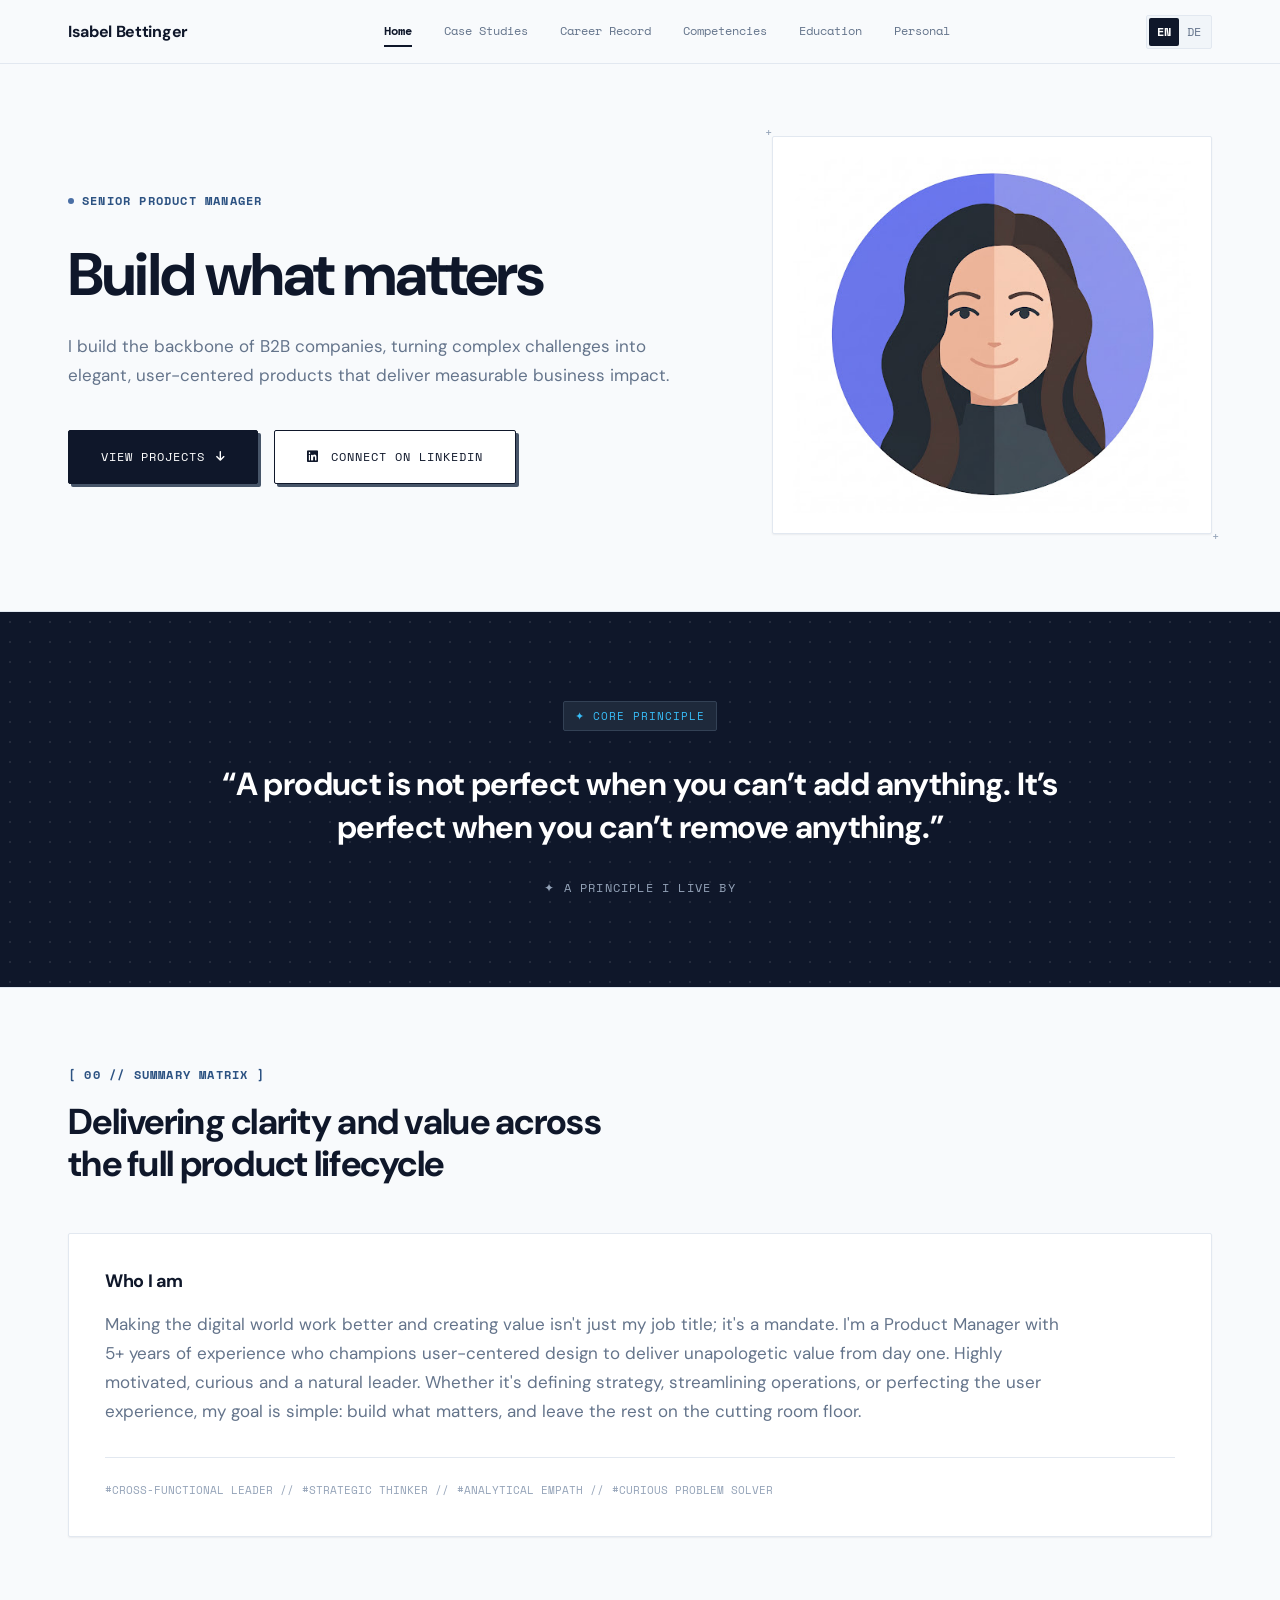
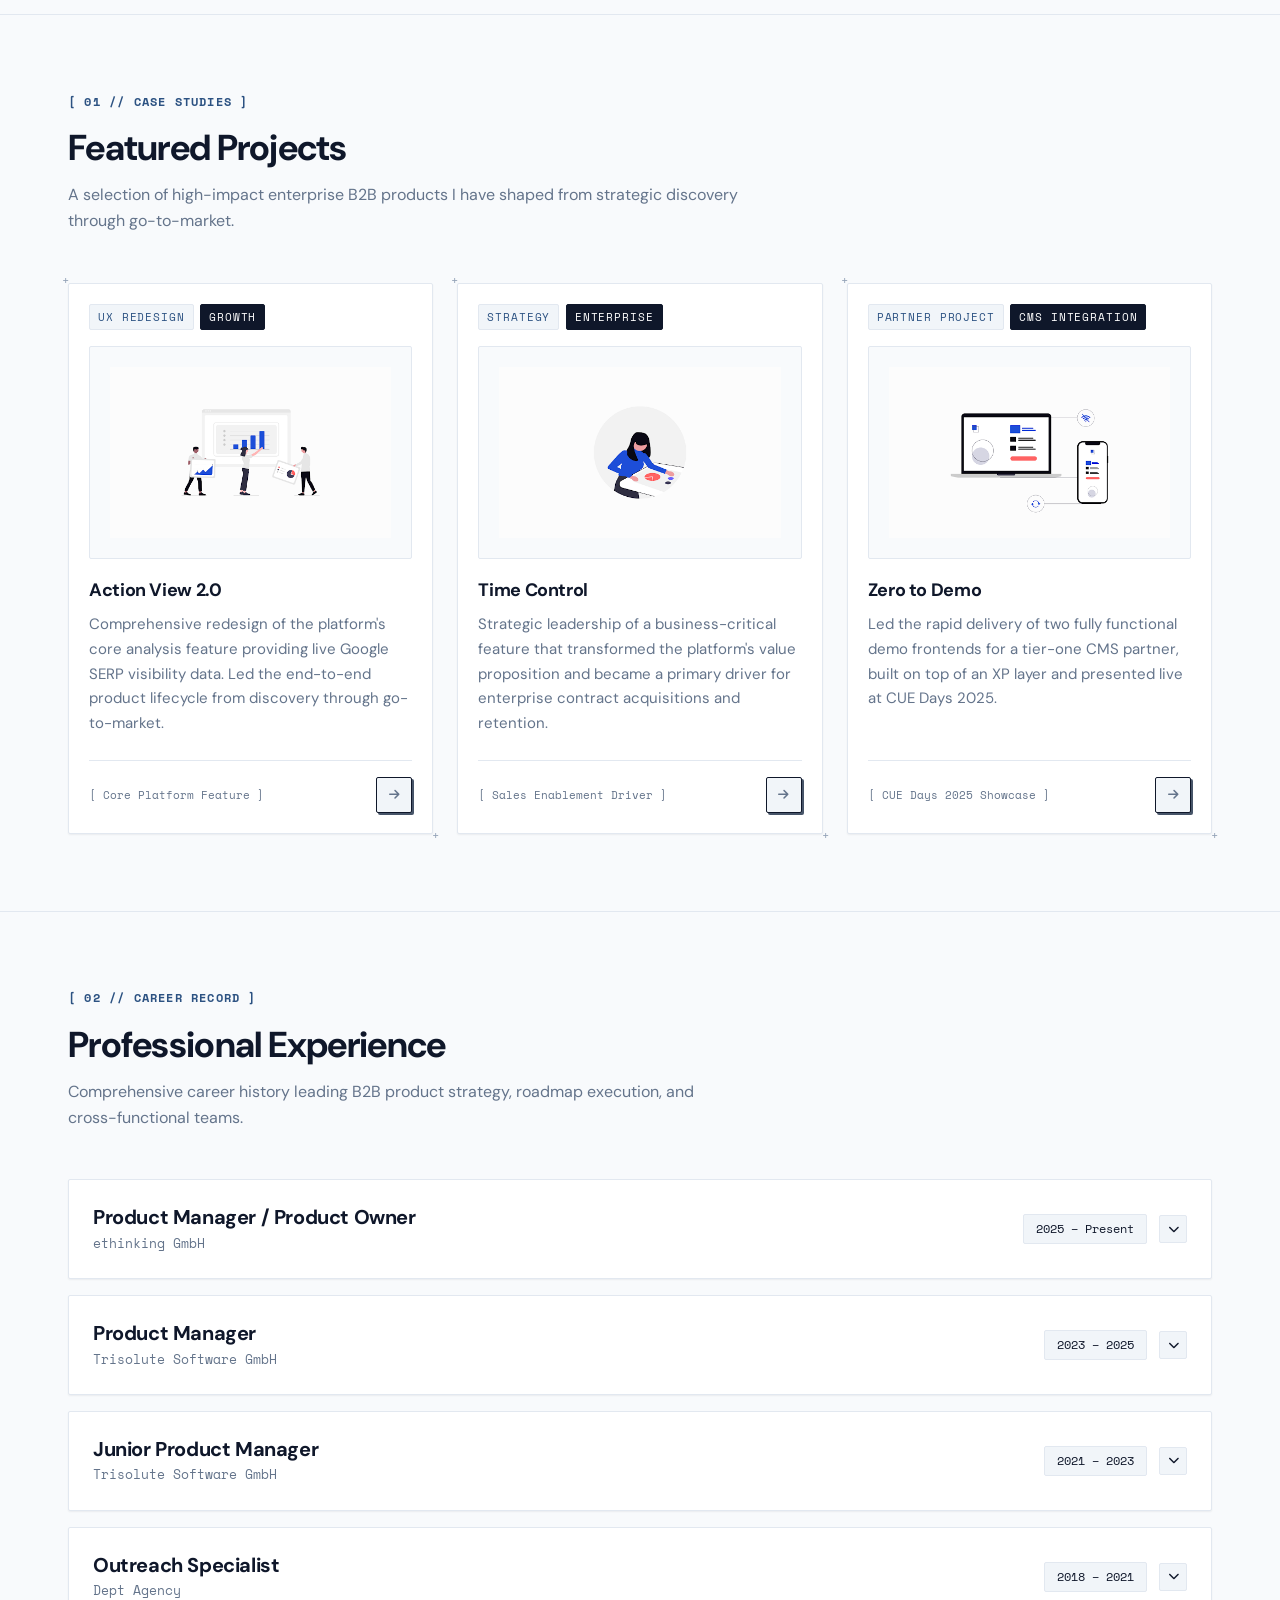
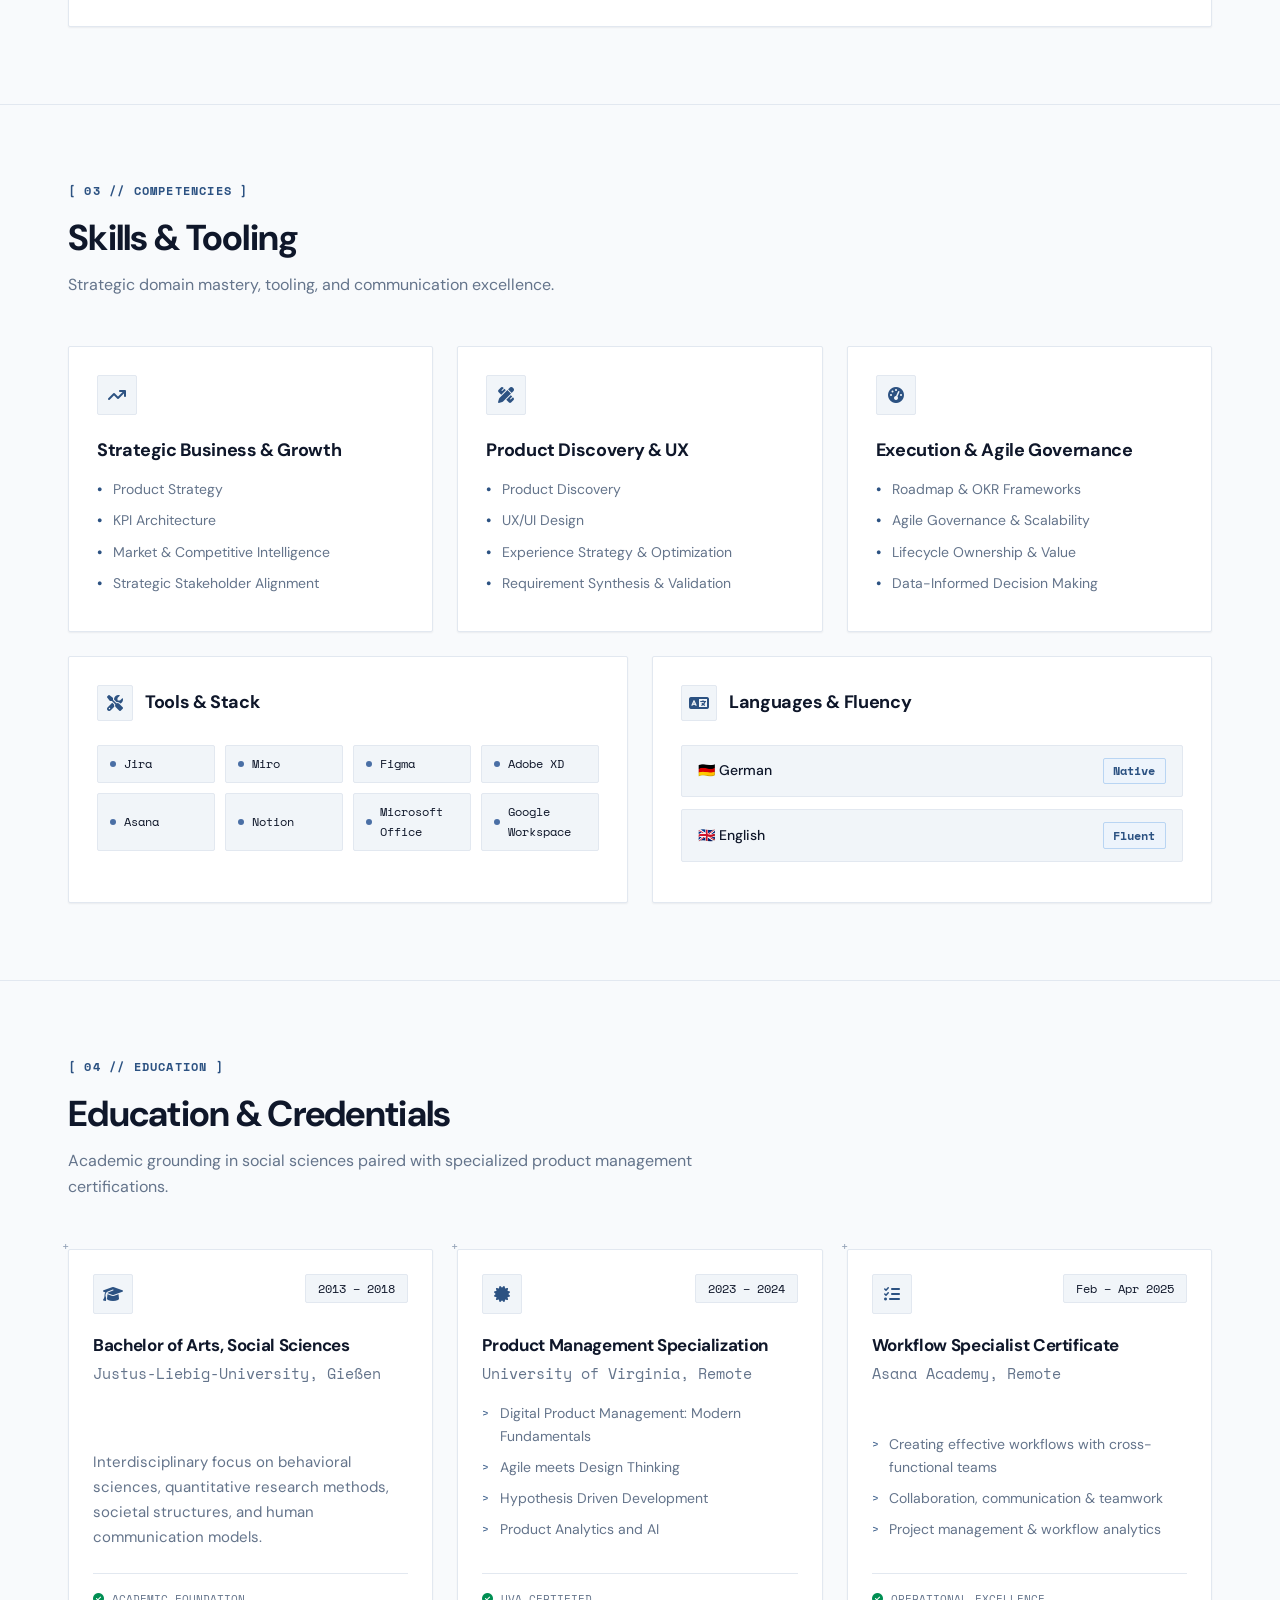
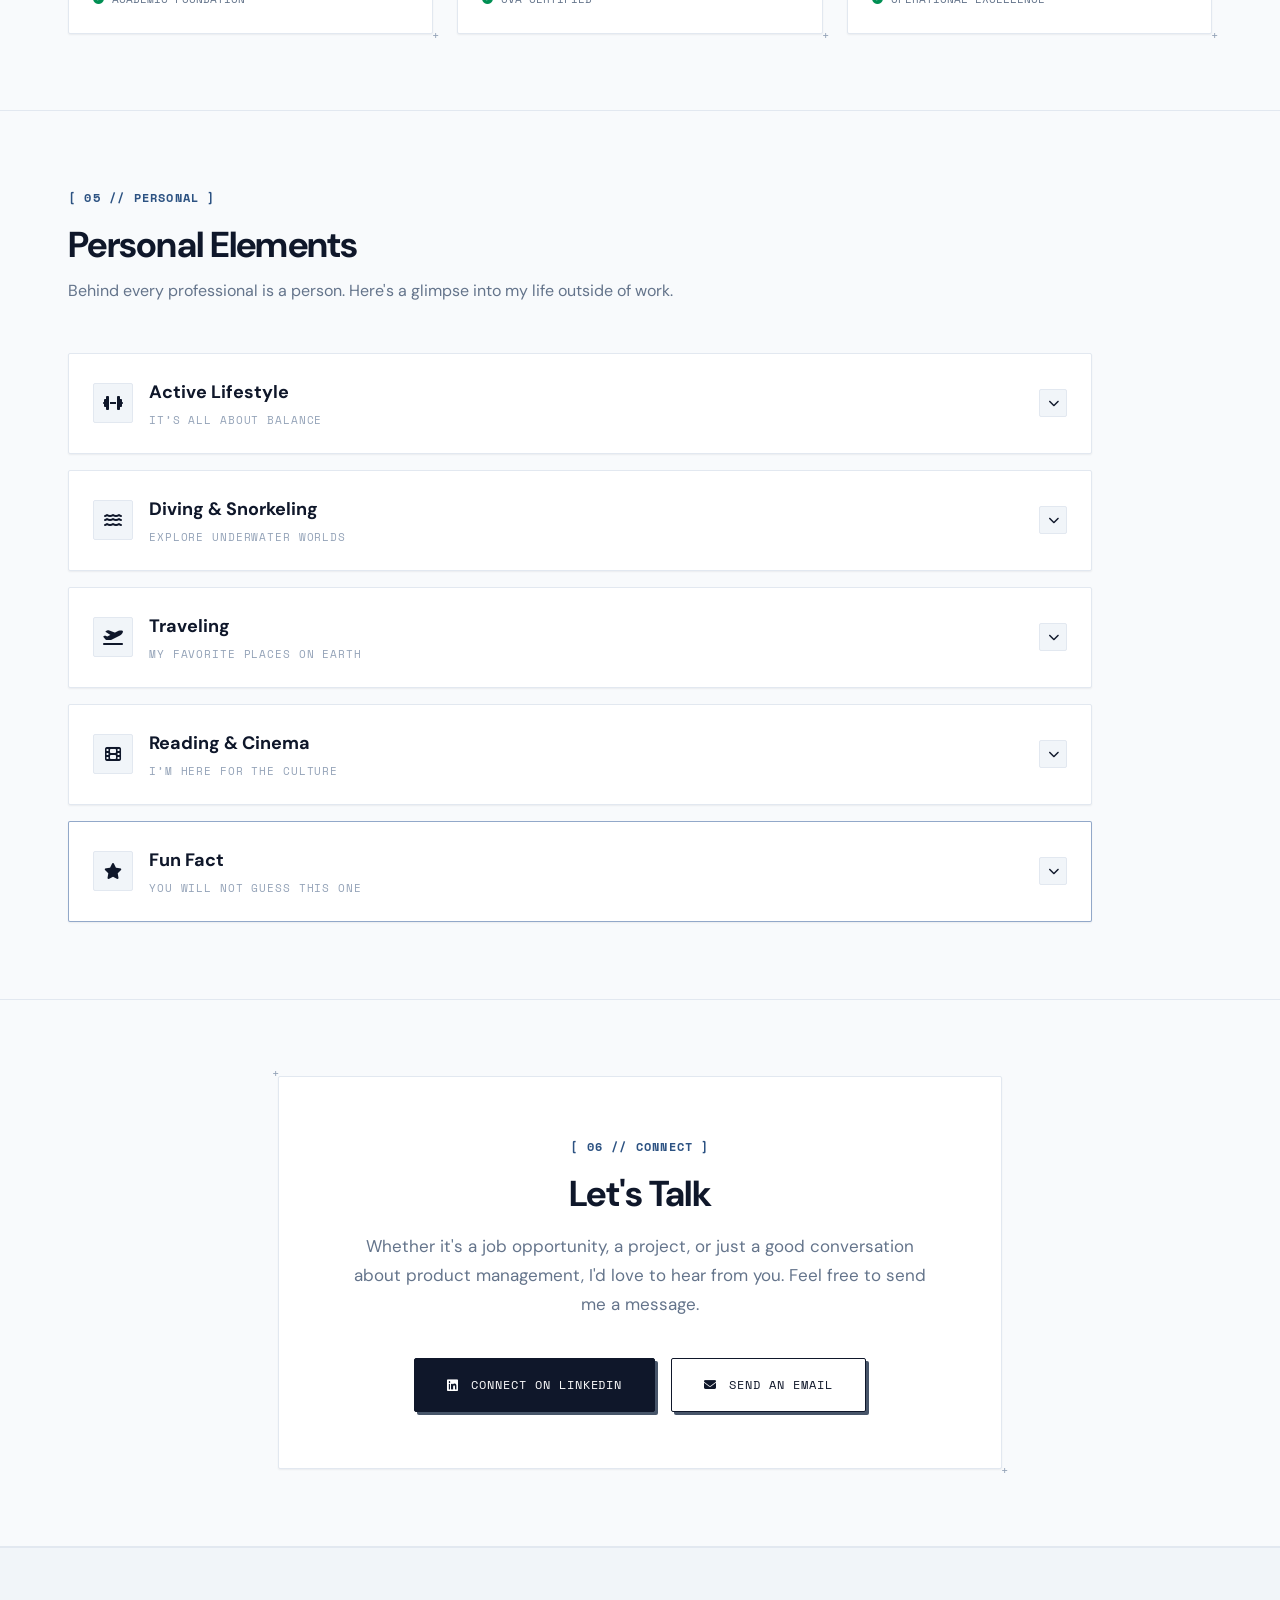
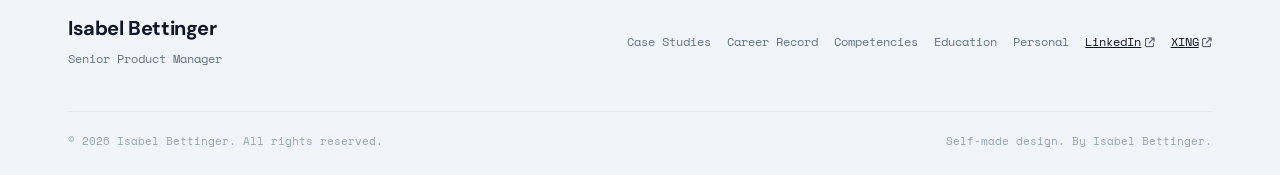
==== index.html @ 0a0897d2 "Remove em dashes from the page content" ====
<!DOCTYPE html>
<html lang="en">
<head>
<meta charset="UTF-8">
<meta name="viewport" content="width=device-width, initial-scale=1.0">
<title>Isabel Bettinger · Product Manager</title>
<meta name="description" content="Isabel Bettinger, Senior Product Manager. I build the backbone of B2B companies, turning complex challenges into elegant, user-centered products that deliver measurable business impact.">
<link rel="icon" href="favicon.svg" type="image/svg+xml">
<link rel="preconnect" href="https://fonts.googleapis.com">
<link rel="preconnect" href="https://fonts.gstatic.com" crossorigin>
<link href="https://fonts.googleapis.com/css2?family=DM+Sans:ital,opsz,wght@0,9..40,300..900;1,9..40,300..900&family=Space+Mono:wght@400;700&display=swap" rel="stylesheet">
<link rel="stylesheet" href="https://cdnjs.cloudflare.com/ajax/libs/font-awesome/6.5.1/css/all.min.css">
<script>document.documentElement.classList.add('js');</script>
<style>
/* ═══ TOKENS (Stitch-Entwurf "Modern Slate Tech", Stand im Duplikat-Projekt) ═══ */
:root{
  --surface:#f8fafc;
  --surface-paper:#f1f5f9;
  --surface-card:#ffffff;
  --surface-dark:#0f172a;
  --surface-dark-card:#1e293b;
  --border-tech:#e2e8f0;
  --border-dark:#334155;
  --charcoal:#0f172a;
  --text-dim:#64748b;
  --text-muted:#94a3b8;
  --accent:#2c5282;
  --accent-soft-bg:#edf4fc;
  --accent-soft-border:#b9d5f3;
  --accent-bright:#38bdf8;
  --portrait-blue:#4a6fa5;
  --mint-dark:#008f53;
  --shadow-tactile:3px 3px 0 #475569;
  --shadow-tactile-hover:4px 4px 0 #334155;
  --shadow-card:0 1px 2px rgba(15,23,42,.06);
  --radius:2px;
  --font-sans:'DM Sans',system-ui,-apple-system,'Segoe UI',sans-serif;
  --font-mono:'Space Mono','SF Mono',ui-monospace,monospace;
  --nav-h:64px;
  --ease:cubic-bezier(.4,0,.2,1);
  --maxw:1240px;
}
*,*::before,*::after{margin:0;padding:0;box-sizing:border-box;}
html{scroll-behavior:smooth;}
body{
  font-family:var(--font-sans);
  background-color:var(--surface);
  color:var(--charcoal);
  line-height:1.65;
  -webkit-font-smoothing:antialiased;
}
img{max-width:100%;height:auto;display:block;}
a{color:inherit;text-decoration:none;}
ul{list-style:none;}

.container{max-width:var(--maxw);margin:0 auto;padding:0 clamp(1.5rem,4vw,3rem);}
.corner-ticks{position:relative;}
.corner-ticks::before,.corner-ticks::after{
  font-family:var(--font-mono);font-size:12px;line-height:1;color:var(--text-muted);
  position:absolute;pointer-events:none;
}
.corner-ticks::before{content:'+';top:-9px;left:-7px;}
.corner-ticks::after{content:'+';bottom:-9px;right:-7px;}

/* Mono-Bausteine */
.kicker{display:inline-flex;align-items:center;gap:.5rem;font-family:var(--font-mono);font-size:.75rem;
  font-weight:700;letter-spacing:.1em;text-transform:uppercase;color:var(--accent);margin-bottom:.75rem;}
.kicker .dot{width:6px;height:6px;border-radius:50%;background:var(--portrait-blue);flex-shrink:0;}
.kicker-plain{font-family:var(--font-mono);font-size:.75rem;font-weight:700;letter-spacing:.1em;
  text-transform:uppercase;color:var(--accent);display:block;margin-bottom:1rem;}
.tag{
  display:inline-block;font-family:var(--font-mono);font-size:.6875rem;letter-spacing:.08em;
  text-transform:uppercase;background:var(--surface-paper);border:1px solid var(--border-tech);
  color:var(--accent);padding:.2rem .5rem;border-radius:var(--radius);
}
.tag-dark{background:var(--surface-dark);border-color:var(--surface-dark);color:#fff;}
.badge-code{
  font-family:var(--font-mono);font-size:10px;letter-spacing:.1em;text-transform:uppercase;
  background:var(--surface-paper);border:1px solid var(--border-tech);color:var(--text-dim);
  padding:.15rem .5rem;border-radius:var(--radius);white-space:nowrap;
}
.date-chip{
  font-family:var(--font-mono);font-size:.75rem;background:var(--surface-paper);
  border:1px solid var(--border-tech);color:var(--charcoal);padding:.25rem .75rem;
  border-radius:var(--radius);white-space:nowrap;
}

/* Typografie */
h1,h2,h3{font-weight:700;letter-spacing:-.02em;color:var(--charcoal);}
h1{font-size:clamp(2.25rem,6vw,3.75rem);line-height:1.08;letter-spacing:-.03em;}
h2{font-size:clamp(1.625rem,3.4vw,2.25rem);line-height:1.18;}
h3{font-size:1.25rem;line-height:1.3;}
.section-head{max-width:42rem;margin-bottom:3rem;}
.section-head.wide{max-width:34rem;}
.section-sub{color:var(--text-dim);margin-top:.75rem;font-size:1rem;}

/* Buttons */
.btn{
  display:inline-flex;align-items:center;justify-content:center;gap:.75rem;
  font-family:var(--font-mono);font-size:.75rem;letter-spacing:.08em;text-transform:uppercase;
  padding:1rem 2rem;border-radius:var(--radius);border:1px solid var(--charcoal);
  box-shadow:var(--shadow-tactile);cursor:pointer;
  transition:transform .15s var(--ease),box-shadow .15s var(--ease),background .15s var(--ease),border-color .15s var(--ease);
}
.btn-primary{background:var(--charcoal);color:#fff;}
.btn-primary:hover{background:#1a2234;border-color:var(--portrait-blue);transform:translate(-1px,-1px);box-shadow:var(--shadow-tactile-hover);}
.btn-secondary{background:var(--surface-card);color:var(--charcoal);}
.btn-secondary:hover{border-color:var(--portrait-blue);transform:translate(-1px,-1px);box-shadow:var(--shadow-tactile-hover);}
.btn:active{transform:translate(2px,2px);box-shadow:1px 1px 0 #475569;}
.btn:focus-visible{outline:2px solid var(--accent-bright);outline-offset:2px;}
.icon-btn{
  width:36px;height:36px;display:inline-flex;align-items:center;justify-content:center;
  background:var(--surface-paper);border:1px solid var(--charcoal);border-radius:var(--radius);
  box-shadow:2px 2px 0 #475569;color:var(--charcoal);flex-shrink:0;
  transition:transform .15s var(--ease),background .15s var(--ease);
}
.icon-btn:hover{background:var(--surface-card);transform:translate(-1px,-1px);}

/* ═══ HEADER ═══ */
.nav{
  position:fixed;top:0;left:0;right:0;height:var(--nav-h);z-index:400;
  background:rgba(248,250,252,.9);backdrop-filter:blur(10px);
  border-bottom:1px solid var(--border-tech);
}
.nav-inner{height:var(--nav-h);display:flex;align-items:center;justify-content:space-between;gap:1.5rem;}
.nav-logo{font-weight:700;font-size:1rem;letter-spacing:-.02em;}
.nav-links{display:flex;align-items:center;gap:2rem;}
.nav-links a{
  font-family:var(--font-mono);font-size:.75rem;color:var(--text-dim);
  padding:.25rem 0;border-bottom:2px solid transparent;
  transition:color .15s var(--ease),border-color .15s var(--ease);
}
.nav-links a:hover{color:var(--charcoal);}
.nav-links a.active{color:var(--charcoal);font-weight:700;border-bottom-color:var(--charcoal);}
.nav-right{display:flex;align-items:center;gap:.75rem;}
.lang-switch{
  display:inline-flex;align-items:center;padding:2px;background:var(--surface-paper);
  border:1px solid var(--border-tech);border-radius:var(--radius);
  font-family:var(--font-mono);font-size:.75rem;
}
.lang-switch button{
  font:inherit;border:none;background:none;cursor:pointer;padding:.25rem .5rem;
  border-radius:var(--radius);color:var(--text-dim);transition:all .15s var(--ease);
}
.lang-switch button:hover{color:var(--charcoal);background:var(--surface-card);}
.lang-switch button[aria-pressed="true"]{background:var(--charcoal);color:#fff;font-weight:700;}
.hamburger{display:none;background:none;border:none;cursor:pointer;padding:.5rem;flex-direction:column;gap:5px;}
.hamburger span{display:block;width:22px;height:2px;background:var(--charcoal);transition:all .25s var(--ease);}
.hamburger.open span:nth-child(1){transform:translateY(7px) rotate(45deg);}
.hamburger.open span:nth-child(2){opacity:0;}
.hamburger.open span:nth-child(3){transform:translateY(-7px) rotate(-45deg);}
.mobile-nav{
  display:none;position:fixed;top:var(--nav-h);left:0;right:0;z-index:390;
  background:var(--surface-card);border-bottom:1px solid var(--border-tech);
  padding:1rem 1.5rem 1.5rem;flex-direction:column;gap:.25rem;
}
.mobile-nav.open{display:flex;}
.mobile-nav a{font-size:1rem;font-weight:500;color:var(--text-dim);padding:.7rem 0;border-bottom:1px solid var(--border-tech);}
.mobile-nav a:last-child{border-bottom:none;}

/* ═══ SEKTIONEN ═══ */
main{padding-top:var(--nav-h);}
section{padding:clamp(3rem,6vw,5rem) 0;border-bottom:1px solid var(--border-tech);}
.card{
  background:var(--surface-card);border:1px solid var(--border-tech);border-radius:var(--radius);
  box-shadow:var(--shadow-card);padding:clamp(1.75rem,3vw,2.25rem);
}
.card h3{display:flex;align-items:center;gap:.6rem;flex-wrap:wrap;margin-bottom:1rem;font-size:1.125rem;}
.card p{color:var(--text-dim);max-width:80ch;font-size:1.0625rem;line-height:1.7;}
.card .card-foot{
  display:flex;align-items:center;gap:.5rem;flex-wrap:wrap;
  max-width:none;
  font-family:var(--font-mono);font-size:.6875rem;line-height:1.6;color:var(--text-muted);
  border-top:1px solid var(--border-tech);margin-top:2rem;padding-top:1.5rem;
}
.card .card-foot span{white-space:nowrap;}
.card-foot .m{color:var(--accent);font-weight:700;}

/* ═══ HERO ═══ */
.hero{padding:clamp(3rem,6vw,4.5rem) 0 clamp(3rem,6vw,5rem);}
.hero-grid{display:grid;grid-template-columns:1.4fr 1fr;gap:clamp(2rem,4vw,2.5rem);align-items:center;}
.hero h1{margin:1.25rem 0 1.5rem;}
.hero-tagline{color:var(--text-dim);font-size:1.0625rem;max-width:56ch;line-height:1.7;margin-bottom:2.5rem;}
.hero-actions{display:flex;gap:1rem;flex-wrap:wrap;}
.hero-portrait{position:relative;justify-self:end;width:100%;max-width:440px;}
.hero-portrait .frame{
  background:var(--surface-card);border:1px solid var(--border-tech);border-radius:var(--radius);
  box-shadow:var(--shadow-card);padding:1.25rem;
}
.hero-portrait img{width:100%;height:auto;border-radius:var(--radius);}

/* ═══ ZITAT-BAND ═══ */
.quote-band{
  background-color:var(--surface-dark);
  background-image:radial-gradient(rgba(255,255,255,.09) 1px,transparent 1px);
  background-size:20px 20px;
  color:#fff;text-align:center;padding:clamp(3.5rem,7vw,6rem) 0;
}
.quote-band .chip{
  display:inline-block;font-family:var(--font-mono);font-size:.6875rem;letter-spacing:.09em;
  text-transform:uppercase;color:var(--accent-bright);
  border:1px solid var(--border-dark);background:var(--surface-dark-card);
  padding:.3rem .7rem;border-radius:var(--radius);margin-bottom:2rem;
}
.quote-band blockquote{
  font-size:clamp(1.25rem,2.6vw,2rem);font-weight:700;letter-spacing:-.02em;line-height:1.35;
  max-width:900px;margin:0 auto 1.75rem;
}
.quote-band .caption{font-family:var(--font-mono);font-size:.75rem;letter-spacing:.1em;
  text-transform:uppercase;color:var(--text-muted);}

/* ═══ PROJEKTE ═══ */
.proj-grid{display:grid;grid-template-columns:repeat(3,1fr);gap:1.5rem;}
.proj-card{
  display:flex;flex-direction:column;background:var(--surface-card);
  border:1px solid var(--border-tech);border-radius:var(--radius);box-shadow:var(--shadow-card);
  padding:1.25rem;
  transition:border-color .2s var(--ease),box-shadow .2s var(--ease);
}
.proj-card:hover{border-color:var(--portrait-blue);box-shadow:0 4px 14px rgba(15,23,42,.10);}
.proj-card:focus-visible{border-color:var(--portrait-blue);box-shadow:0 0 0 2px var(--accent-bright);outline:none;}
.proj-card .badges{display:flex;gap:.4rem;flex-wrap:wrap;margin-bottom:1rem;}
.proj-image{
  border:1px solid var(--border-tech);border-radius:var(--radius);background:var(--surface);
  padding:1.25rem;margin-bottom:1.25rem;
}
.proj-image img{width:100%;height:auto;}
.proj-card h3{margin-bottom:.6rem;font-size:1.125rem;}
.proj-card p{color:var(--text-dim);font-size:.9375rem;flex:1;}
.proj-foot{
  display:flex;align-items:center;justify-content:space-between;gap:1rem;
  border-top:1px solid var(--border-tech);margin-top:1.5rem;padding-top:1rem;
}
.proj-foot span{font-family:var(--font-mono);font-size:.6875rem;color:var(--text-dim);}

/* ═══ ACCORDIONS (native <details>) ═══ */
.ac-group{display:flex;flex-direction:column;gap:1rem;}
.ac-item{
  background:var(--surface-card);border:1px solid var(--border-tech);border-radius:var(--radius);
  box-shadow:var(--shadow-card);transition:border-color .2s var(--ease);overflow:hidden;
}
.ac-item[open]{border-color:var(--charcoal);}
/* Hover auf dem Rahmen nur, wenn er über dem klickbaren Kopf steht */
.ac-item:has(summary.ac-head:hover){border-color:var(--charcoal);}
.ac-item.special{border:1.5px solid rgba(74,111,165,.6);}
.ac-item.special[open],
.ac-item.special:has(summary.ac-head:hover){border-color:var(--portrait-blue);}
summary.ac-head{
  display:flex;align-items:center;gap:1rem;padding:1.5rem;cursor:pointer;
  list-style:none;transition:background .15s var(--ease);
}
summary.ac-head::-webkit-details-marker{display:none;}
summary.ac-head:hover{background:var(--surface);}
.summary-copy{flex:1;min-width:0;}
.summary-copy h3{font-size:1.25rem;font-weight:700;letter-spacing:-.02em;}
.summary-copy .sub{display:block;font-family:var(--font-mono);font-size:.8125rem;font-weight:400;
  color:var(--text-dim);margin-top:.15rem;}
.ac-meta{display:flex;align-items:center;gap:.75rem;flex-shrink:0;}
.chev{
  width:28px;height:28px;display:flex;align-items:center;justify-content:center;flex-shrink:0;
  background:var(--surface-paper);border:1px solid var(--border-tech);border-radius:var(--radius);
  color:var(--charcoal);font-size:.7rem;transition:transform .2s var(--ease);
}
.ac-item[open] .chev{transform:rotate(180deg);}
.ac-body{padding:1rem 1.5rem 1.5rem;border-top:1px solid var(--border-tech);background:var(--surface-paper);}
.ac-body ul{display:flex;flex-direction:column;gap:.75rem;}
.ac-body li{display:flex;align-items:flex-start;gap:.75rem;color:var(--text-dim);font-size:.875rem;}
.ac-body li::before{
  content:'>';font-family:var(--font-mono);font-size:.75rem;font-weight:700;
  color:var(--accent);flex-shrink:0;margin-top:1px;
}
.ac-body p{color:var(--text-dim);font-size:.9375rem;}

/* Personal */
.personal-list{max-width:64rem;}
.personal-icon{
  width:40px;height:40px;display:flex;align-items:center;justify-content:center;flex-shrink:0;
  background:var(--surface-paper);border:1px solid var(--border-tech);border-radius:var(--radius);
  color:var(--charcoal);
}
.personal-copy{flex:1;min-width:0;}
.personal-copy strong{display:flex;align-items:center;gap:.5rem;font-size:1.125rem;font-weight:700;}
.personal-copy .sub{display:block;font-family:var(--font-mono);font-size:.6875rem;letter-spacing:.08em;
  text-transform:uppercase;color:var(--text-muted);margin-top:.2rem;}

/* ═══ SKILLS & TOOLING ═══ */
.skills-grid{display:grid;grid-template-columns:repeat(12,1fr);gap:1.5rem;}
.skill-card{
  display:flex;flex-direction:column;justify-content:space-between;
  background:var(--surface-card);border:1px solid var(--border-tech);border-radius:var(--radius);
  box-shadow:var(--shadow-card);padding:1.75rem;
}
.span-4{grid-column:span 4;}
.span-6{grid-column:span 6;}
.skill-top{display:flex;align-items:center;justify-content:space-between;gap:1rem;margin-bottom:1.5rem;}
.comp-icon{
  width:40px;height:40px;display:flex;align-items:center;justify-content:center;flex-shrink:0;
  background:var(--surface-paper);border:1px solid var(--border-tech);border-radius:var(--radius);
  color:var(--accent);
}
.comp-icon.sm{width:36px;height:36px;}
.inline-icon{display:flex;align-items:center;gap:.75rem;}
.skill-card h3{margin-bottom:1rem;font-size:1.125rem;}
.skill-card li{position:relative;padding-left:1rem;color:var(--text-dim);font-size:.875rem;margin-bottom:.5rem;}
.skill-card li::before{content:'•';position:absolute;left:0;color:var(--accent);font-weight:700;}
.skill-foot{
  display:flex;align-items:center;justify-content:space-between;gap:1rem;
  border-top:1px solid var(--border-tech);margin-top:2rem;padding-top:1rem;
  font-family:var(--font-mono);font-size:.6875rem;color:var(--text-muted);
}
.skill-foot .star{color:var(--accent);}
.skill-foot .m{color:var(--accent);font-weight:700;}
.tool-grid{display:grid;grid-template-columns:repeat(4,1fr);gap:.65rem;}
.tool{
  display:flex;align-items:center;gap:.5rem;background:var(--surface-paper);
  border:1px solid var(--border-tech);border-radius:var(--radius);padding:.5rem .75rem;
  font-family:var(--font-mono);font-size:.75rem;color:var(--charcoal);
}
.tool .p{width:6px;height:6px;border-radius:50%;background:var(--portrait-blue);flex-shrink:0;}
.lang-row{
  display:flex;align-items:center;justify-content:space-between;gap:1rem;
  background:var(--surface-paper);border:1px solid var(--border-tech);border-radius:var(--radius);
  padding:.75rem 1rem;margin-bottom:.75rem;
}
.lang-row .who{display:flex;align-items:center;gap:.75rem;font-weight:500;font-size:.875rem;}
.lang-row .level{
  font-family:var(--font-mono);font-size:.75rem;font-weight:700;color:var(--accent);
  background:var(--accent-soft-bg);border:1px solid var(--accent-soft-border);
  border-radius:var(--radius);padding:.15rem .6rem;
}

/* ═══ EDUCATION ═══ */
.edu-grid{display:grid;grid-template-columns:repeat(3,1fr);gap:1.5rem;}
.edu-card{display:flex;flex-direction:column;background:var(--surface-card);
  border:1px solid var(--border-tech);border-radius:var(--radius);box-shadow:var(--shadow-card);
  padding:1.5rem;}
.edu-top{display:flex;align-items:flex-start;justify-content:space-between;gap:1rem;margin-bottom:1.25rem;}
.edu-card h3{margin-bottom:.35rem;font-size:1.0625rem;}
.edu-org{font-family:var(--font-mono);color:var(--text-dim);font-size:.8125rem;margin-bottom:1rem;}
.edu-card li{position:relative;padding-left:1.1rem;color:var(--text-dim);font-size:.875rem;margin-bottom:.5rem;}
.edu-card li::before{content:'>';position:absolute;left:0;font-family:var(--font-mono);font-size:.7rem;
  color:var(--accent);top:.1rem;}
.edu-card p{color:var(--text-dim);font-size:.9375rem;flex:1;}
.edu-foot{
  display:flex;align-items:center;gap:.5rem;border-top:1px solid var(--border-tech);
  margin-top:1.5rem;padding-top:1rem;font-family:var(--font-mono);font-size:.6875rem;
  text-transform:uppercase;color:var(--text-dim);
}
.edu-foot i{color:var(--mint-dark);}

/* ═══ KONTAKT ═══ */
.contact-wrap{max-width:820px;margin:0 auto;text-align:center;}
.contact-card{background:var(--surface-card);border:1px solid var(--border-tech);
  border-radius:var(--radius);box-shadow:var(--shadow-card);padding:clamp(2rem,5vw,3.5rem);}
.contact-card .kicker-plain{display:inline-block;}
.contact-card p{color:var(--text-dim);max-width:36rem;margin:1rem auto 2.5rem;font-size:1.0625rem;line-height:1.7;}
.contact-actions{display:flex;gap:1rem;justify-content:center;flex-wrap:wrap;}

/* ═══ FOOTER ═══ */
footer{background:var(--surface-paper);border-top:1px solid var(--border-tech);
  padding:clamp(2.5rem,5vw,4rem) 0 1.5rem;}
.footer-inner{display:flex;align-items:center;justify-content:space-between;gap:1.5rem;flex-wrap:wrap;margin-bottom:2.5rem;}
.footer-brand strong{display:block;font-weight:700;font-size:1.25rem;letter-spacing:-.02em;}
.footer-brand span{font-family:var(--font-mono);font-size:.75rem;color:var(--text-dim);}
.footer-links{display:flex;gap:1rem;flex-wrap:wrap;}
.footer-links a{font-family:var(--font-mono);font-size:.75rem;color:var(--text-dim);}
.footer-links a:hover{color:var(--charcoal);}
.footer-links a.hl{color:var(--charcoal);text-decoration:underline;}
.footer-links a .ext-arrow{font-size:.6rem;margin-left:.35em;opacity:.65;
  transition:opacity .15s var(--ease),transform .15s var(--ease);}
.footer-links a:hover .ext-arrow{opacity:1;transform:translate(1px,-1px);}
.footer-bottom{
  display:flex;justify-content:space-between;gap:1rem;flex-wrap:wrap;
  border-top:1px solid var(--border-tech);padding-top:1.25rem;
  font-family:var(--font-mono);font-size:.6875rem;color:var(--text-muted);
}

.js .reveal{opacity:0;transform:translateY(18px);transition:opacity .5s var(--ease),transform .5s var(--ease);}
.js .reveal.visible{opacity:1;transform:none;}
@media (prefers-reduced-motion:reduce){
  .js .reveal{opacity:1;transform:none;transition:none;}
  html{scroll-behavior:auto;}
}

/* ═══ RESPONSIVE ═══ */
@media (max-width:1024px){
  .proj-grid,.edu-grid{grid-template-columns:repeat(2,1fr);}
  .skills-grid{grid-template-columns:repeat(2,1fr);}
  .span-4,.span-6{grid-column:span 1;}
  .tool-grid{grid-template-columns:repeat(2,1fr);}
  .nav-links{display:none;}
  .hamburger{display:flex;}
}
@media (max-width:768px){
  .hero-grid{grid-template-columns:1fr;gap:2.5rem;}
  .hero-portrait{justify-self:center;max-width:380px;}
  .proj-grid,.edu-grid,.skills-grid{grid-template-columns:1fr;}
  .tool-grid{grid-template-columns:repeat(2,1fr);}
  summary.ac-head{flex-wrap:wrap;row-gap:.75rem;padding:1.25rem;}
  .summary-copy{flex-basis:100%;order:2;}
  .ac-meta{margin-left:auto;}
  .ac-body{padding:1rem 1.25rem 1.25rem;}
  .footer-inner{align-items:flex-start;flex-direction:column;}
  .footer-bottom{flex-direction:column;}
}
@media (max-width:480px){
  .hero-actions,.contact-actions{flex-direction:column;align-items:stretch;}
  .btn{justify-content:center;}
  .date-chip{font-size:.6875rem;padding:.2rem .5rem;}
}
</style>
</head>
<body>

<!-- ═══ HEADER ═══ -->
<header class="nav">
  <div class="container nav-inner">
    <a href="#home" class="nav-logo">Isabel Bettinger</a>
    <nav class="nav-links" id="nav-links">
      <a href="#home" class="active">Home</a>
      <a href="#projects">Case Studies</a>
      <a href="#experience">Career Record</a>
      <a href="#competencies">Competencies</a>
      <a href="#education">Education</a>
      <a href="#personal">Personal</a>
    </nav>
    <div class="nav-right">
      <div class="lang-switch" role="group" aria-label="Language Selector">
        <button type="button" aria-pressed="true" onclick="setLang(this,'en')">EN</button>
        <button type="button" aria-pressed="false" onclick="setLang(this,'de')">DE</button>
      </div>
      <button class="hamburger" id="hamburger" onclick="toggleMenu()" aria-label="Menu" aria-expanded="false">
        <span></span><span></span><span></span>
      </button>
    </div>
  </div>
</header>
<div class="mobile-nav" id="mobile-nav">
  <a href="#home" onclick="closeMenu()">Home</a>
  <a href="#projects" onclick="closeMenu()">Case Studies</a>
  <a href="#experience" onclick="closeMenu()">Career Record</a>
  <a href="#competencies" onclick="closeMenu()">Competencies</a>
  <a href="#education" onclick="closeMenu()">Education</a>
  <a href="#personal" onclick="closeMenu()">Personal</a>
</div>

<main>

<!-- ═══ HERO ═══ -->
<section id="home" class="hero">
  <div class="container">
    <div class="hero-grid">
      <div class="hero-content">
        <span class="kicker"><span class="dot"></span>Senior Product Manager</span>
        <h1>Build what matters</h1>
        <p class="hero-tagline">I build the backbone of B2B companies, turning complex challenges into elegant, user-centered products that deliver measurable business impact.</p>
        <div class="hero-actions">
          <a href="#projects" class="btn btn-primary">View Projects <i class="fas fa-arrow-down" style="font-size:.7rem"></i></a>
          <a href="https://www.linkedin.com/in/isabel-bettinger/" target="_blank" rel="noopener" class="btn btn-secondary"><i class="fab fa-linkedin" style="font-size:.8rem"></i> Connect on LinkedIn</a>
        </div>
      </div>
      <div class="hero-portrait corner-ticks">
        <div class="frame">
          <img src="portrait-illustration.png" alt="Illustriertes Porträt von Isabel Bettinger" width="512" height="458">
        </div>
      </div>
    </div>
  </div>
</section>

<!-- ═══ ZITAT ═══ -->
<section class="quote-band">
  <div class="container">
    <span class="chip">&#10022; Core Principle</span>
    <blockquote>&ldquo;A product is not perfect when you can&rsquo;t add anything. It&rsquo;s perfect when you can&rsquo;t remove anything.&rdquo;</blockquote>
    <p class="caption">&#10022; A principle I live by</p>
  </div>
</section>

<!-- ═══ WHO I AM ═══ -->
<section id="summary">
  <div class="container reveal">
    <div class="section-head wide">
      <span class="kicker-plain">[ 00 // Summary Matrix ]</span>
      <h2>Delivering clarity and value across the full&nbsp;product lifecycle</h2>
    </div>
    <div class="card">
      <h3>Who I am</h3>
      <p>Making the digital world work better and creating value isn't just my job title; it's a mandate. I'm a Product Manager with 5+ years of experience who champions user-centered design to deliver unapologetic value from day one. Highly motivated, curious and a natural leader. Whether it's defining strategy, streamlining operations, or perfecting the user experience, my goal is simple: build what matters, and leave the rest on the cutting room floor.</p>
      <p class="card-foot"><span>#CROSS-FUNCTIONAL LEADER //</span> <span>#STRATEGIC THINKER //</span> <span>#ANALYTICAL EMPATH //</span> <span>#CURIOUS PROBLEM SOLVER</span></p>
    </div>
  </div>
</section>

<!-- ═══ PROJEKTE ═══ -->
<section id="projects">
  <div class="container reveal">
    <div class="section-head">
      <span class="kicker-plain">[ 01 // Case Studies ]</span>
      <h2>Featured Projects</h2>
      <p class="section-sub">A selection of high-impact enterprise B2B products I have shaped from strategic discovery through go-to-market.</p>
    </div>

    <div class="proj-grid">
      <a class="proj-card corner-ticks" href="projekt-action-view.html" aria-label="Case Study: Action View 2.0">
        <div class="badges"><span class="tag">UX Redesign</span><span class="tag tag-dark">Growth</span></div>
        <div class="proj-image">
          <img src="project-action-view-illustration.png" alt="Illustration: Diagramme und Charts" width="512" height="311">
        </div>
        <h3>Action View 2.0</h3>
        <p>Comprehensive redesign of the platform's core analysis feature providing live Google SERP visibility data. Led the end-to-end product lifecycle from discovery through go-to-market.</p>
        <div class="proj-foot">
          <span>[ Core Platform Feature ]</span>
          <span class="icon-btn" aria-hidden="true"><i class="fas fa-arrow-right" style="font-size:.75rem"></i></span>
        </div>
      </a>

      <a class="proj-card corner-ticks" href="projekt-time-control.html" aria-label="Case Study: Time Control">
        <div class="badges"><span class="tag">Strategy</span><span class="tag tag-dark">Enterprise</span></div>
        <div class="proj-image">
          <img src="project-time-control-illustration.png" alt="Illustration: Person am Tisch mit Pie-Chart" width="512" height="311">
        </div>
        <h3>Time Control</h3>
        <p>Strategic leadership of a business-critical feature that transformed the platform's value proposition and became a primary driver for enterprise contract acquisitions and retention.</p>
        <div class="proj-foot">
          <span>[ Sales Enablement Driver ]</span>
          <span class="icon-btn" aria-hidden="true"><i class="fas fa-arrow-right" style="font-size:.75rem"></i></span>
        </div>
      </a>

      <a class="proj-card corner-ticks" href="projekt-zero-to-demo.html" aria-label="Case Study: Zero to Demo">
        <div class="badges"><span class="tag">Partner Project</span><span class="tag tag-dark">CMS Integration</span></div>
        <div class="proj-image">
          <img src="project-zero-to-demo-illustration.png" alt="Illustration: Laptop und Smartphone" width="512" height="311">
        </div>
        <h3>Zero to Demo</h3>
        <p>Led the rapid delivery of two fully functional demo frontends for a tier-one CMS partner, built on top of an XP layer and presented live at CUE Days 2025.</p>
        <div class="proj-foot">
          <span>[ CUE Days 2025 Showcase ]</span>
          <span class="icon-btn" aria-hidden="true"><i class="fas fa-arrow-right" style="font-size:.75rem"></i></span>
        </div>
      </a>
    </div>
  </div>
</section>

<!-- ═══ EXPERIENCE ═══ -->
<section id="experience">
  <div class="container reveal">
    <div class="section-head">
      <span class="kicker-plain">[ 02 // Career Record ]</span>
      <h2>Professional Experience</h2>
      <p class="section-sub">Comprehensive career history leading B2B product strategy, roadmap execution, and cross-functional teams.</p>
    </div>

    <div class="ac-group">
      <details class="ac-item">
        <summary class="ac-head">
          <span class="summary-copy">
            <h3>Product Manager / Product Owner</h3>
            <span class="sub">ethinking GmbH</span>
          </span>
          <span class="ac-meta">
            <span class="date-chip">2025 – Present</span>
            <span class="chev"><i class="fas fa-chevron-down"></i></span>
          </span>
        </summary>
        <div class="ac-body">
          <ul>
            <li>Aligned go-to-market strategy with engineering roadmaps, prioritizing technical capacity against business objectives</li>
            <li>Developed and validated product-market fit through a 4-month launch strategy across two major iterations</li>
            <li>Engineered a delivery framework that decoupled strategic planning from daily execution</li>
            <li>Cultivated an &ldquo;Outcome over Output&rdquo; philosophy across multidisciplinary teams</li>
          </ul>
        </div>
      </details>

      <details class="ac-item">
        <summary class="ac-head">
          <span class="summary-copy">
            <h3>Product Manager</h3>
            <span class="sub">Trisolute Software GmbH</span>
          </span>
          <span class="ac-meta">
            <span class="date-chip">2023 – 2025</span>
            <span class="chev"><i class="fas fa-chevron-down"></i></span>
          </span>
        </summary>
        <div class="ac-body">
          <ul>
            <li>Identified user needs through quantitative and qualitative research to uncover key pain points</li>
            <li>Translated insights into clear goals, concepts, and mockups that shaped the product vision</li>
            <li>Coordinated cross-functional teams using agile methods (sprint planning, testing, fast feedback loops)</li>
            <li>Developed and executed go-to-market and promotion strategies for strong product adoption</li>
            <li>Tracked success through customer satisfaction surveys and continuous user feedback</li>
          </ul>
        </div>
      </details>

      <details class="ac-item">
        <summary class="ac-head">
          <span class="summary-copy">
            <h3>Junior Product Manager</h3>
            <span class="sub">Trisolute Software GmbH</span>
          </span>
          <span class="ac-meta">
            <span class="date-chip">2021 – 2023</span>
            <span class="chev"><i class="fas fa-chevron-down"></i></span>
          </span>
        </summary>
        <div class="ac-body">
          <ul>
            <li>Expanded customer relationships through regular visits and personal engagement</li>
            <li>Conducted competition and market analysis to identify trends, threats, and opportunities</li>
            <li>Analyzed usage data and implemented churn prevention strategies to retain customers</li>
            <li>Designed UX/UI and interfaces to enhance user experience and satisfaction</li>
          </ul>
        </div>
      </details>

      <details class="ac-item">
        <summary class="ac-head">
          <span class="summary-copy">
            <h3>Outreach Specialist</h3>
            <span class="sub">Dept Agency</span>
          </span>
          <span class="ac-meta">
            <span class="date-chip">2018 – 2021</span>
            <span class="chev"><i class="fas fa-chevron-down"></i></span>
          </span>
        </summary>
        <div class="ac-body">
          <ul>
            <li>Developed data-driven strategies through competitor backlink analysis and domain authority research</li>
            <li>Executed link audits to identify toxic profiles, lost equity, and reclamation opportunities</li>
            <li>Aligned on-page and off-page SEO to strengthen topical authority across client portfolios</li>
            <li>Managed client-facing outreach, organic visibility, and referral traffic</li>
          </ul>
        </div>
      </details>
    </div>
  </div>
</section>

<!-- ═══ SKILLS & TOOLING ═══ -->
<section id="competencies">
  <div class="container reveal">
    <div class="section-head">
      <span class="kicker-plain">[ 03 // Competencies ]</span>
      <h2>Skills &amp; Tooling</h2>
      <p class="section-sub">Strategic domain mastery, tooling, and communication excellence.</p>
    </div>

    <div class="skills-grid">
      <div class="skill-card span-4">
        <div>
          <div class="skill-top">
            <div class="comp-icon"><i class="fas fa-arrow-trend-up"></i></div>
          </div>
          <h3>Strategic Business &amp; Growth</h3>
          <ul>
            <li>Product Strategy</li>
            <li>KPI Architecture</li>
            <li>Market &amp; Competitive Intelligence</li>
            <li>Strategic Stakeholder Alignment</li>
          </ul>
        </div>
      </div>

      <div class="skill-card span-4">
        <div>
          <div class="skill-top">
            <div class="comp-icon"><i class="fas fa-pen-ruler"></i></div>
          </div>
          <h3>Product Discovery &amp; UX</h3>
          <ul>
            <li>Product Discovery</li>
            <li>UX/UI Design</li>
            <li>Experience Strategy &amp; Optimization</li>
            <li>Requirement Synthesis &amp; Validation</li>
          </ul>
        </div>
      </div>

      <div class="skill-card span-4">
        <div>
          <div class="skill-top">
            <div class="comp-icon"><i class="fas fa-gauge-high"></i></div>
          </div>
          <h3>Execution &amp; Agile Governance</h3>
          <ul>
            <li>Roadmap &amp; OKR Frameworks</li>
            <li>Agile Governance &amp; Scalability</li>
            <li>Lifecycle Ownership &amp; Value</li>
            <li>Data-Informed Decision Making</li>
          </ul>
        </div>
      </div>

      <div class="skill-card span-6">
        <div>
          <div class="skill-top">
            <div class="inline-icon">
              <div class="comp-icon sm"><i class="fas fa-screwdriver-wrench"></i></div>
              <h3 style="margin:0">Tools &amp; Stack</h3>
            </div>
          </div>
          <div class="tool-grid">
            <span class="tool"><span class="p"></span>Jira</span>
            <span class="tool"><span class="p"></span>Miro</span>
            <span class="tool"><span class="p"></span>Figma</span>
            <span class="tool"><span class="p"></span>Adobe XD</span>
            <span class="tool"><span class="p"></span>Asana</span>
            <span class="tool"><span class="p"></span>Notion</span>
            <span class="tool"><span class="p"></span>Microsoft Office</span>
            <span class="tool"><span class="p"></span>Google Workspace</span>
          </div>
        </div>
      </div>

      <div class="skill-card span-6">
        <div>
          <div class="skill-top">
            <div class="inline-icon">
              <div class="comp-icon sm"><i class="fas fa-language"></i></div>
              <h3 style="margin:0">Languages &amp; Fluency</h3>
            </div>
          </div>
          <div class="lang-row">
            <span class="who">&#127465;&#127466; German</span>
            <span class="level">Native</span>
          </div>
          <div class="lang-row">
            <span class="who">&#127468;&#127463; English</span>
            <span class="level">Fluent</span>
          </div>
        </div>
      </div>
    </div>
  </div>
</section>

<!-- ═══ EDUCATION ═══ -->
<section id="education">
  <div class="container reveal">
    <div class="section-head">
      <span class="kicker-plain">[ 04 // Education ]</span>
      <h2>Education &amp; Credentials</h2>
      <p class="section-sub">Academic grounding in social sciences paired with specialized product management certifications.</p>
    </div>

    <div class="edu-grid">
      <article class="edu-card corner-ticks">
        <div class="edu-top">
          <div class="comp-icon" style="margin-bottom:0"><i class="fas fa-graduation-cap"></i></div>
          <span class="date-chip">2013 – 2018</span>
        </div>
        <h3>Bachelor of Arts, Social Sciences</h3>
        <p class="edu-org">Justus-Liebig-University, Gießen</p>
        <p>Interdisciplinary focus on behavioral sciences, quantitative research methods, societal structures, and human communication models.</p>
        <div class="edu-foot"><i class="fas fa-circle-check"></i> Academic Foundation</div>
      </article>

      <article class="edu-card corner-ticks">
        <div class="edu-top">
          <div class="comp-icon" style="margin-bottom:0"><i class="fas fa-certificate"></i></div>
          <span class="date-chip">2023 – 2024</span>
        </div>
        <h3>Product Management Specialization</h3>
        <p class="edu-org">University of Virginia, Remote</p>
        <ul>
          <li>Digital Product Management: Modern Fundamentals</li>
          <li>Agile meets Design Thinking</li>
          <li>Hypothesis Driven Development</li>
          <li>Product Analytics and AI</li>
        </ul>
        <div class="edu-foot"><i class="fas fa-circle-check"></i> UVA Certified</div>
      </article>

      <article class="edu-card corner-ticks">
        <div class="edu-top">
          <div class="comp-icon" style="margin-bottom:0"><i class="fas fa-list-check"></i></div>
          <span class="date-chip">Feb – Apr 2025</span>
        </div>
        <h3>Workflow Specialist Certificate</h3>
        <p class="edu-org">Asana Academy, Remote</p>
        <ul>
          <li>Creating effective workflows with cross-functional teams</li>
          <li>Collaboration, communication &amp; teamwork</li>
          <li>Project management &amp; workflow analytics</li>
        </ul>
        <div class="edu-foot"><i class="fas fa-circle-check"></i> Operational Excellence</div>
      </article>
    </div>
  </div>
</section>

<!-- ═══ PERSONAL ═══ -->
<section id="personal">
  <div class="container reveal">
    <div class="section-head">
      <span class="kicker-plain">[ 05 // Personal ]</span>
      <h2>Personal Elements</h2>
      <p class="section-sub">Behind every professional is a person. Here's a glimpse into my life outside of work.</p>
    </div>

    <div class="ac-group personal-list">
      <details class="ac-item">
        <summary class="ac-head">
          <span class="personal-icon"><i class="fas fa-dumbbell"></i></span>
          <span class="personal-copy"><strong>Active Lifestyle</strong><span class="sub">It&rsquo;s all about balance</span></span>
          <span class="ac-meta"><span class="chev"><i class="fas fa-chevron-down"></i></span></span>
        </summary>
        <div class="ac-body"><p>I'm someone who genuinely enjoys being on the move. Most days you'll find me at the gym doing heavy lifting and pushing my limits, with a relaxing sauna session to follow. I enjoy the contrast of a high-energy day with the quiet of a completely unproductive afternoon. It's all about balance.</p></div>
      </details>

      <details class="ac-item">
        <summary class="ac-head">
          <span class="personal-icon"><i class="fas fa-water"></i></span>
          <span class="personal-copy"><strong>Diving &amp; Snorkeling</strong><span class="sub">Explore underwater worlds</span></span>
          <span class="ac-meta"><span class="chev"><i class="fas fa-chevron-down"></i></span></span>
        </summary>
        <div class="ac-body"><p>I love the underwater world. Diving and snorkeling aren't just about the quiet. They're about discovering a completely different environment. There's something incredibly interesting about exploring an ecosystem that most people never see. It's the best way I've found to fully switch off and stay present.</p></div>
      </details>

      <details class="ac-item">
        <summary class="ac-head">
          <span class="personal-icon"><i class="fas fa-plane-departure"></i></span>
          <span class="personal-copy"><strong>Traveling</strong><span class="sub">My favorite places on earth</span></span>
          <span class="ac-meta"><span class="chev"><i class="fas fa-chevron-down"></i></span></span>
        </summary>
        <div class="ac-body"><p>I travel as often as I can, with Southeast Asia being my favorite region to revisit. I'm a big fan of the food, the atmosphere, and the constant warmth. It's the one part of the world I never really get tired of. There's always something new to discover.</p></div>
      </details>

      <details class="ac-item">
        <summary class="ac-head">
          <span class="personal-icon"><i class="fas fa-film"></i></span>
          <span class="personal-copy"><strong>Reading &amp; Cinema</strong><span class="sub">I&rsquo;m here for the culture</span></span>
          <span class="ac-meta"><span class="chev"><i class="fas fa-chevron-down"></i></span></span>
        </summary>
        <div class="ac-body"><p>My downtime is usually split between books and film. I tend to gravitate toward arthouse cinema and well-written fiction, but specialist literature has its place on my shelf too. I enjoy anything that's actually worth the time it takes to get through it.</p></div>
      </details>

      <details class="ac-item special">
        <summary class="ac-head">
          <span class="personal-icon"><i class="fas fa-star"></i></span>
          <span class="personal-copy"><strong>Fun Fact</strong><span class="sub">You will not guess this one</span></span>
          <span class="ac-meta"><span class="chev"><i class="fas fa-chevron-down"></i></span></span>
        </summary>
        <div class="ac-body"><p>I'm very good at hula hooping. I don't do it often, but I taught myself via YouTube videos years ago and the skill has stuck with me ever since.</p></div>
      </details>
    </div>
  </div>
</section>

<!-- ═══ KONTAKT ═══ -->
<section id="contact">
  <div class="container contact-wrap reveal">
    <div class="contact-card corner-ticks">
      <span class="kicker-plain">[ 06 // Connect ]</span>
      <h2>Let's Talk</h2>
      <p>Whether it's a job opportunity, a project, or just a good conversation about product management, I'd love to hear from you. Feel free to send me a message.</p>
      <div class="contact-actions">
        <a href="https://www.linkedin.com/in/isabel-bettinger/" target="_blank" rel="noopener" class="btn btn-primary"><i class="fab fa-linkedin" style="font-size:.8rem"></i> Connect on LinkedIn</a>
        <a href="mailto:isabel.bettinger@outlook.de" class="btn btn-secondary"><i class="fas fa-envelope" style="font-size:.75rem"></i> Send an Email</a>
      </div>
    </div>
  </div>
</section>

</main>

<!-- ═══ FOOTER ═══ -->
<footer>
  <div class="container">
    <div class="footer-inner">
      <div class="footer-brand">
        <strong>Isabel Bettinger</strong>
        <span>Senior Product Manager</span>
      </div>
      <nav class="footer-links">
        <a href="#projects">Case Studies</a>
        <a href="#experience">Career Record</a>
        <a href="#competencies">Competencies</a>
        <a href="#education">Education</a>
        <a href="#personal">Personal</a>
        <a href="https://www.linkedin.com/in/isabel-bettinger/" target="_blank" rel="noopener" class="hl" title="LinkedIn (opens in a new tab)">LinkedIn<i class="fas fa-arrow-up-right-from-square ext-arrow" aria-hidden="true"></i></a>
        <a href="https://www.xing.com/profile/Isabel_Bettinger2" target="_blank" rel="noopener" class="hl" title="XING (opens in a new tab)">XING<i class="fas fa-arrow-up-right-from-square ext-arrow" aria-hidden="true"></i></a>
      </nav>
    </div>
    <div class="footer-bottom">
      <span>&copy; 2026 Isabel Bettinger. All rights reserved.</span>
      <span>Self-made design. By Isabel Bettinger.</span>
    </div>
  </div>
</footer>

<script>
function toggleMenu(){
  const hb = document.getElementById('hamburger');
  const mn = document.getElementById('mobile-nav');
  hb.classList.toggle('open');
  mn.classList.toggle('open');
  hb.setAttribute('aria-expanded', mn.classList.contains('open') ? 'true' : 'false');
}
function closeMenu(){
  document.getElementById('hamburger').classList.remove('open');
  document.getElementById('mobile-nav').classList.remove('open');
  document.getElementById('hamburger').setAttribute('aria-expanded','false');
}

/* Sprachumschalter: setzt nur den Zustand: eine deutsche Fassung gibt es noch nicht */
function setLang(btn, lang){
  btn.parentElement.querySelectorAll('button').forEach(b => b.setAttribute('aria-pressed', String(b === btn)));
  document.documentElement.lang = lang;
}

/* Accordions sind native <details>; kein JS nötig. */
document.querySelectorAll('.ac-group').forEach(group => {
  group.querySelectorAll('details.ac-item').forEach(item => {
    item.addEventListener('toggle', () => {
      if (!item.open || !group.classList.contains('exclusive')) return;
      group.querySelectorAll('details[open]').forEach(o => { if (o !== item) o.open = false; });
    });
  });
});

const observer = new IntersectionObserver((entries) => {
  entries.forEach(e => { if (e.isIntersecting) e.target.classList.add('visible'); });
}, { threshold: 0.08, rootMargin: '0px 0px -40px 0px' });
document.querySelectorAll('.reveal').forEach(el => observer.observe(el));

const navLinks = [...document.querySelectorAll('#nav-links a')];
const sections = navLinks.map(a => document.querySelector(a.getAttribute('href'))).filter(Boolean);
const spy = new IntersectionObserver((entries) => {
  entries.forEach(e => {
    if (!e.isIntersecting) return;
    navLinks.forEach(a => a.classList.toggle('active', a.getAttribute('href') === '#' + e.target.id));
  });
}, { rootMargin: '-45% 0px -50% 0px' });
sections.forEach(s => spy.observe(s));
</script>
</body>
</html>
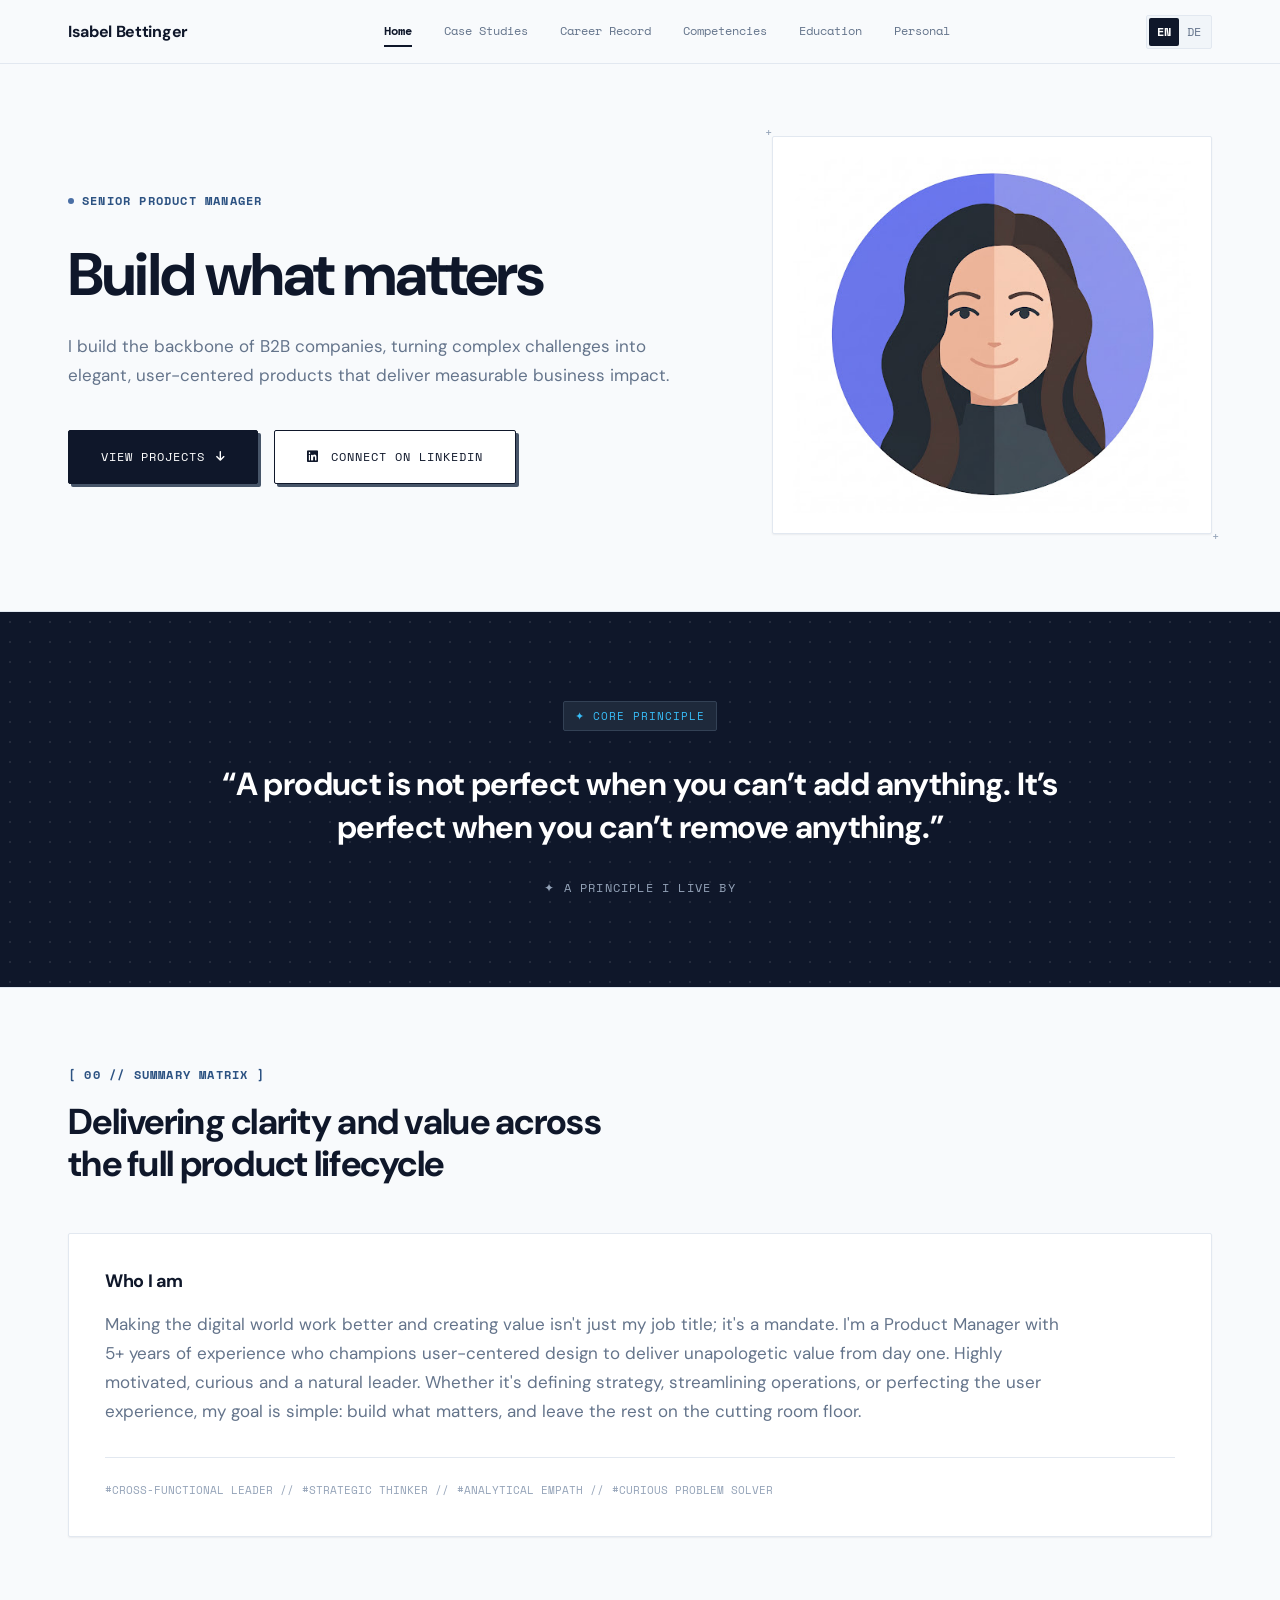
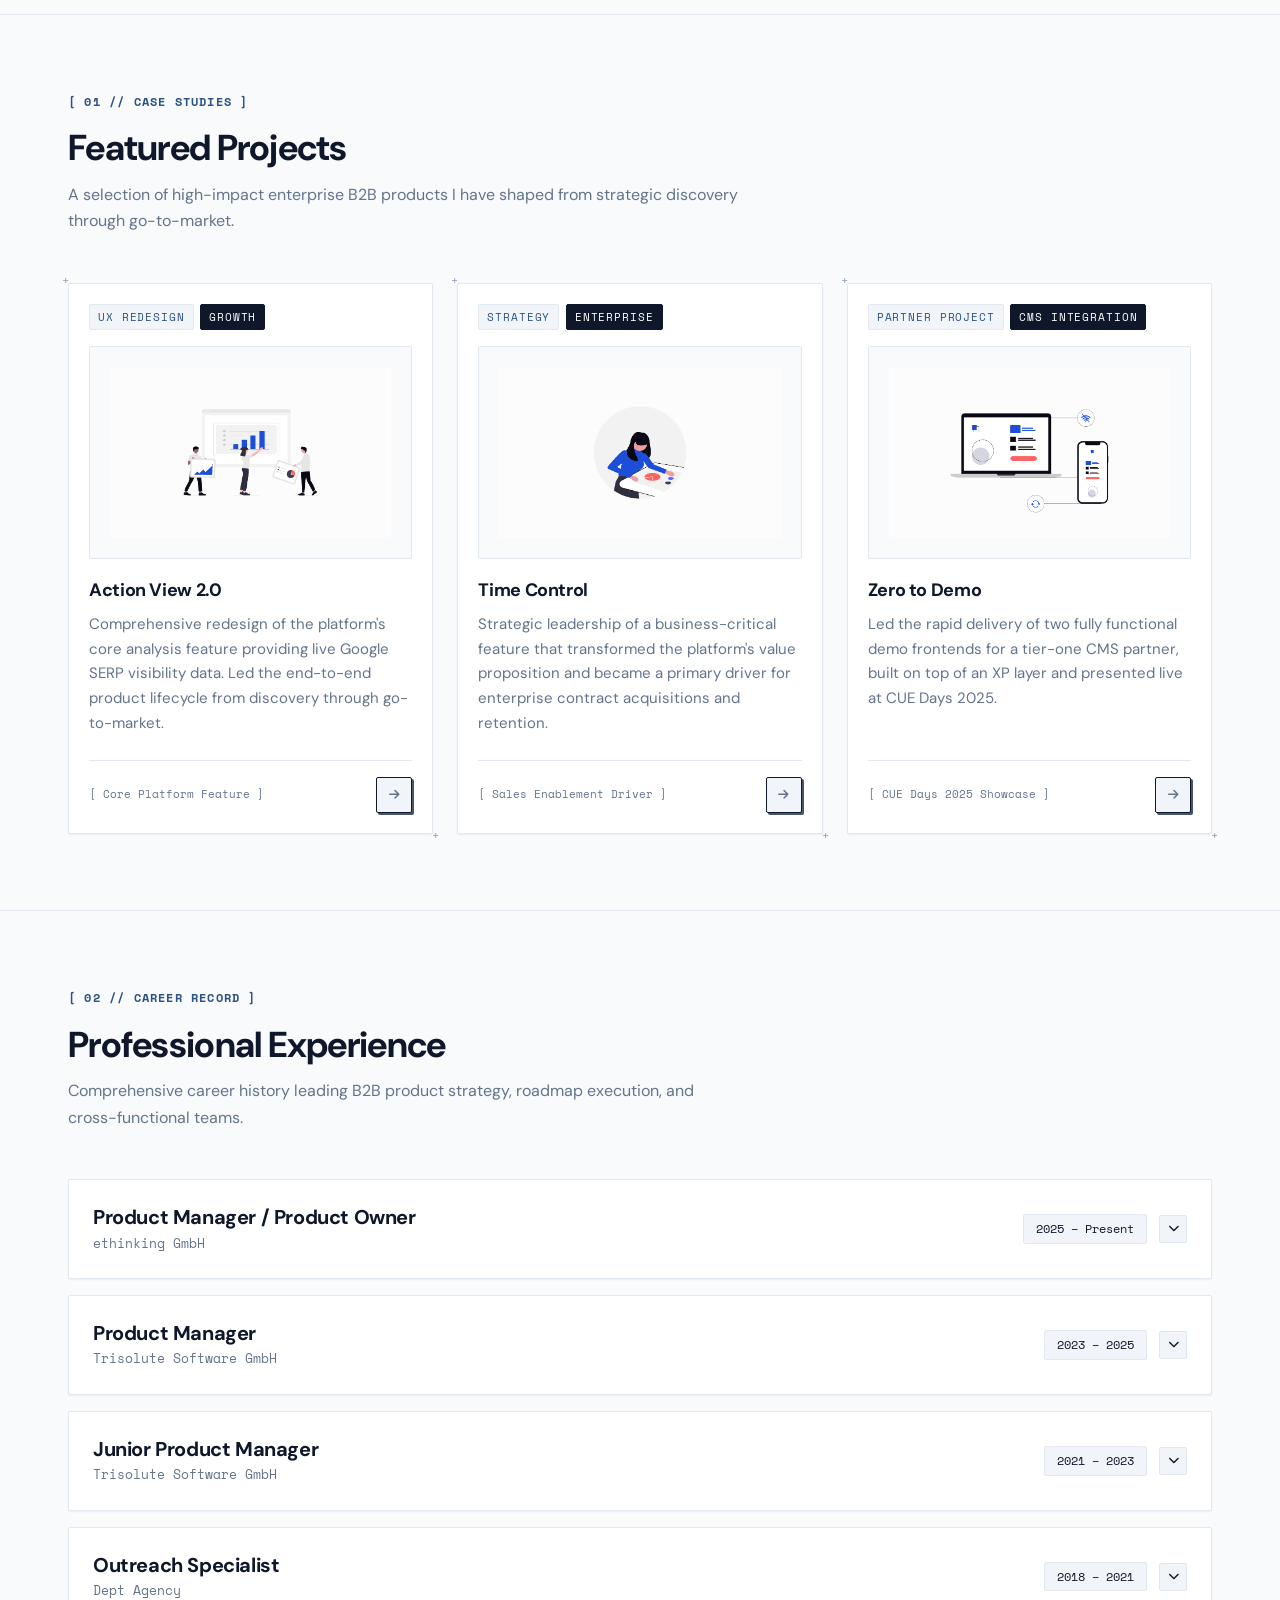
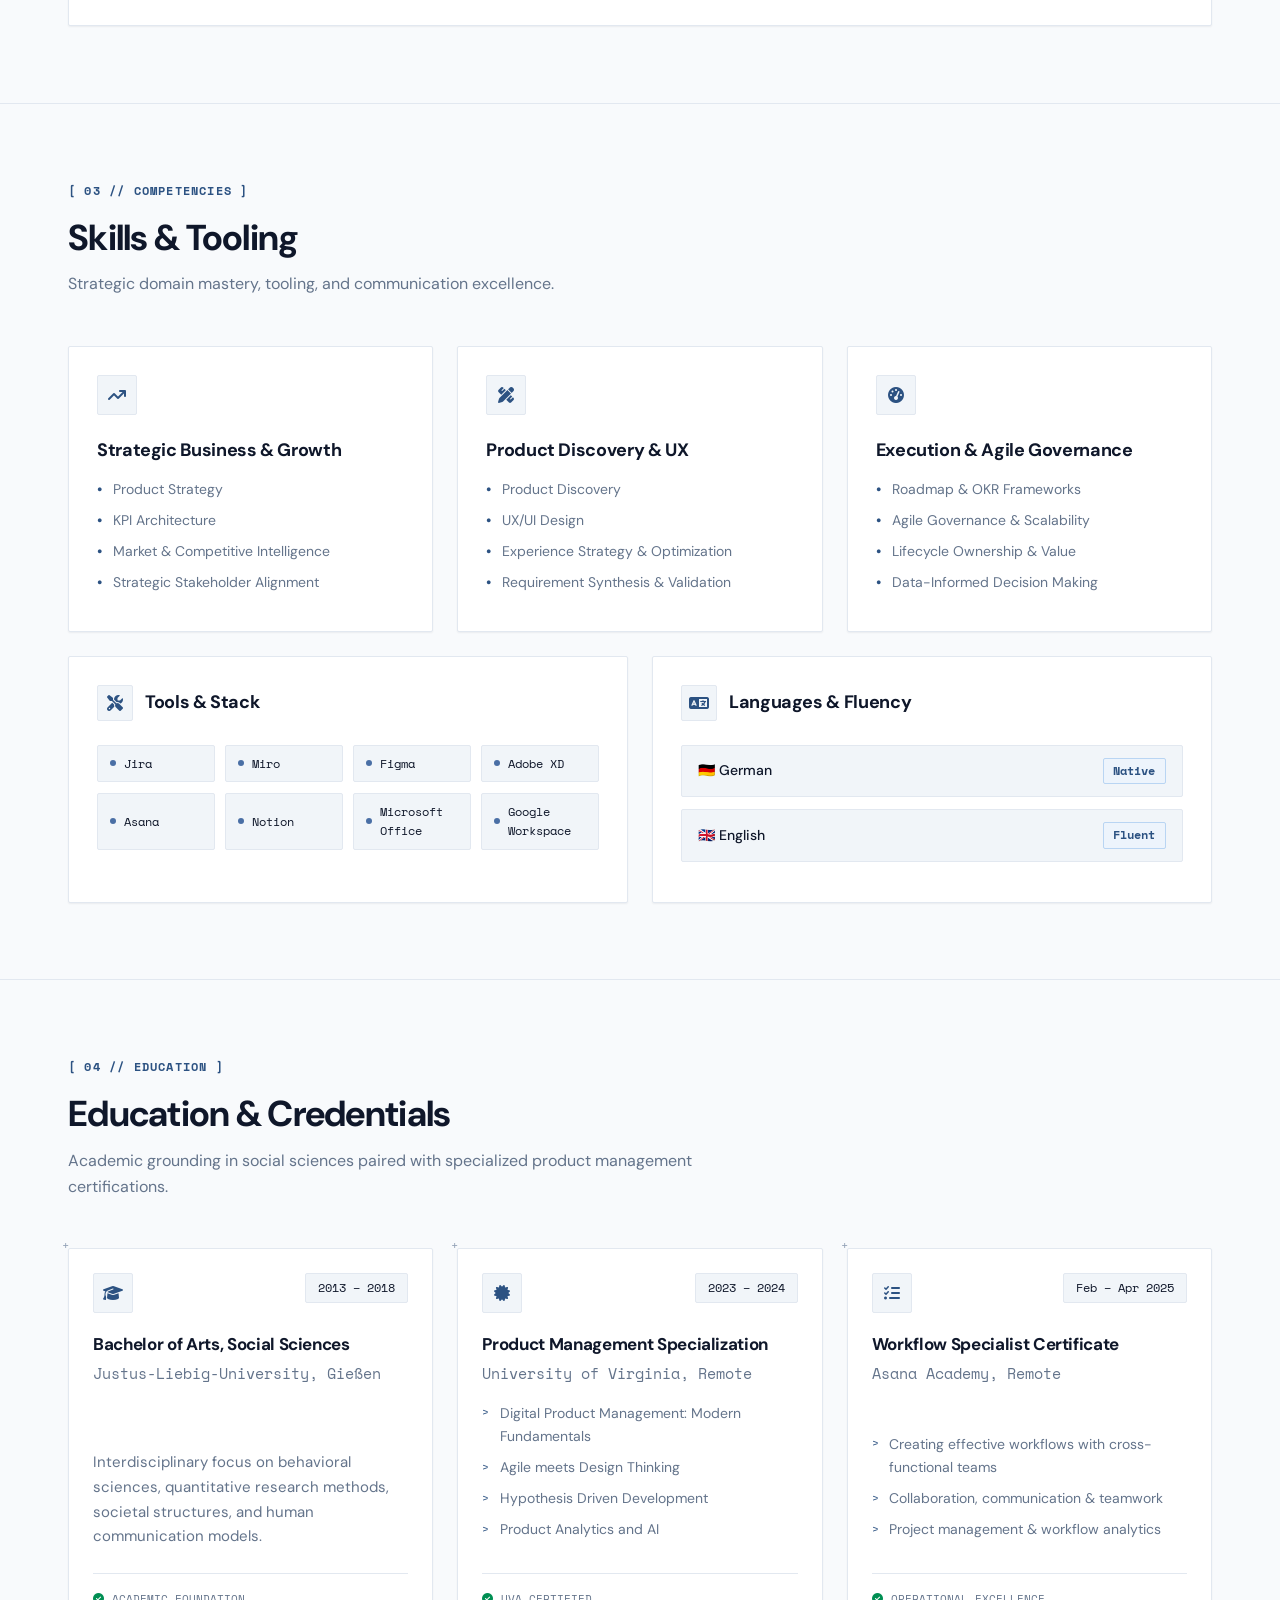
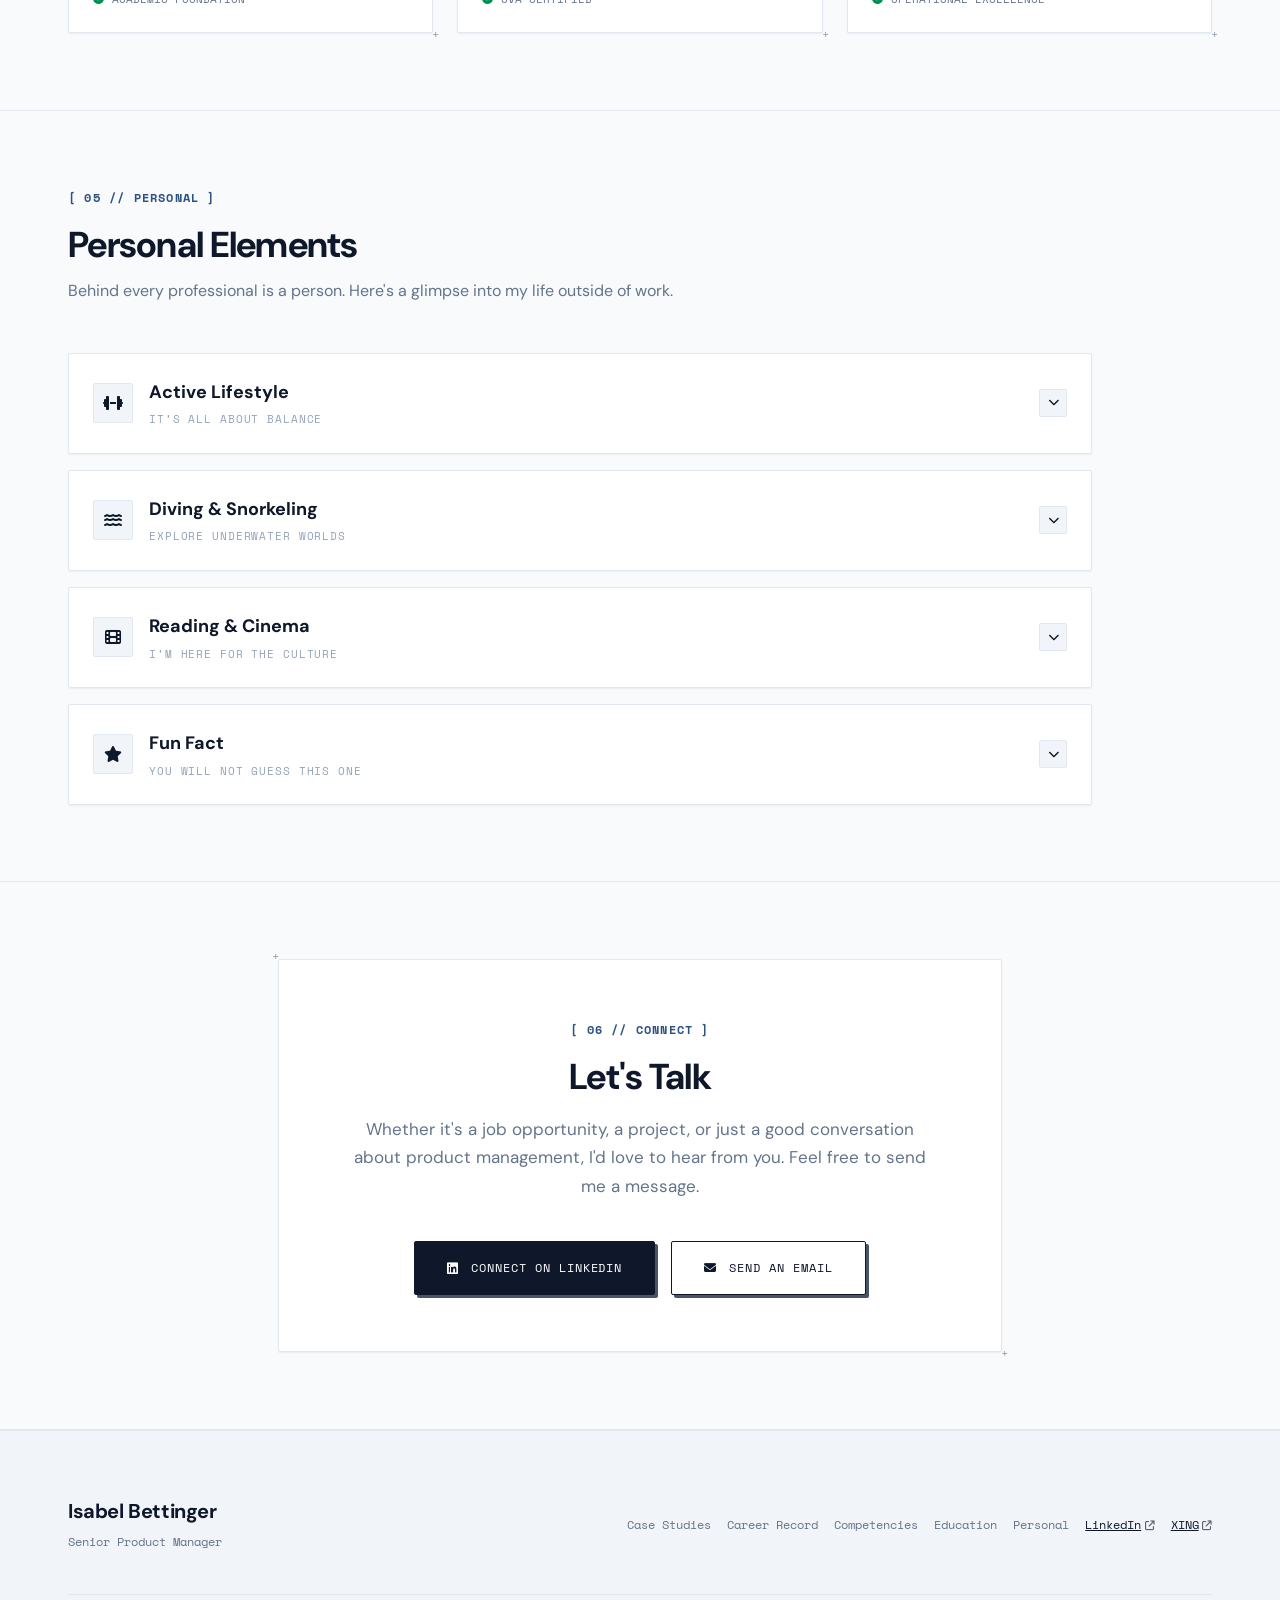
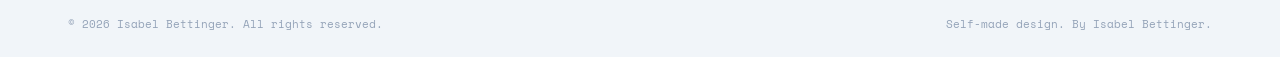
==== commit ccd4bb63: "Landing page polish: hi-res card images, drop Fun Fact border and Traveling card" ====
--- a/index.html
+++ b/index.html
@@ -242,9 +242,6 @@
 .ac-item[open]{border-color:var(--charcoal);}
 /* Hover auf dem Rahmen nur, wenn er über dem klickbaren Kopf steht */
 .ac-item:has(summary.ac-head:hover){border-color:var(--charcoal);}
-.ac-item.special{border:1.5px solid rgba(74,111,165,.6);}
-.ac-item.special[open],
-.ac-item.special:has(summary.ac-head:hover){border-color:var(--portrait-blue);}
 summary.ac-head{
   display:flex;align-items:center;gap:1rem;padding:1.5rem;cursor:pointer;
   list-style:none;transition:background .15s var(--ease);
@@ -505,7 +502,7 @@
       <a class="proj-card corner-ticks" href="projekt-action-view.html" aria-label="Case Study: Action View 2.0">
         <div class="badges"><span class="tag">UX Redesign</span><span class="tag tag-dark">Growth</span></div>
         <div class="proj-image">
-          <img src="project-action-view-illustration.png" alt="Illustration: Diagramme und Charts" width="512" height="311">
+          <img src="project-action-view.png" alt="Illustration: Diagramme und Charts" width="1955" height="1186">
         </div>
         <h3>Action View 2.0</h3>
         <p>Comprehensive redesign of the platform's core analysis feature providing live Google SERP visibility data. Led the end-to-end product lifecycle from discovery through go-to-market.</p>
@@ -518,7 +515,7 @@
       <a class="proj-card corner-ticks" href="projekt-time-control.html" aria-label="Case Study: Time Control">
         <div class="badges"><span class="tag">Strategy</span><span class="tag tag-dark">Enterprise</span></div>
         <div class="proj-image">
-          <img src="project-time-control-illustration.png" alt="Illustration: Person am Tisch mit Pie-Chart" width="512" height="311">
+          <img src="project-time-control.png" alt="Illustration: Person am Tisch mit Pie-Chart" width="1955" height="1186">
         </div>
         <h3>Time Control</h3>
         <p>Strategic leadership of a business-critical feature that transformed the platform's value proposition and became a primary driver for enterprise contract acquisitions and retention.</p>
@@ -531,7 +528,7 @@
       <a class="proj-card corner-ticks" href="projekt-zero-to-demo.html" aria-label="Case Study: Zero to Demo">
         <div class="badges"><span class="tag">Partner Project</span><span class="tag tag-dark">CMS Integration</span></div>
         <div class="proj-image">
-          <img src="project-zero-to-demo-illustration.png" alt="Illustration: Laptop und Smartphone" width="512" height="311">
+          <img src="project-zero-to-demo.png" alt="Illustration: Laptop und Smartphone" width="1955" height="1186">
         </div>
         <h3>Zero to Demo</h3>
         <p>Led the rapid delivery of two fully functional demo frontends for a tier-one CMS partner, built on top of an XP layer and presented live at CUE Days 2025.</p>
@@ -825,15 +822,6 @@
 
       <details class="ac-item">
         <summary class="ac-head">
-          <span class="personal-icon"><i class="fas fa-plane-departure"></i></span>
-          <span class="personal-copy"><strong>Traveling</strong><span class="sub">My favorite places on earth</span></span>
-          <span class="ac-meta"><span class="chev"><i class="fas fa-chevron-down"></i></span></span>
-        </summary>
-        <div class="ac-body"><p>I travel as often as I can, with Southeast Asia being my favorite region to revisit. I'm a big fan of the food, the atmosphere, and the constant warmth. It's the one part of the world I never really get tired of. There's always something new to discover.</p></div>
-      </details>
-
-      <details class="ac-item">
-        <summary class="ac-head">
           <span class="personal-icon"><i class="fas fa-film"></i></span>
           <span class="personal-copy"><strong>Reading &amp; Cinema</strong><span class="sub">I&rsquo;m here for the culture</span></span>
           <span class="ac-meta"><span class="chev"><i class="fas fa-chevron-down"></i></span></span>
@@ -841,7 +829,7 @@
         <div class="ac-body"><p>My downtime is usually split between books and film. I tend to gravitate toward arthouse cinema and well-written fiction, but specialist literature has its place on my shelf too. I enjoy anything that's actually worth the time it takes to get through it.</p></div>
       </details>
 
-      <details class="ac-item special">
+      <details class="ac-item">
         <summary class="ac-head">
           <span class="personal-icon"><i class="fas fa-star"></i></span>
           <span class="personal-copy"><strong>Fun Fact</strong><span class="sub">You will not guess this one</span></span>
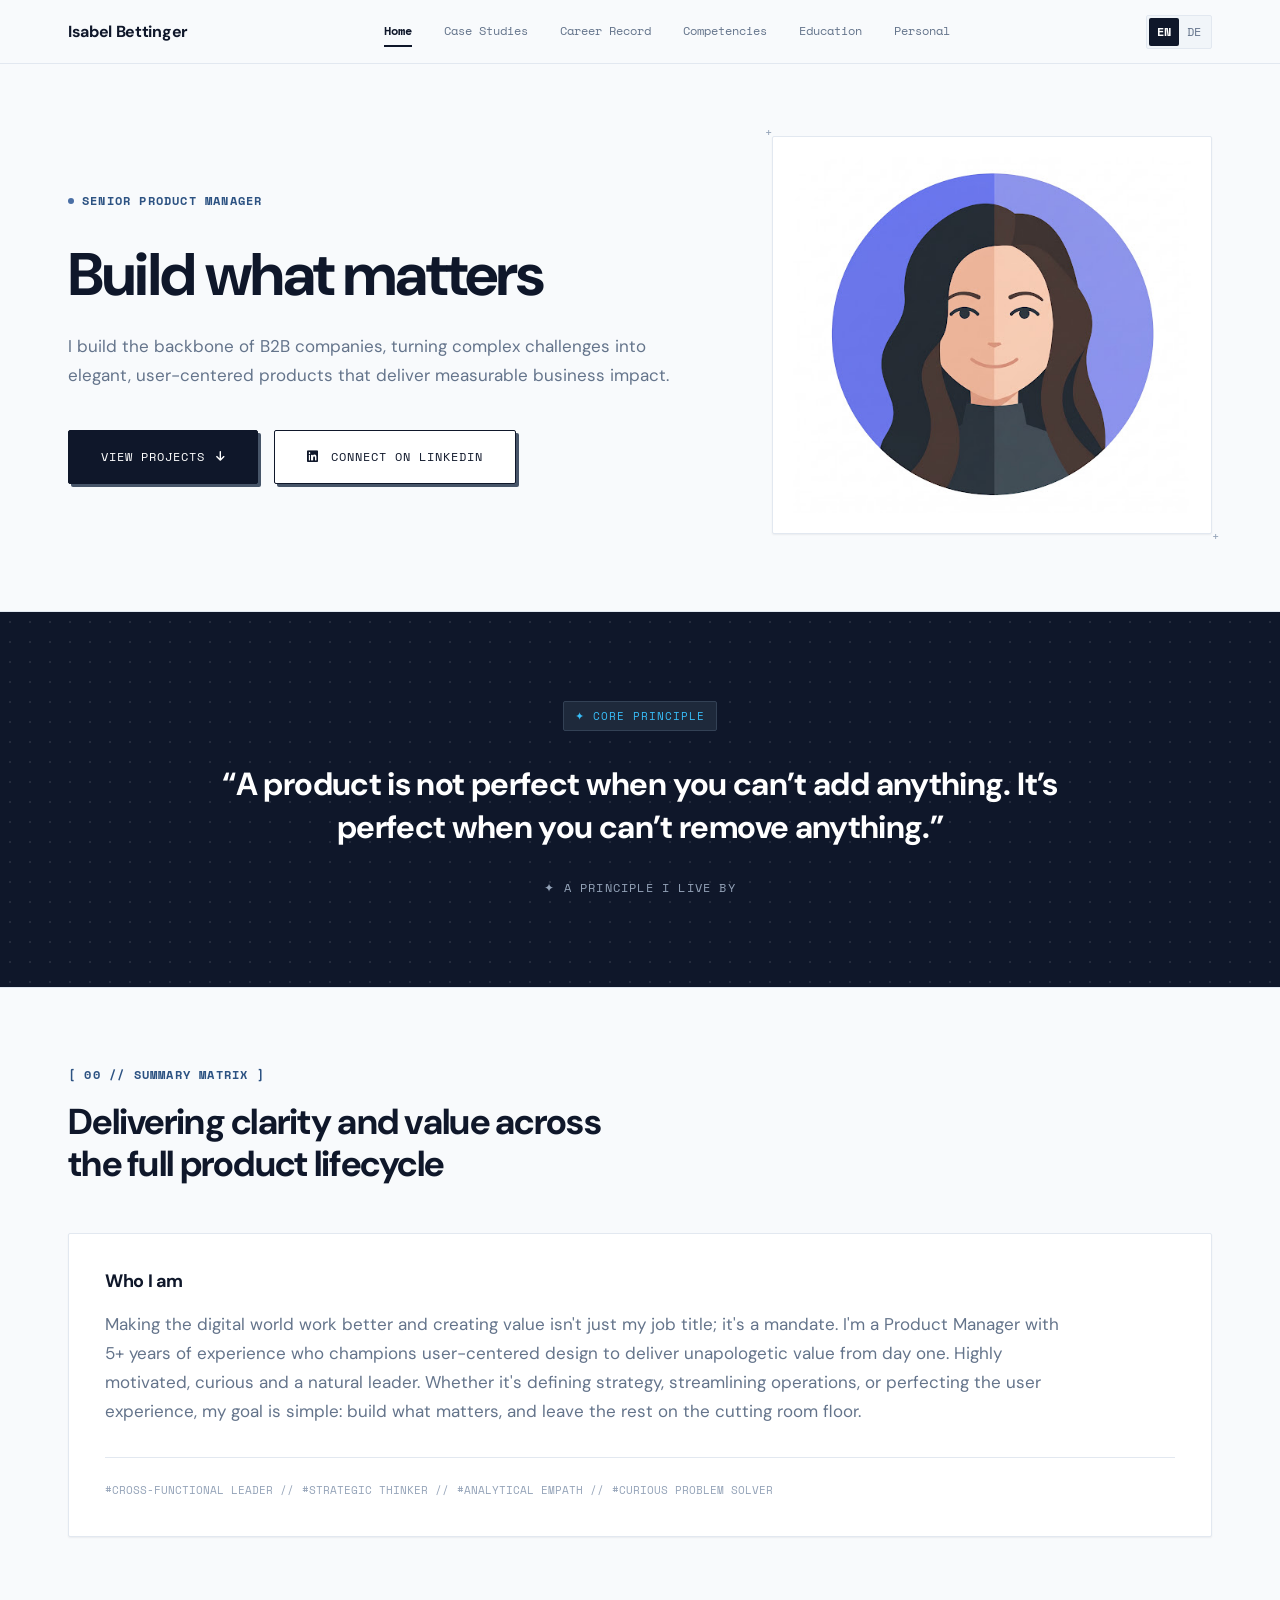
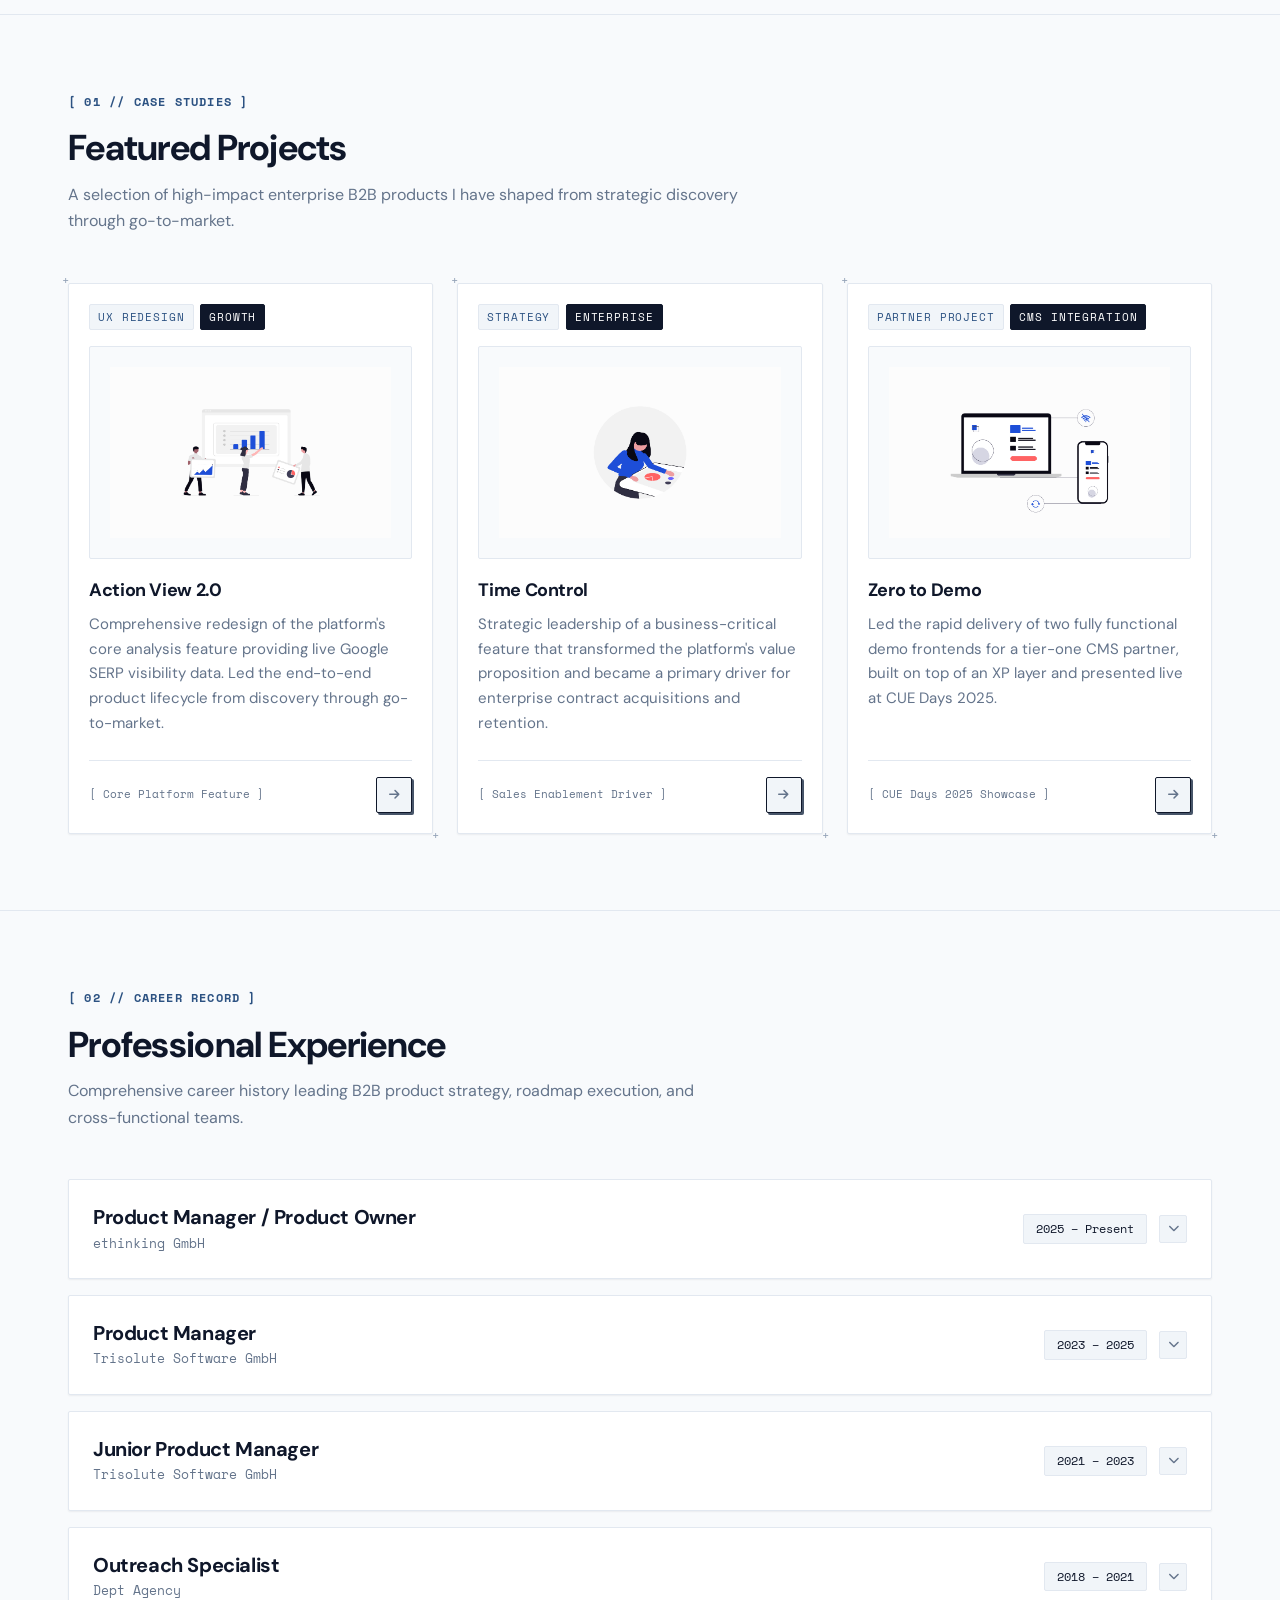
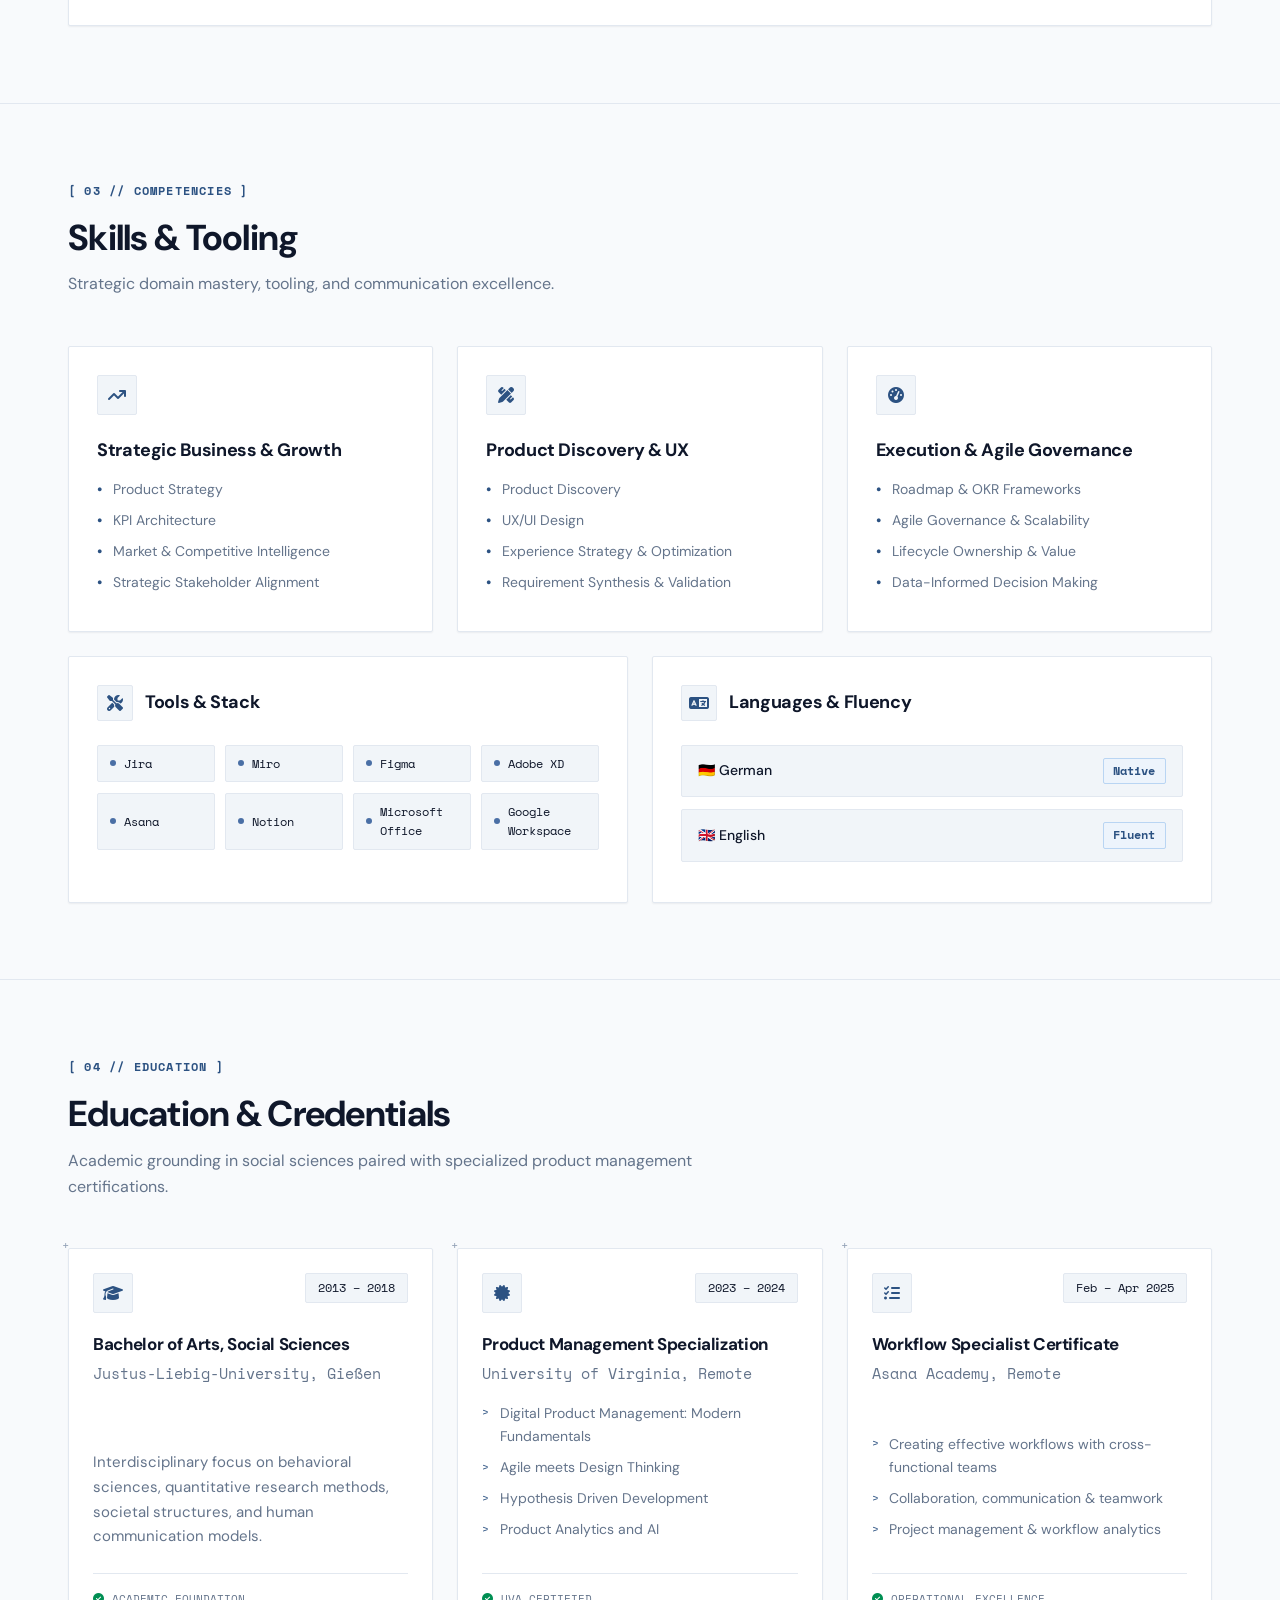
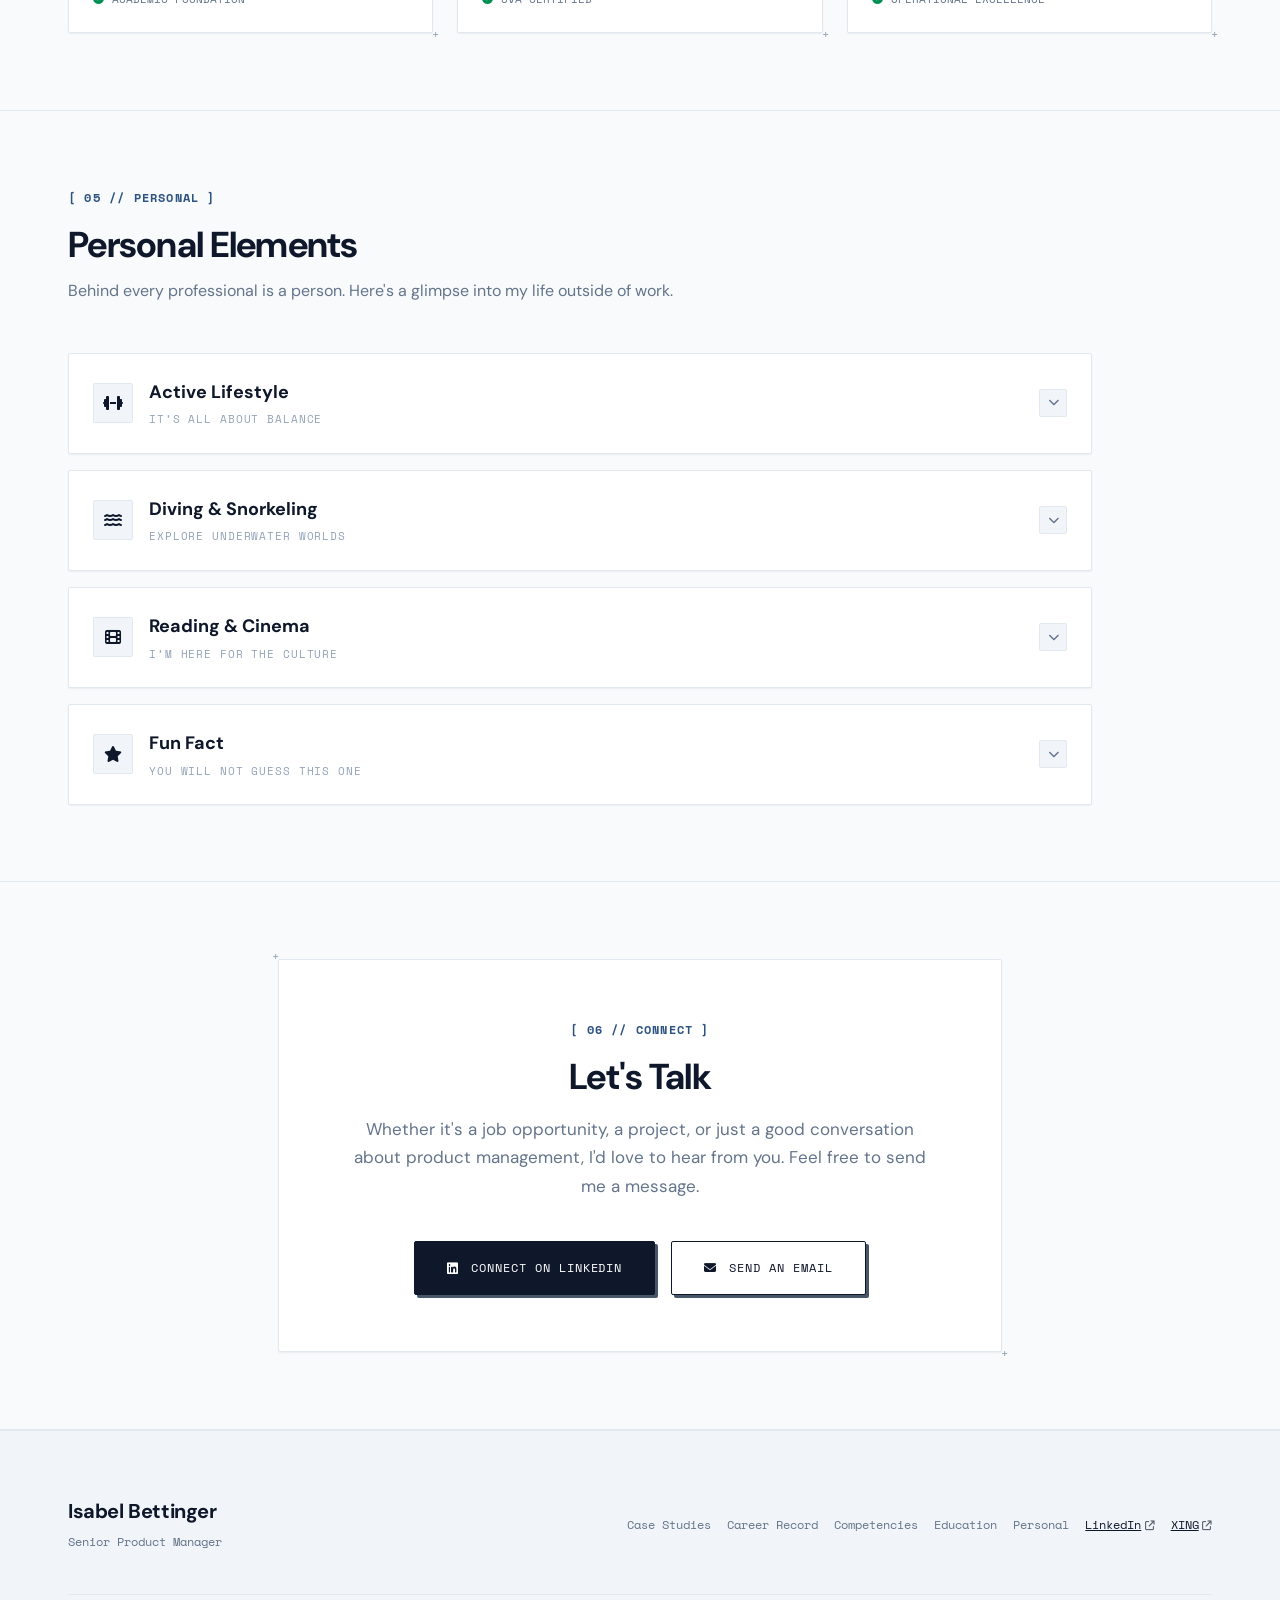
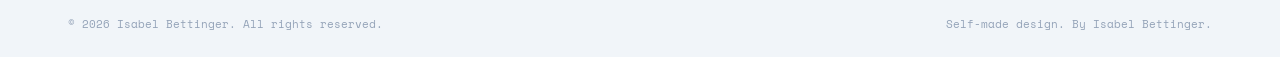
==== commit 8d7a8d55: "Refine the accordion hover and open markers" ====
--- a/index.html
+++ b/index.html
@@ -237,17 +237,15 @@
 .ac-group{display:flex;flex-direction:column;gap:1rem;}
 .ac-item{
   background:var(--surface-card);border:1px solid var(--border-tech);border-radius:var(--radius);
-  box-shadow:var(--shadow-card);transition:border-color .2s var(--ease);overflow:hidden;
-}
-.ac-item[open]{border-color:var(--charcoal);}
-/* Hover auf dem Rahmen nur, wenn er über dem klickbaren Kopf steht */
+  box-shadow:var(--shadow-card);transition:border-color .15s var(--ease);overflow:hidden;
+}
+/* Hover-Rahmen nur, wenn der Zeiger über dem klickbaren Kopf steht */
 .ac-item:has(summary.ac-head:hover){border-color:var(--charcoal);}
 summary.ac-head{
   display:flex;align-items:center;gap:1rem;padding:1.5rem;cursor:pointer;
-  list-style:none;transition:background .15s var(--ease);
+  list-style:none;user-select:none;
 }
 summary.ac-head::-webkit-details-marker{display:none;}
-summary.ac-head:hover{background:var(--surface);}
 .summary-copy{flex:1;min-width:0;}
 .summary-copy h3{font-size:1.25rem;font-weight:700;letter-spacing:-.02em;}
 .summary-copy .sub{display:block;font-family:var(--font-mono);font-size:.8125rem;font-weight:400;
@@ -256,9 +254,11 @@
 .chev{
   width:28px;height:28px;display:flex;align-items:center;justify-content:center;flex-shrink:0;
   background:var(--surface-paper);border:1px solid var(--border-tech);border-radius:var(--radius);
-  color:var(--charcoal);font-size:.7rem;transition:transform .2s var(--ease);
-}
-.ac-item[open] .chev{transform:rotate(180deg);}
+  color:var(--text-dim);font-size:.7rem;
+  transition:transform .2s var(--ease),background .15s var(--ease),color .15s var(--ease),border-color .15s var(--ease);
+}
+summary.ac-head:hover .chev{background:var(--charcoal);color:#fff;border-color:var(--charcoal);}
+details[open] .chev{transform:rotate(180deg);background:var(--charcoal);color:#fff;border-color:var(--charcoal);}
 .ac-body{padding:1rem 1.5rem 1.5rem;border-top:1px solid var(--border-tech);background:var(--surface-paper);}
 .ac-body ul{display:flex;flex-direction:column;gap:.75rem;}
 .ac-body li{display:flex;align-items:flex-start;gap:.75rem;color:var(--text-dim);font-size:.875rem;}
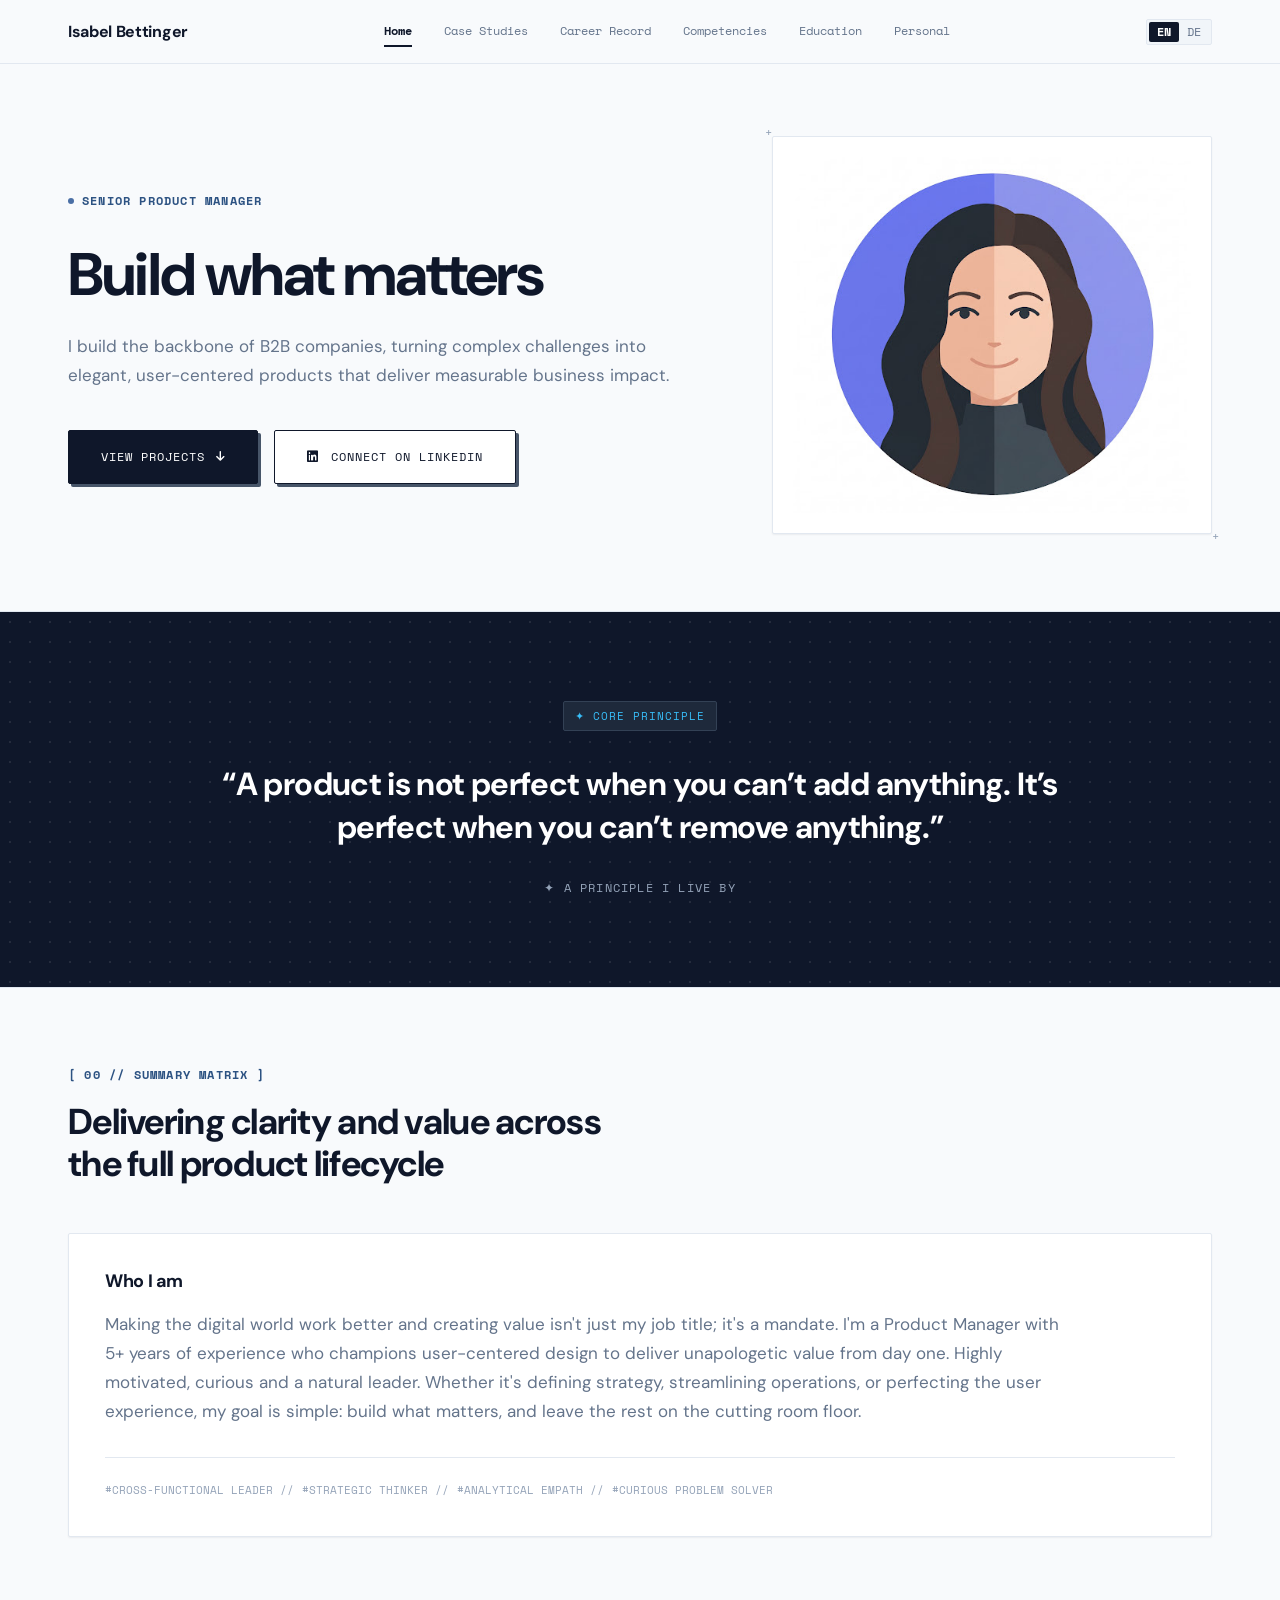
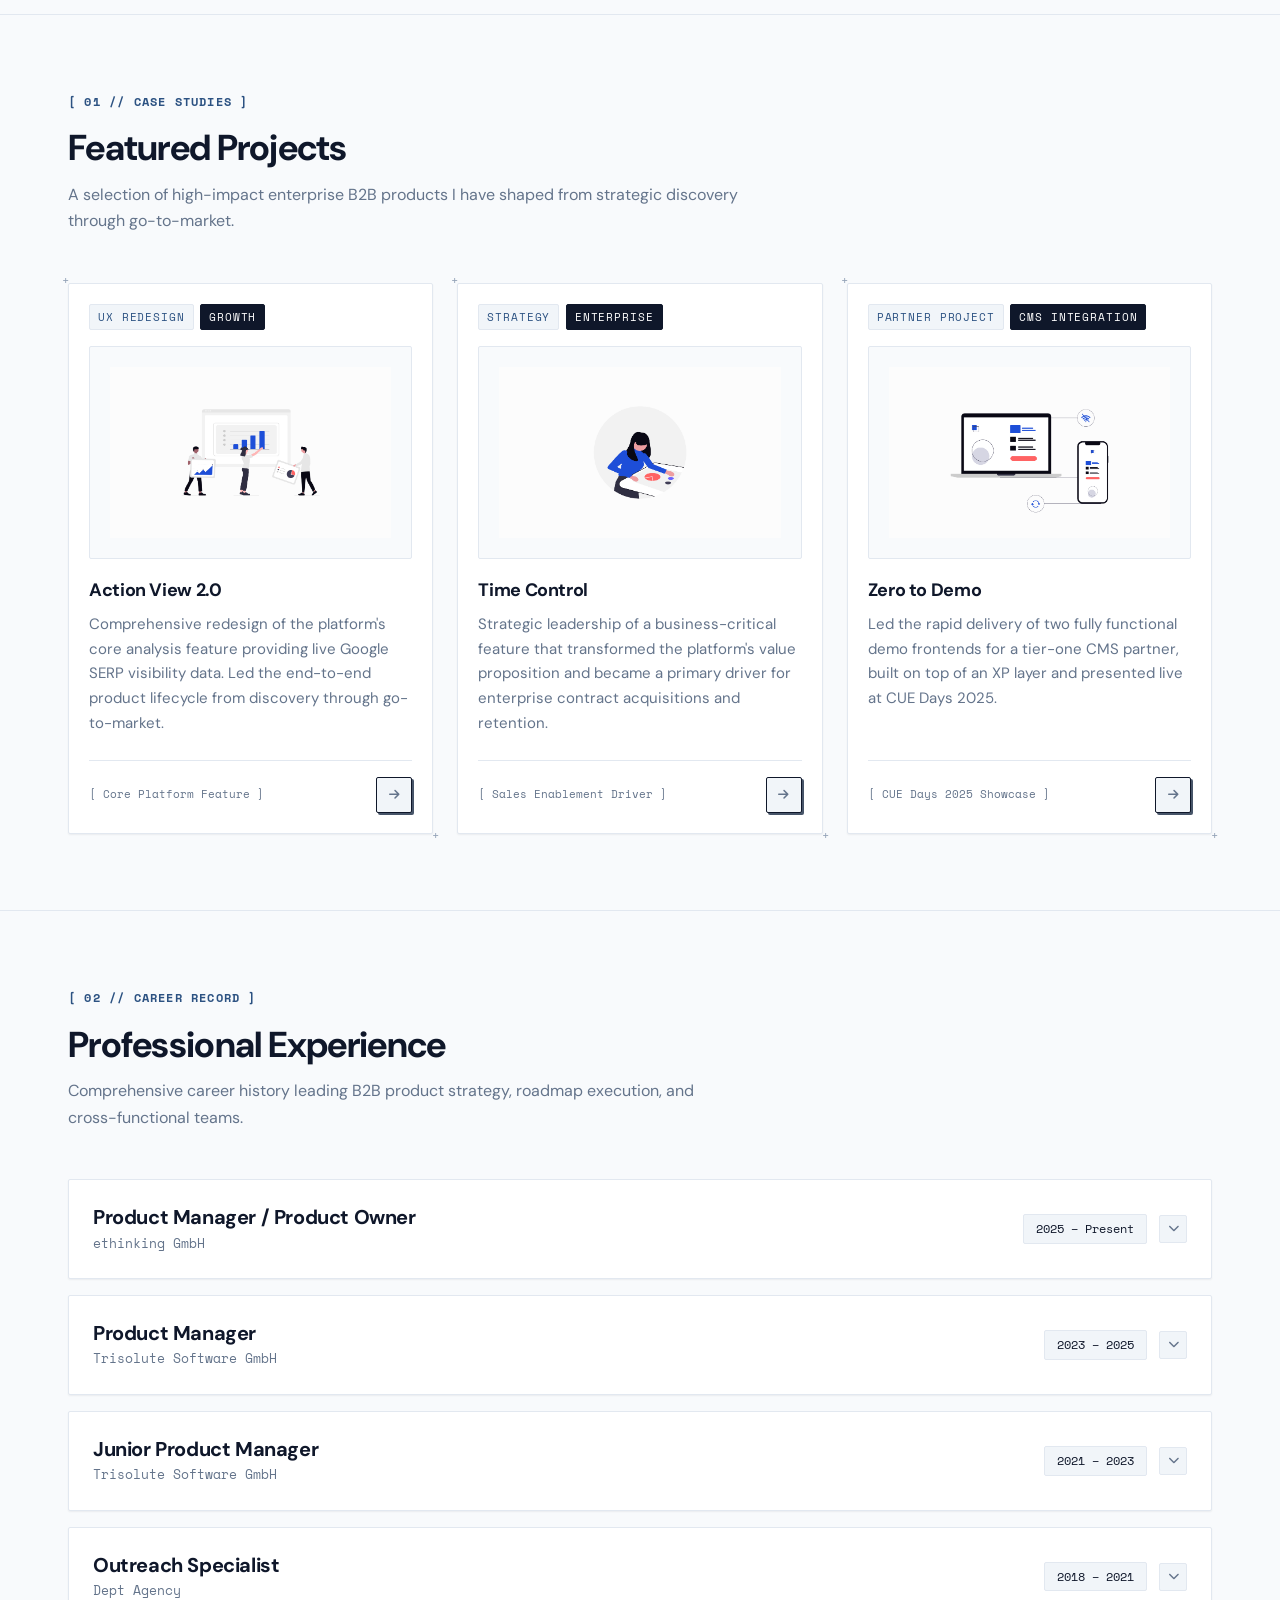
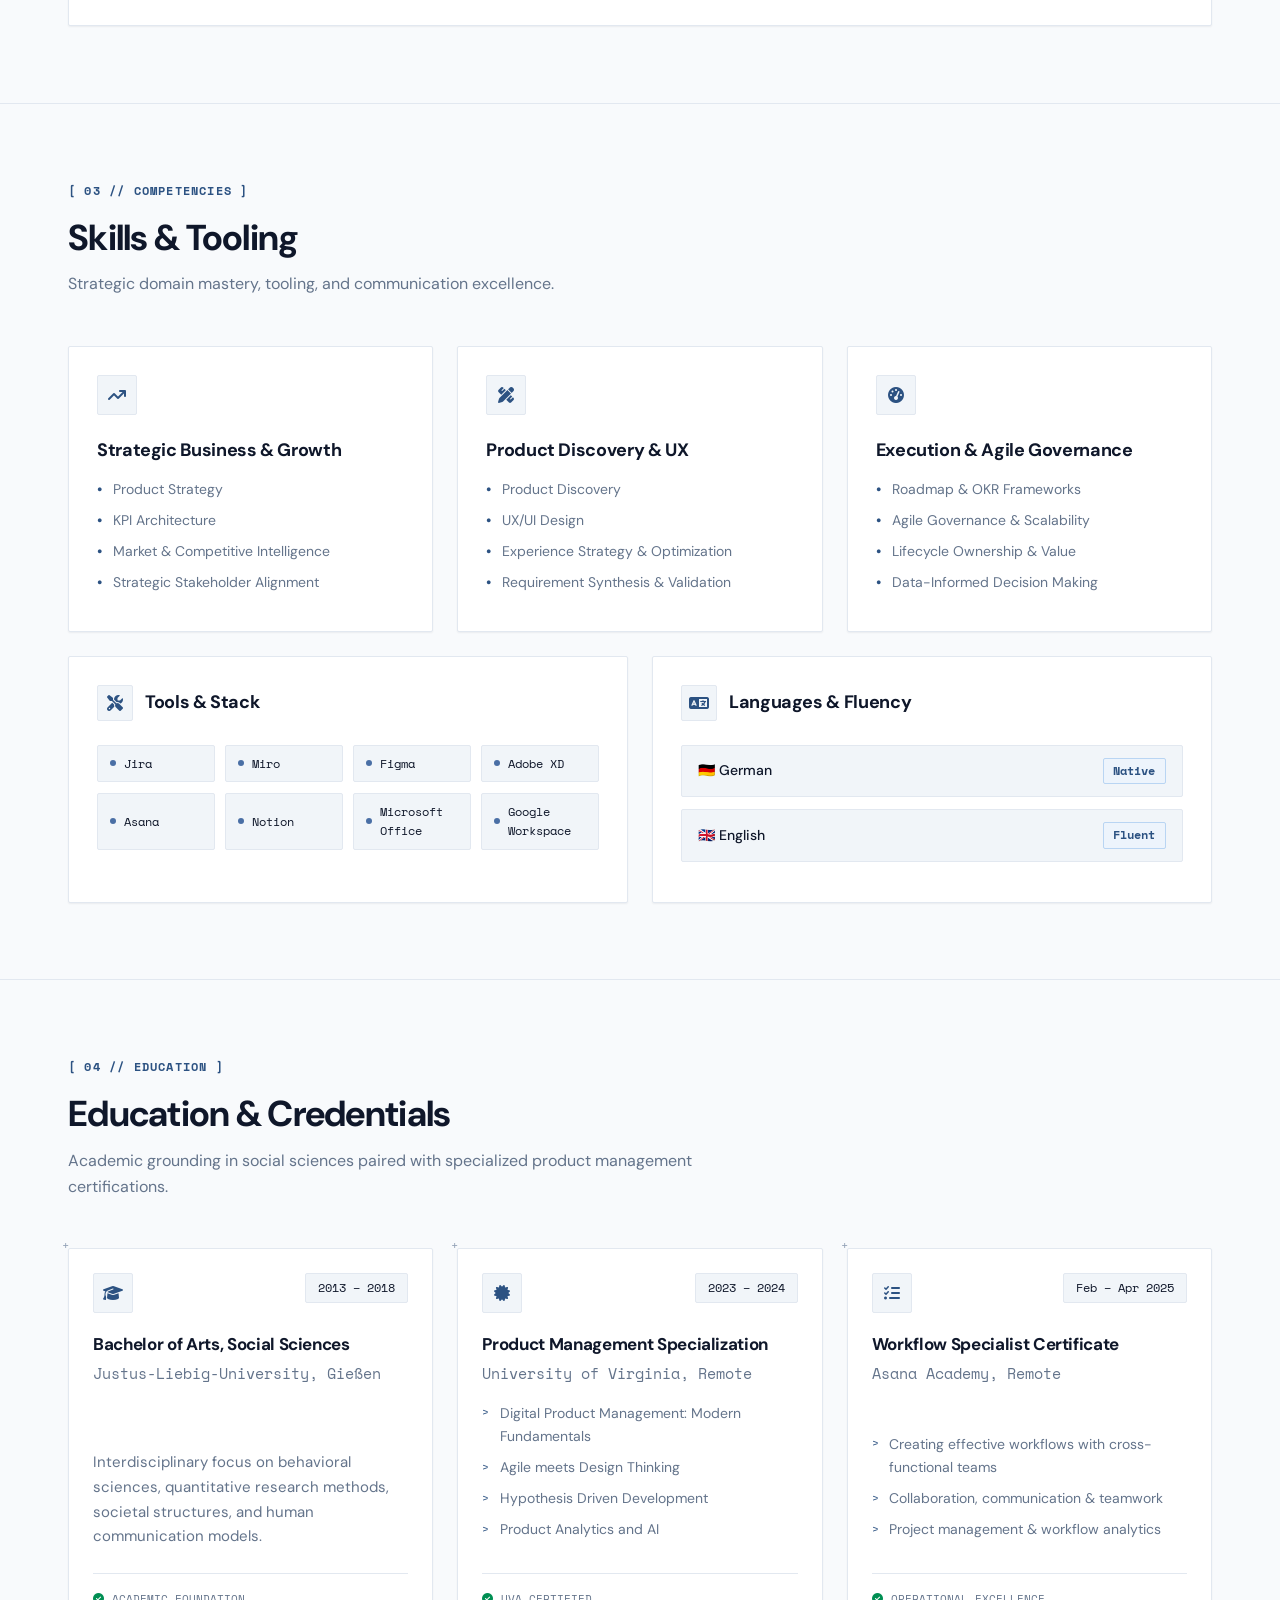
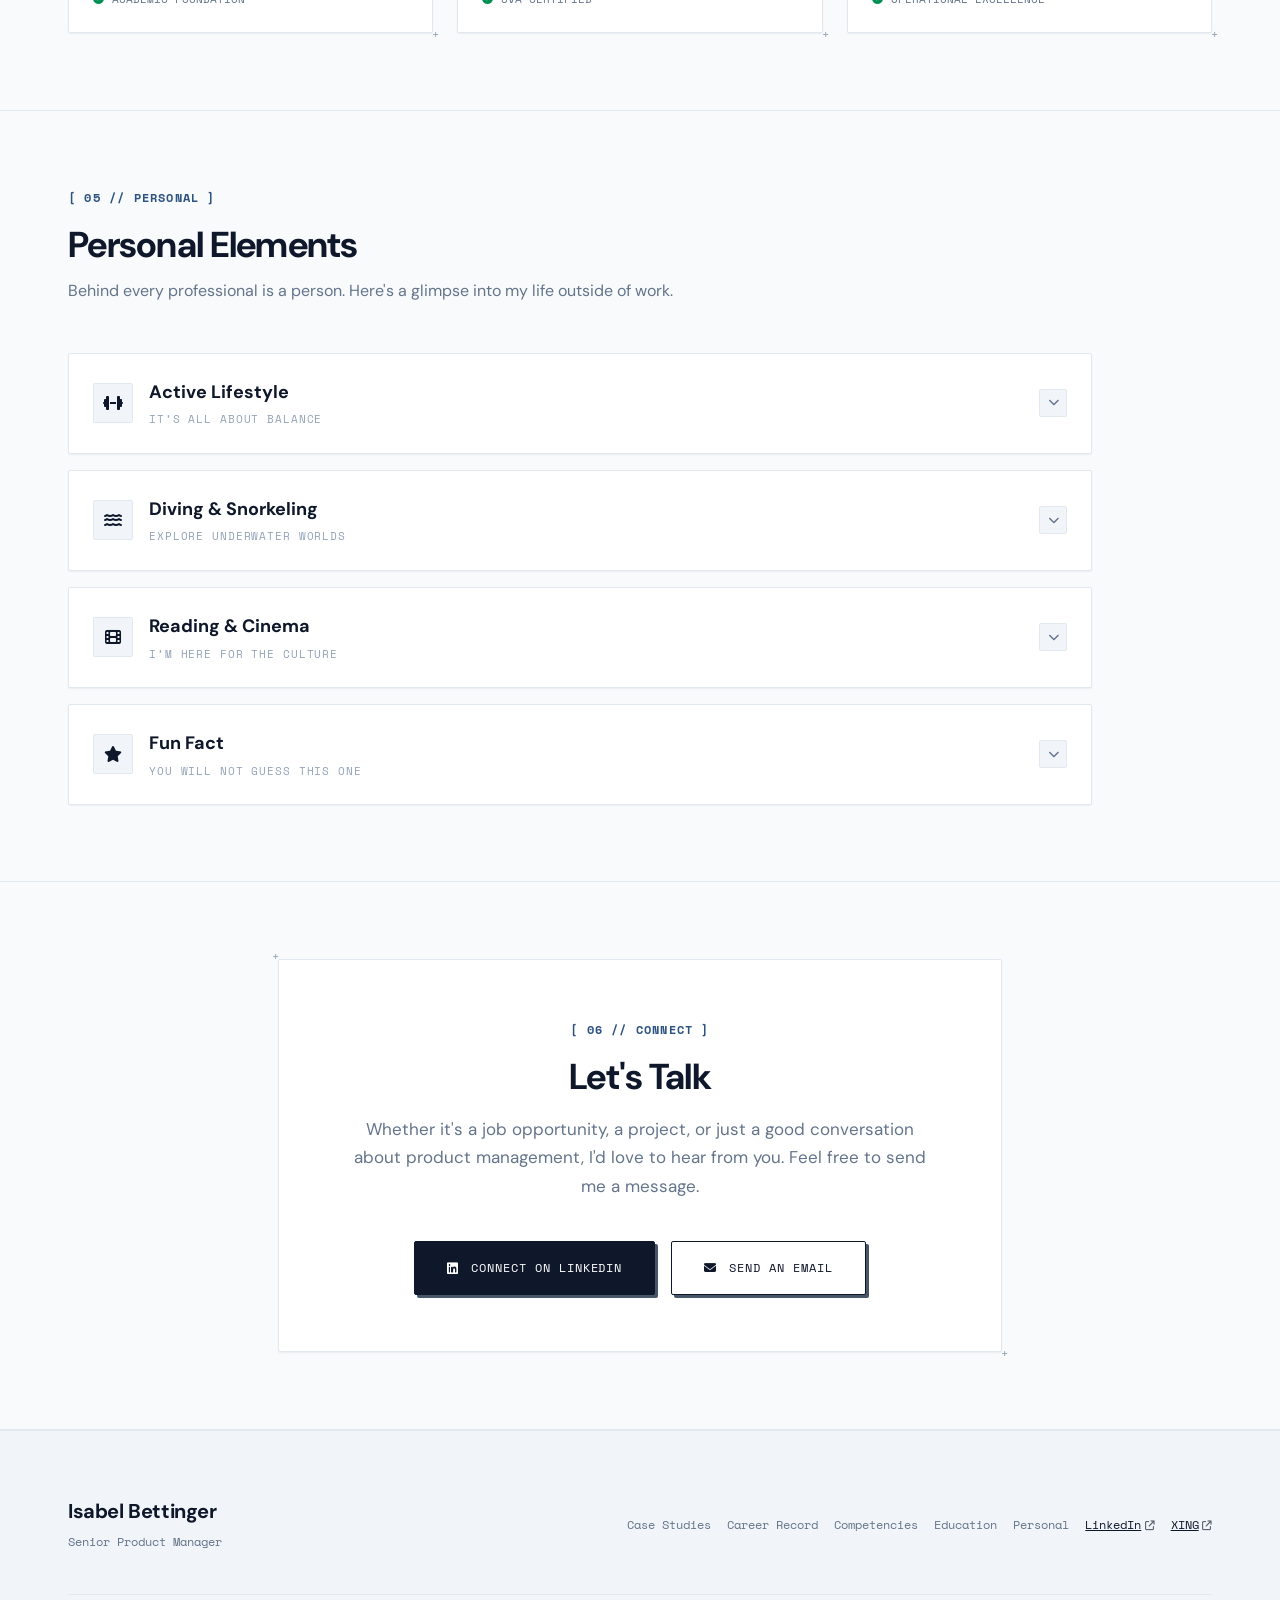
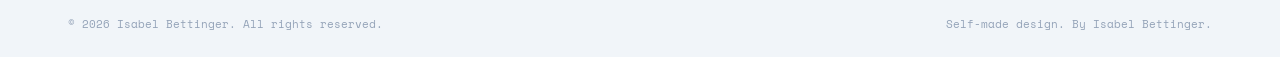
==== commit 2222d979: "Add a German landing page with an EN/DE language switch" ====
--- a/index.html
+++ b/index.html
@@ -138,12 +138,13 @@
   border:1px solid var(--border-tech);border-radius:var(--radius);
   font-family:var(--font-mono);font-size:.75rem;
 }
-.lang-switch button{
+.lang-switch button,.lang-switch a{
   font:inherit;border:none;background:none;cursor:pointer;padding:.25rem .5rem;
   border-radius:var(--radius);color:var(--text-dim);transition:all .15s var(--ease);
-}
-.lang-switch button:hover{color:var(--charcoal);background:var(--surface-card);}
-.lang-switch button[aria-pressed="true"]{background:var(--charcoal);color:#fff;font-weight:700;}
+  text-decoration:none;line-height:1;display:inline-block;
+}
+.lang-switch button:hover,.lang-switch a:hover{color:var(--charcoal);background:var(--surface-card);}
+.lang-switch button[aria-pressed="true"],.lang-switch a.active{background:var(--charcoal);color:#fff;font-weight:700;}
 .hamburger{display:none;background:none;border:none;cursor:pointer;padding:.5rem;flex-direction:column;gap:5px;}
 .hamburger span{display:block;width:22px;height:2px;background:var(--charcoal);transition:all .25s var(--ease);}
 .hamburger.open span:nth-child(1){transform:translateY(7px) rotate(45deg);}
@@ -423,8 +424,8 @@
     </nav>
     <div class="nav-right">
       <div class="lang-switch" role="group" aria-label="Language Selector">
-        <button type="button" aria-pressed="true" onclick="setLang(this,'en')">EN</button>
-        <button type="button" aria-pressed="false" onclick="setLang(this,'de')">DE</button>
+        <a href="index.html" class="active" aria-current="page">EN</a>
+        <a href="index-de.html">DE</a>
       </div>
       <button class="hamburger" id="hamburger" onclick="toggleMenu()" aria-label="Menu" aria-expanded="false">
         <span></span><span></span><span></span>
@@ -897,12 +898,6 @@
   document.getElementById('hamburger').setAttribute('aria-expanded','false');
 }
 
-/* Sprachumschalter: setzt nur den Zustand: eine deutsche Fassung gibt es noch nicht */
-function setLang(btn, lang){
-  btn.parentElement.querySelectorAll('button').forEach(b => b.setAttribute('aria-pressed', String(b === btn)));
-  document.documentElement.lang = lang;
-}
-
 /* Accordions sind native <details>; kein JS nötig. */
 document.querySelectorAll('.ac-group').forEach(group => {
   group.querySelectorAll('details.ac-item').forEach(item => {
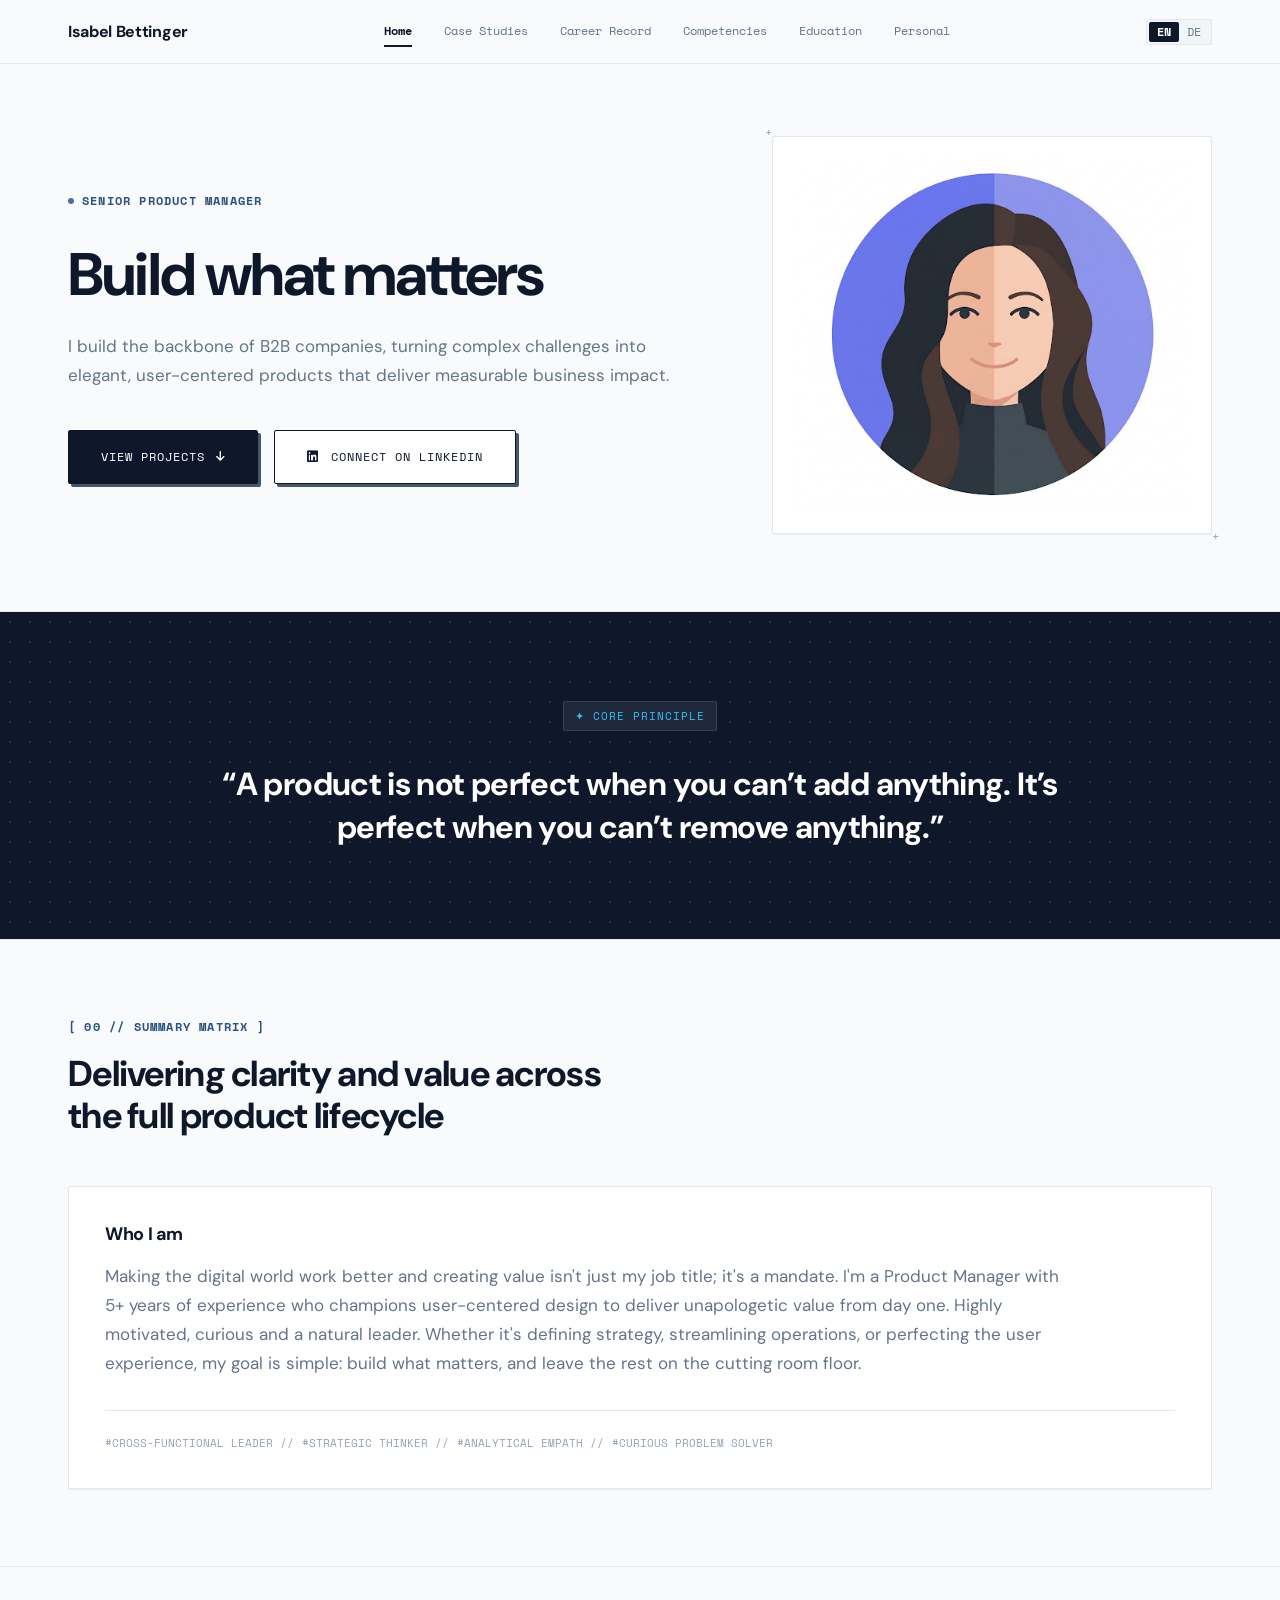
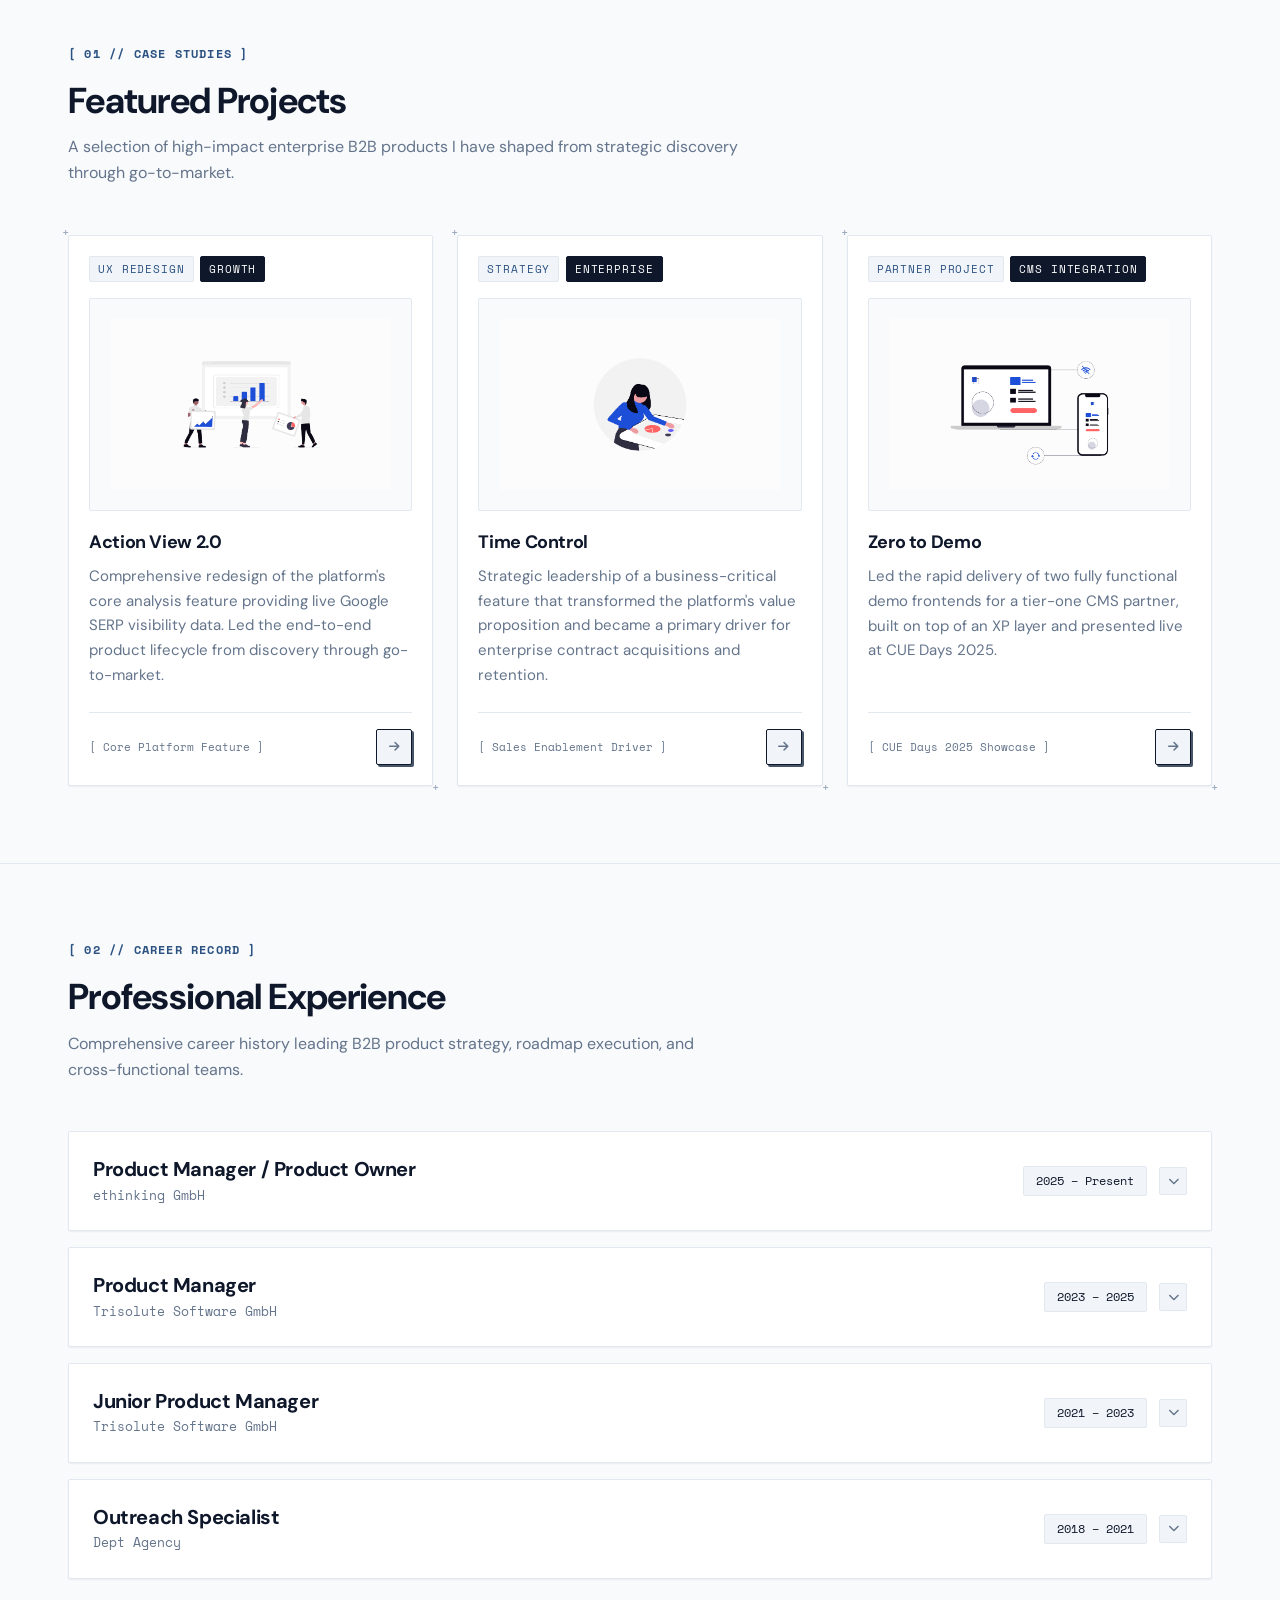
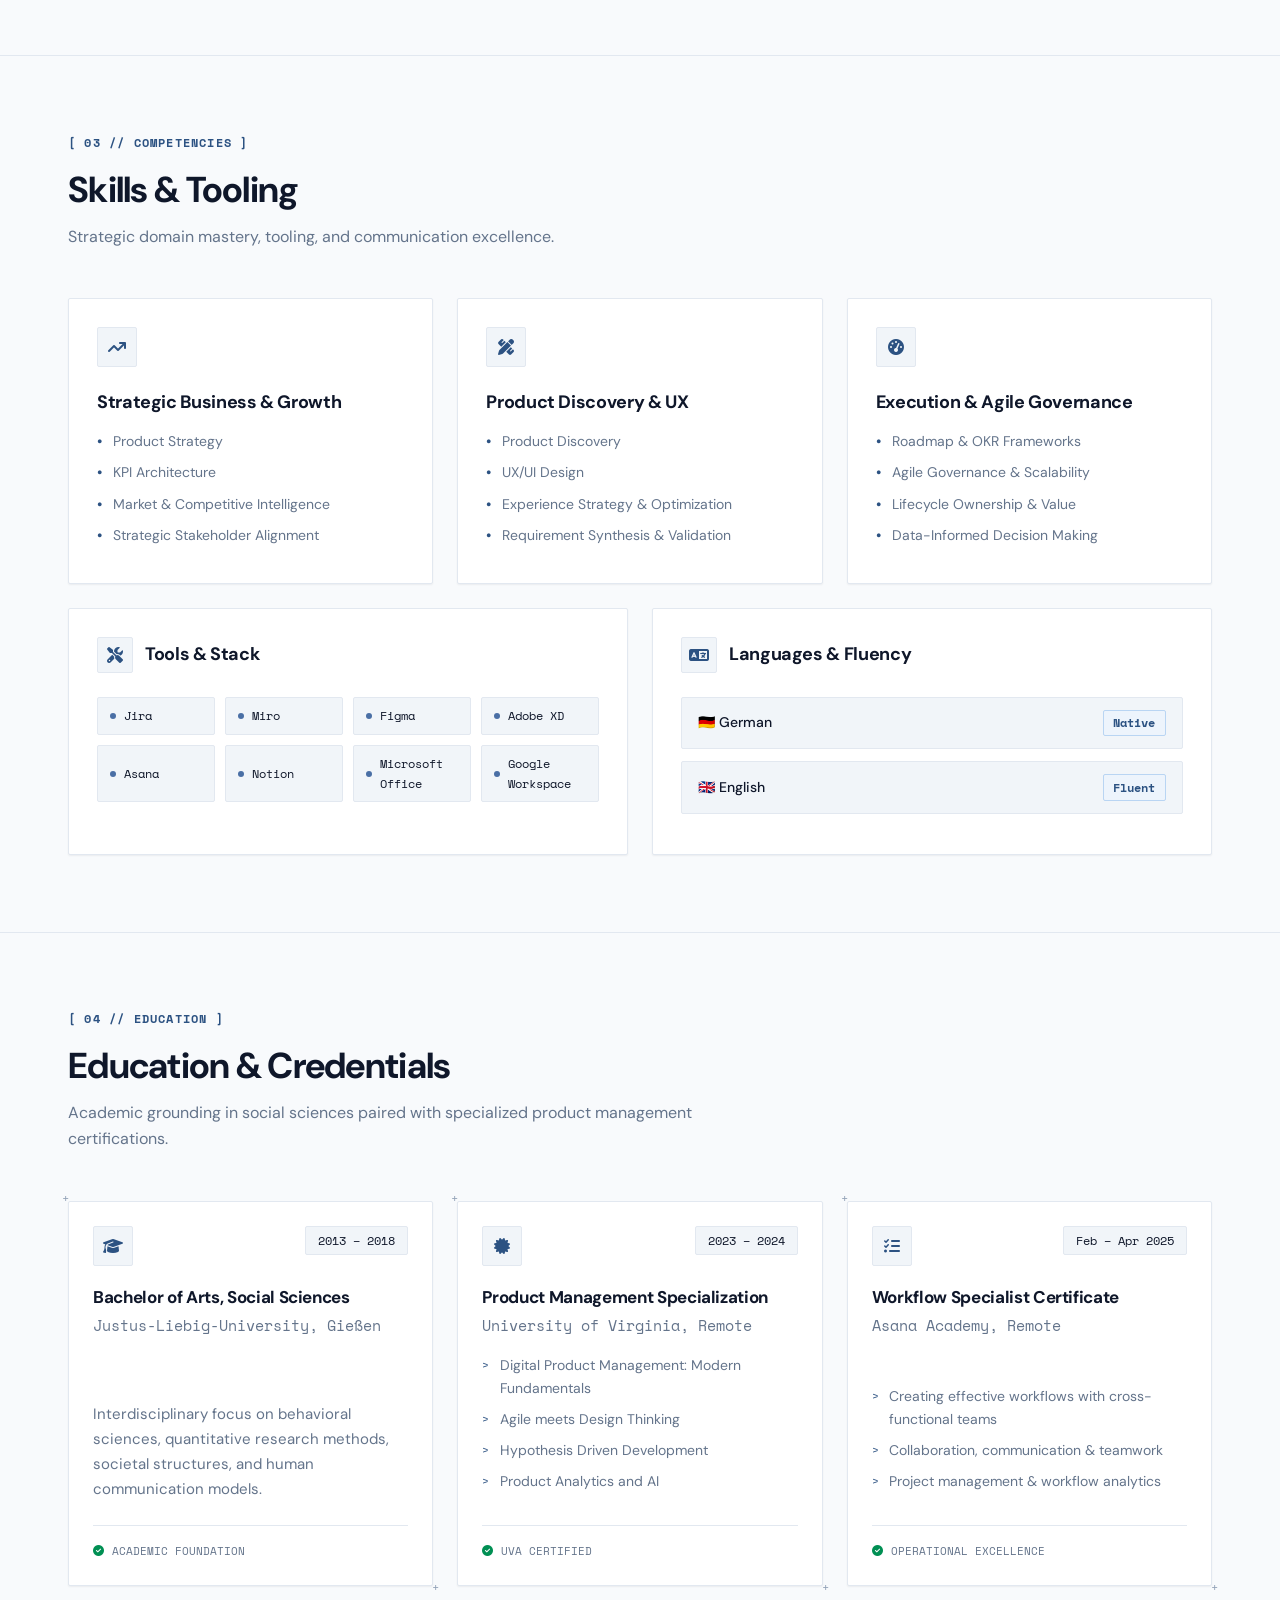
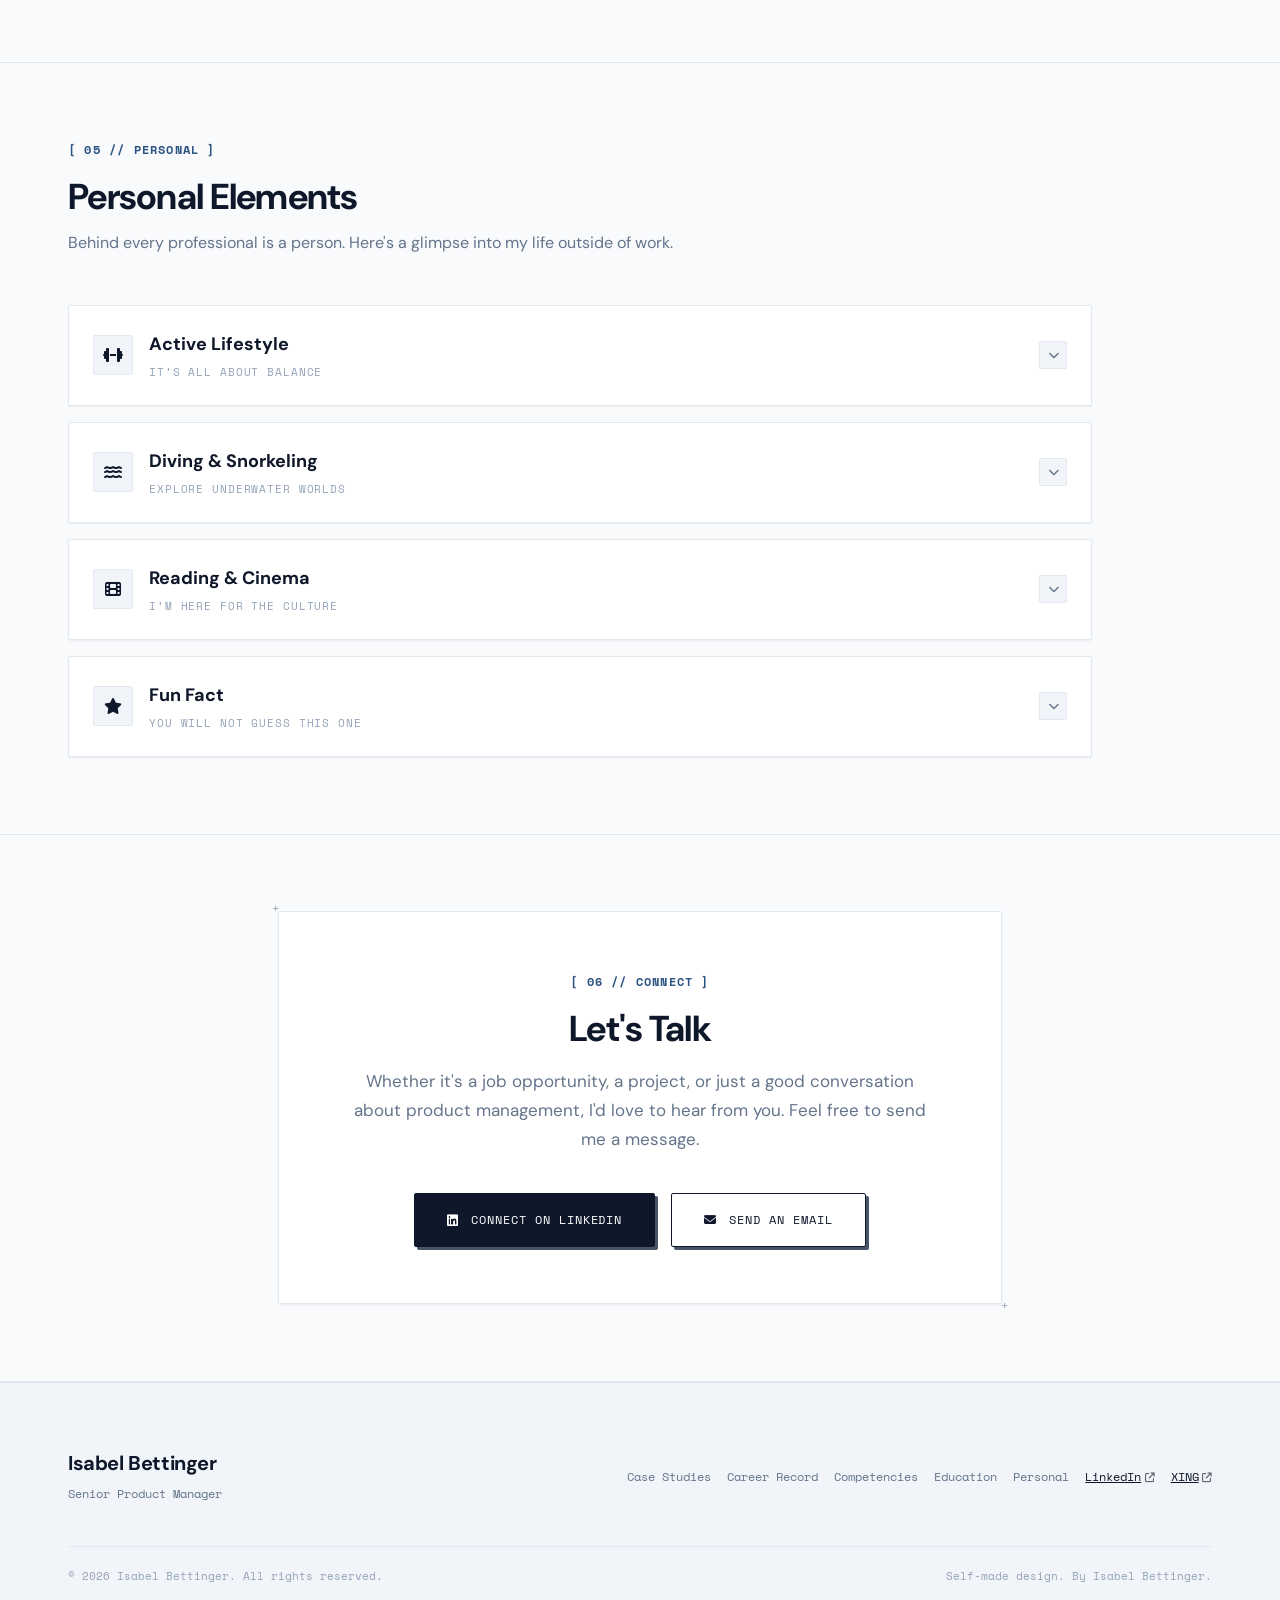
==== commit 4b217d9f: "Remove the redundant caption below the quote" ====
--- a/index.html
+++ b/index.html
@@ -205,7 +205,7 @@
 }
 .quote-band blockquote{
   font-size:clamp(1.25rem,2.6vw,2rem);font-weight:700;letter-spacing:-.02em;line-height:1.35;
-  max-width:900px;margin:0 auto 1.75rem;
+  max-width:900px;margin:0 auto;
 }
 .quote-band .caption{font-family:var(--font-mono);font-size:.75rem;letter-spacing:.1em;
   text-transform:uppercase;color:var(--text-muted);}
@@ -471,7 +471,6 @@
   <div class="container">
     <span class="chip">&#10022; Core Principle</span>
     <blockquote>&ldquo;A product is not perfect when you can&rsquo;t add anything. It&rsquo;s perfect when you can&rsquo;t remove anything.&rdquo;</blockquote>
-    <p class="caption">&#10022; A principle I live by</p>
   </div>
 </section>
 
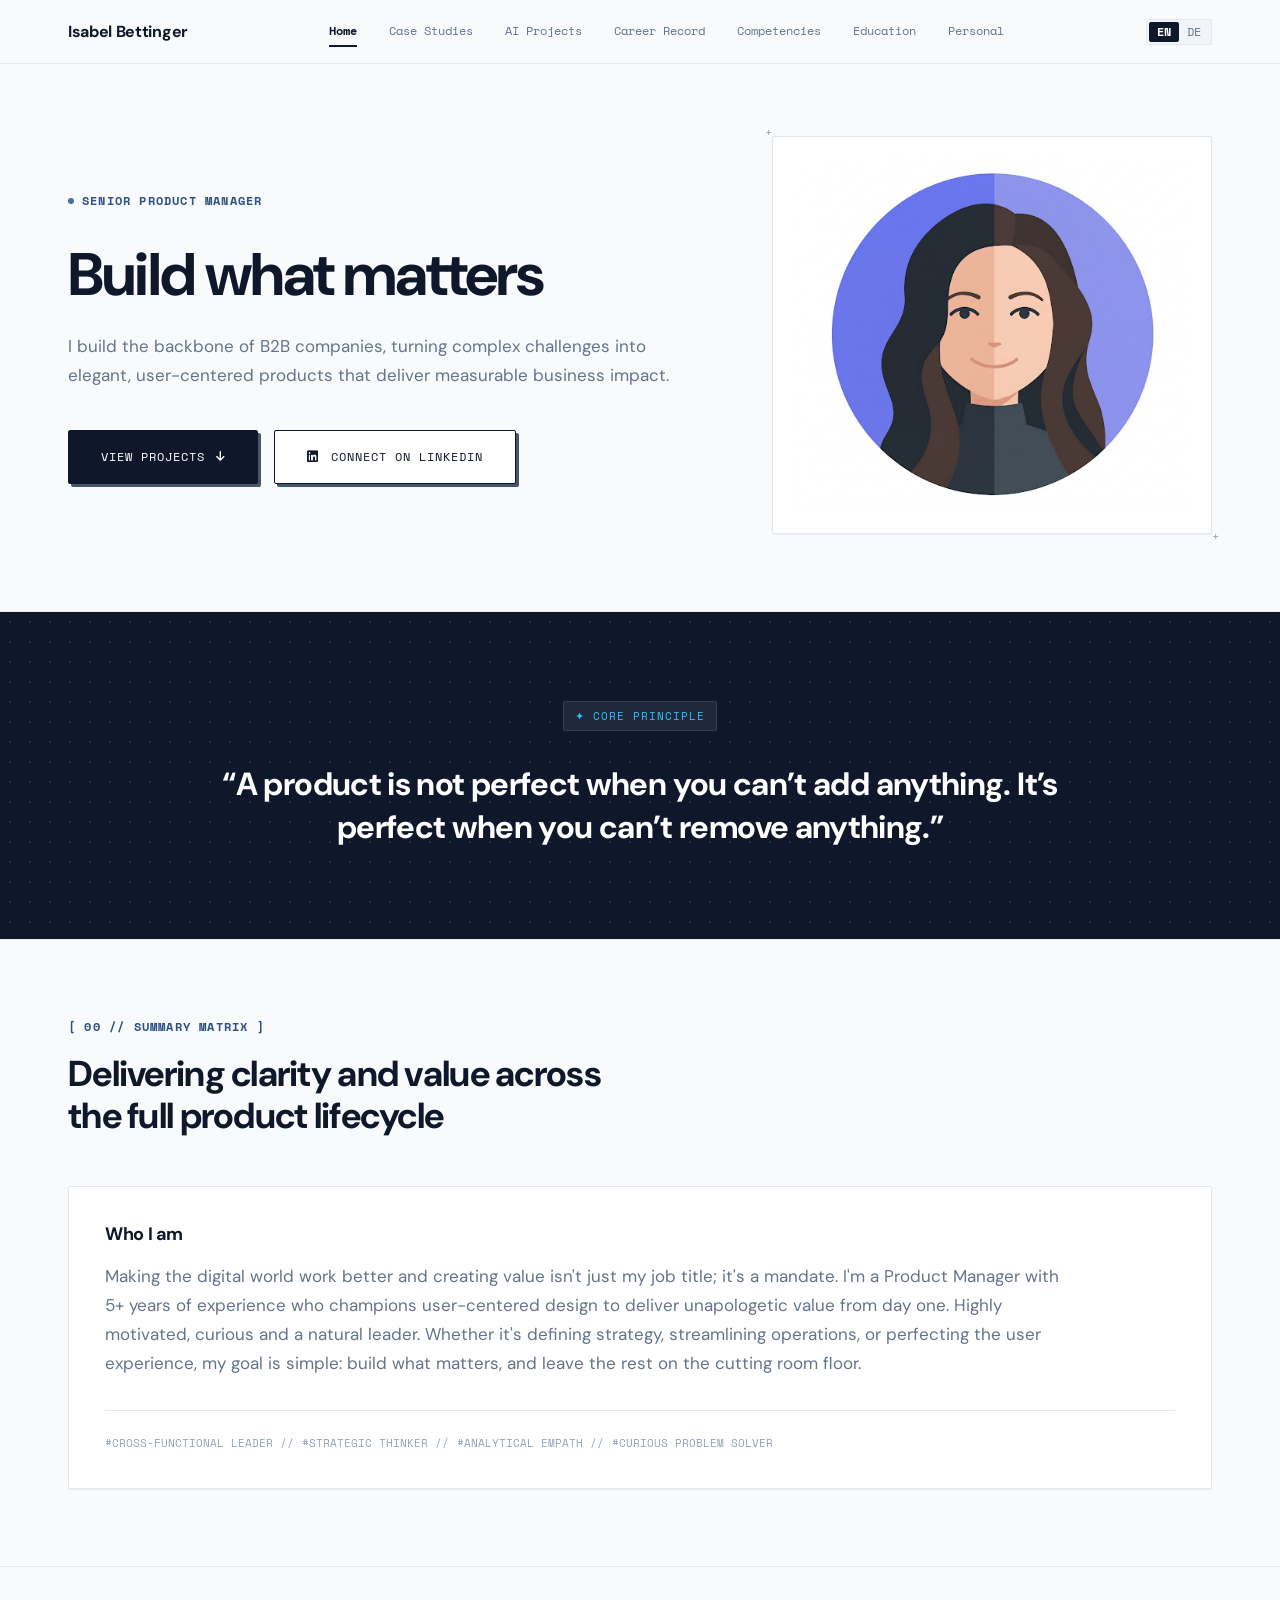
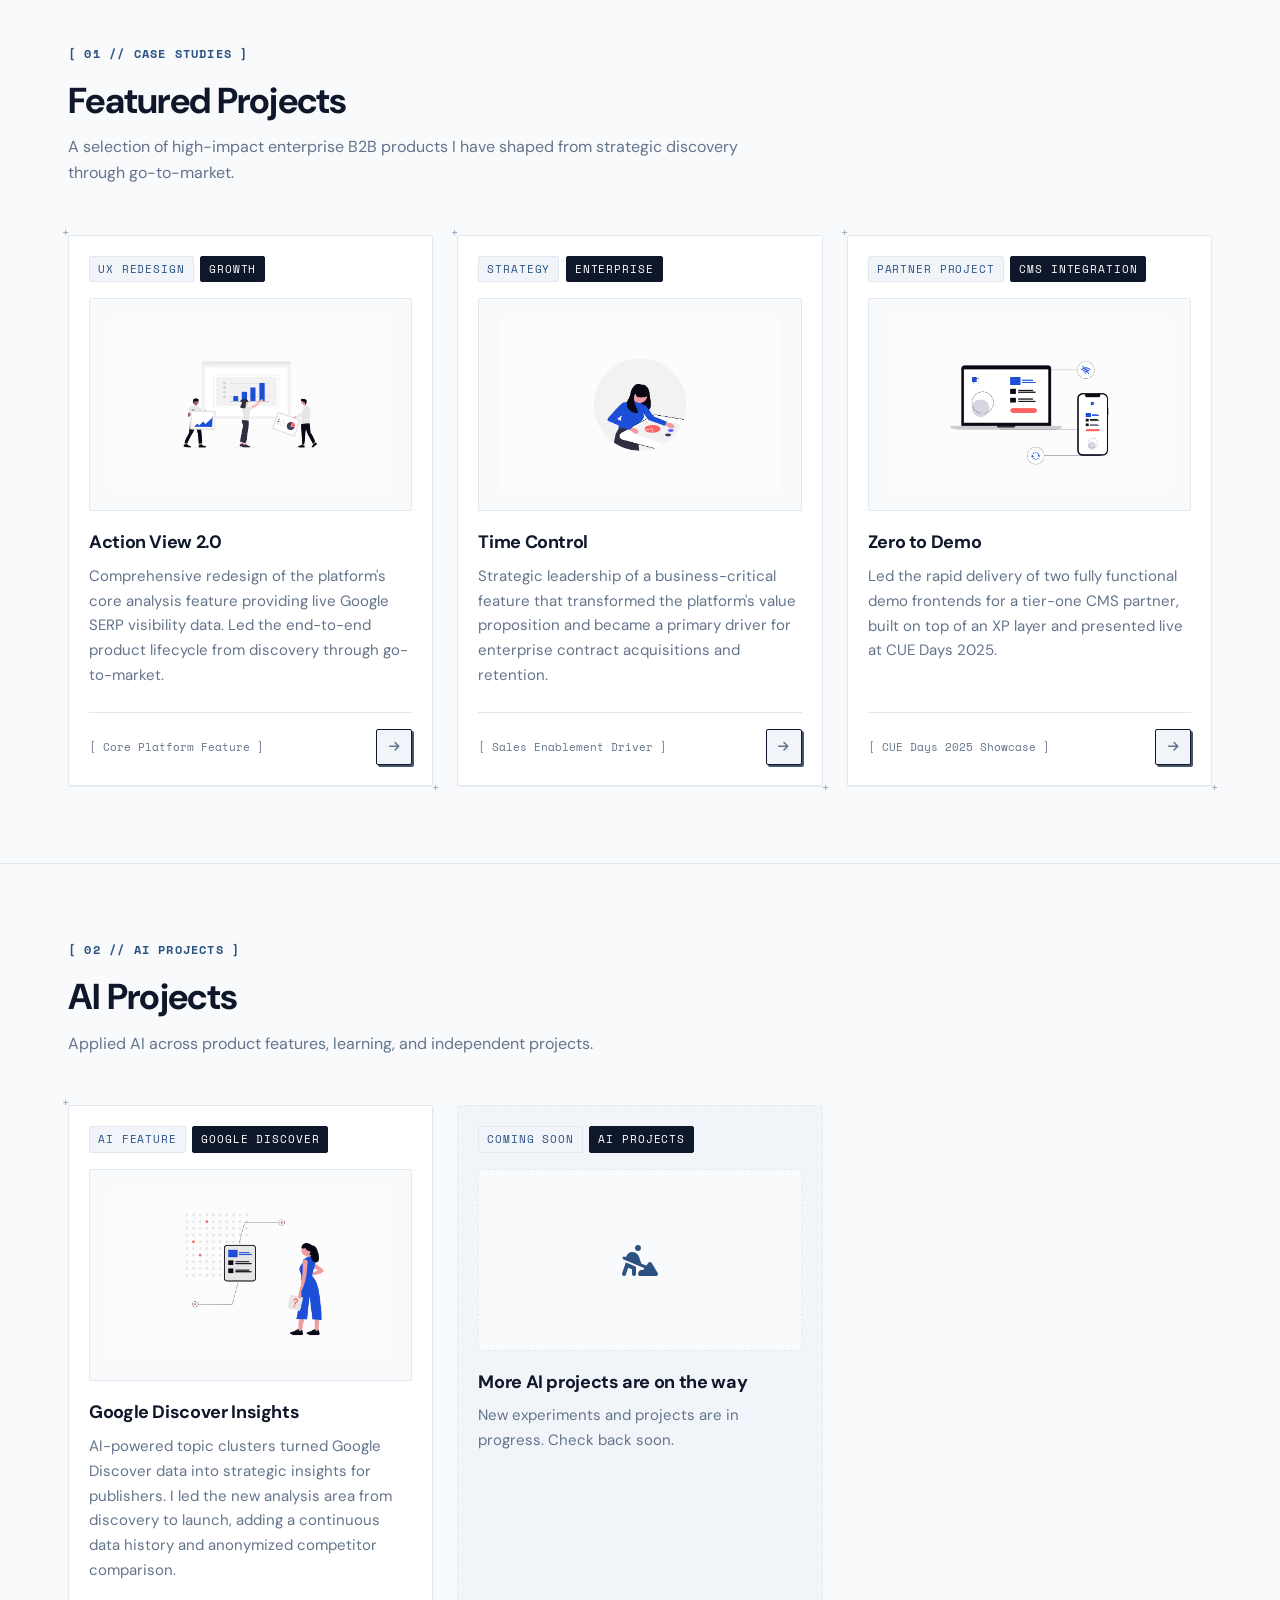
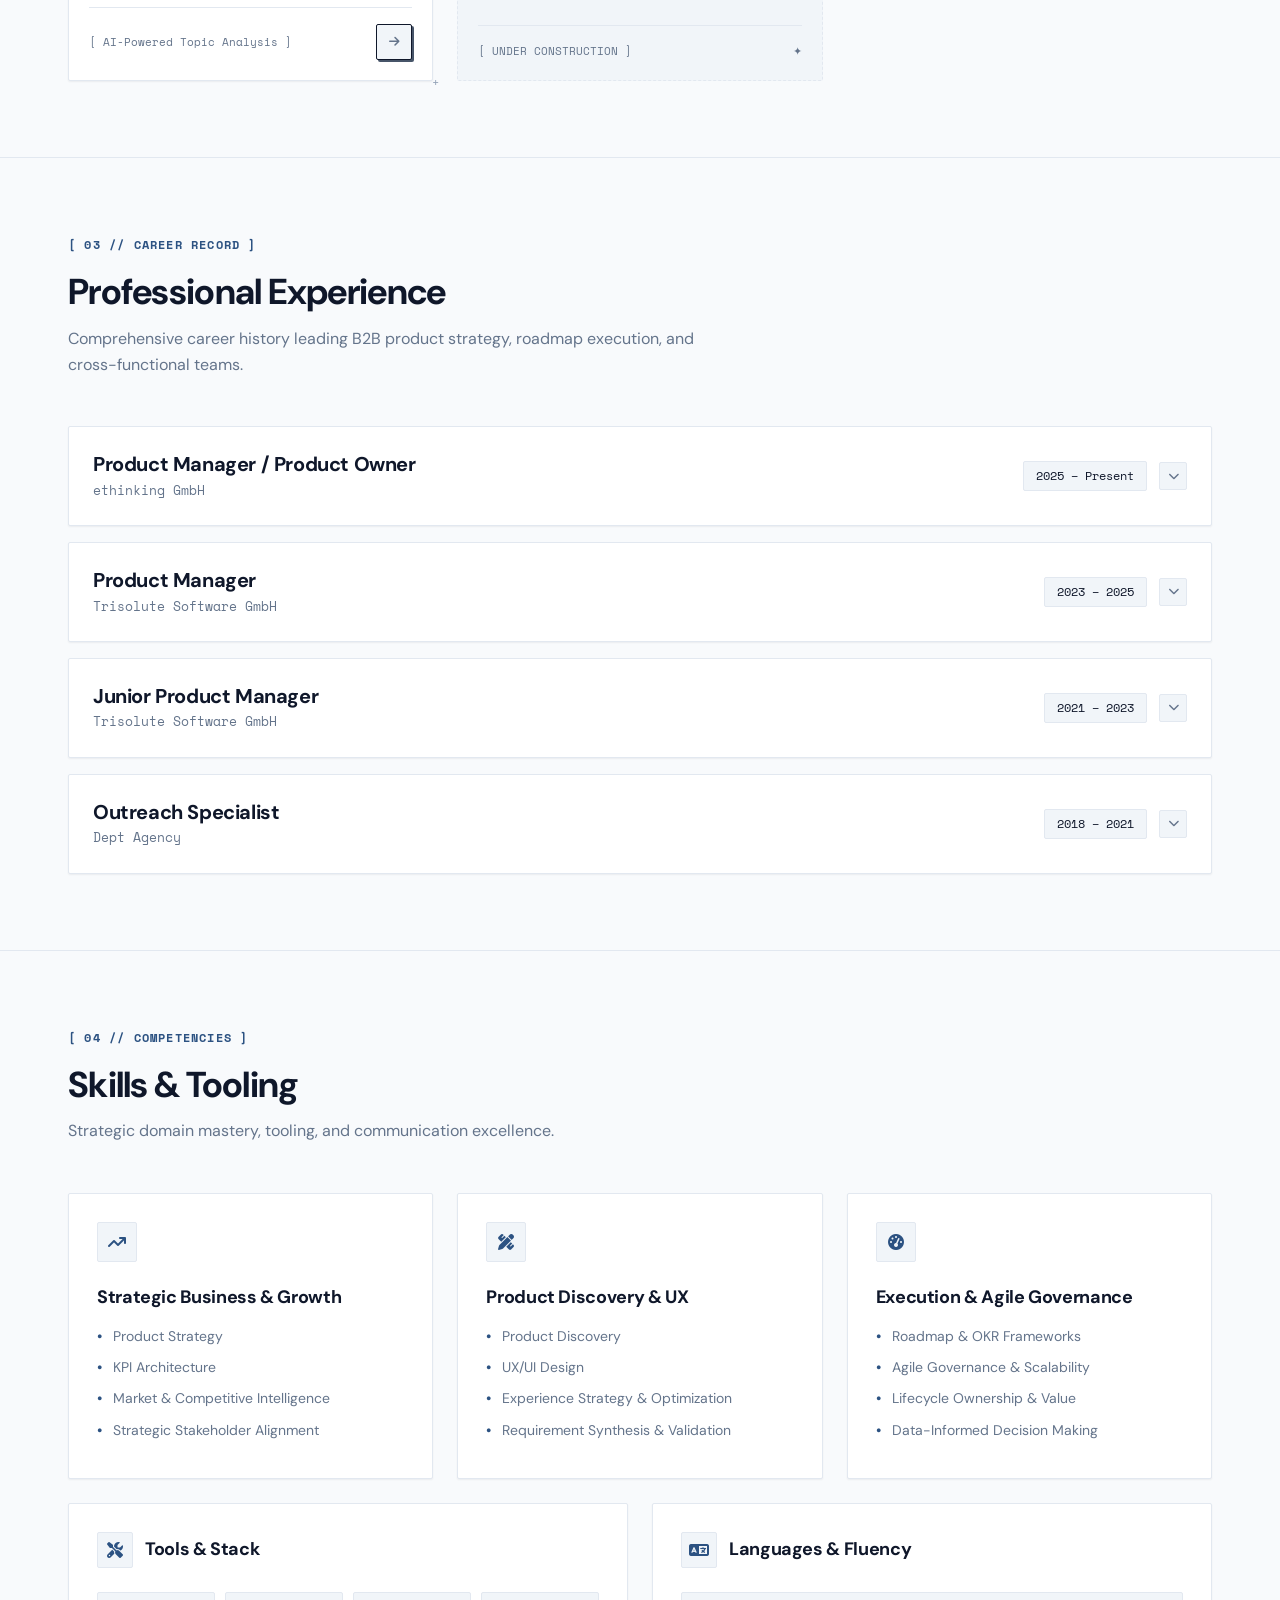
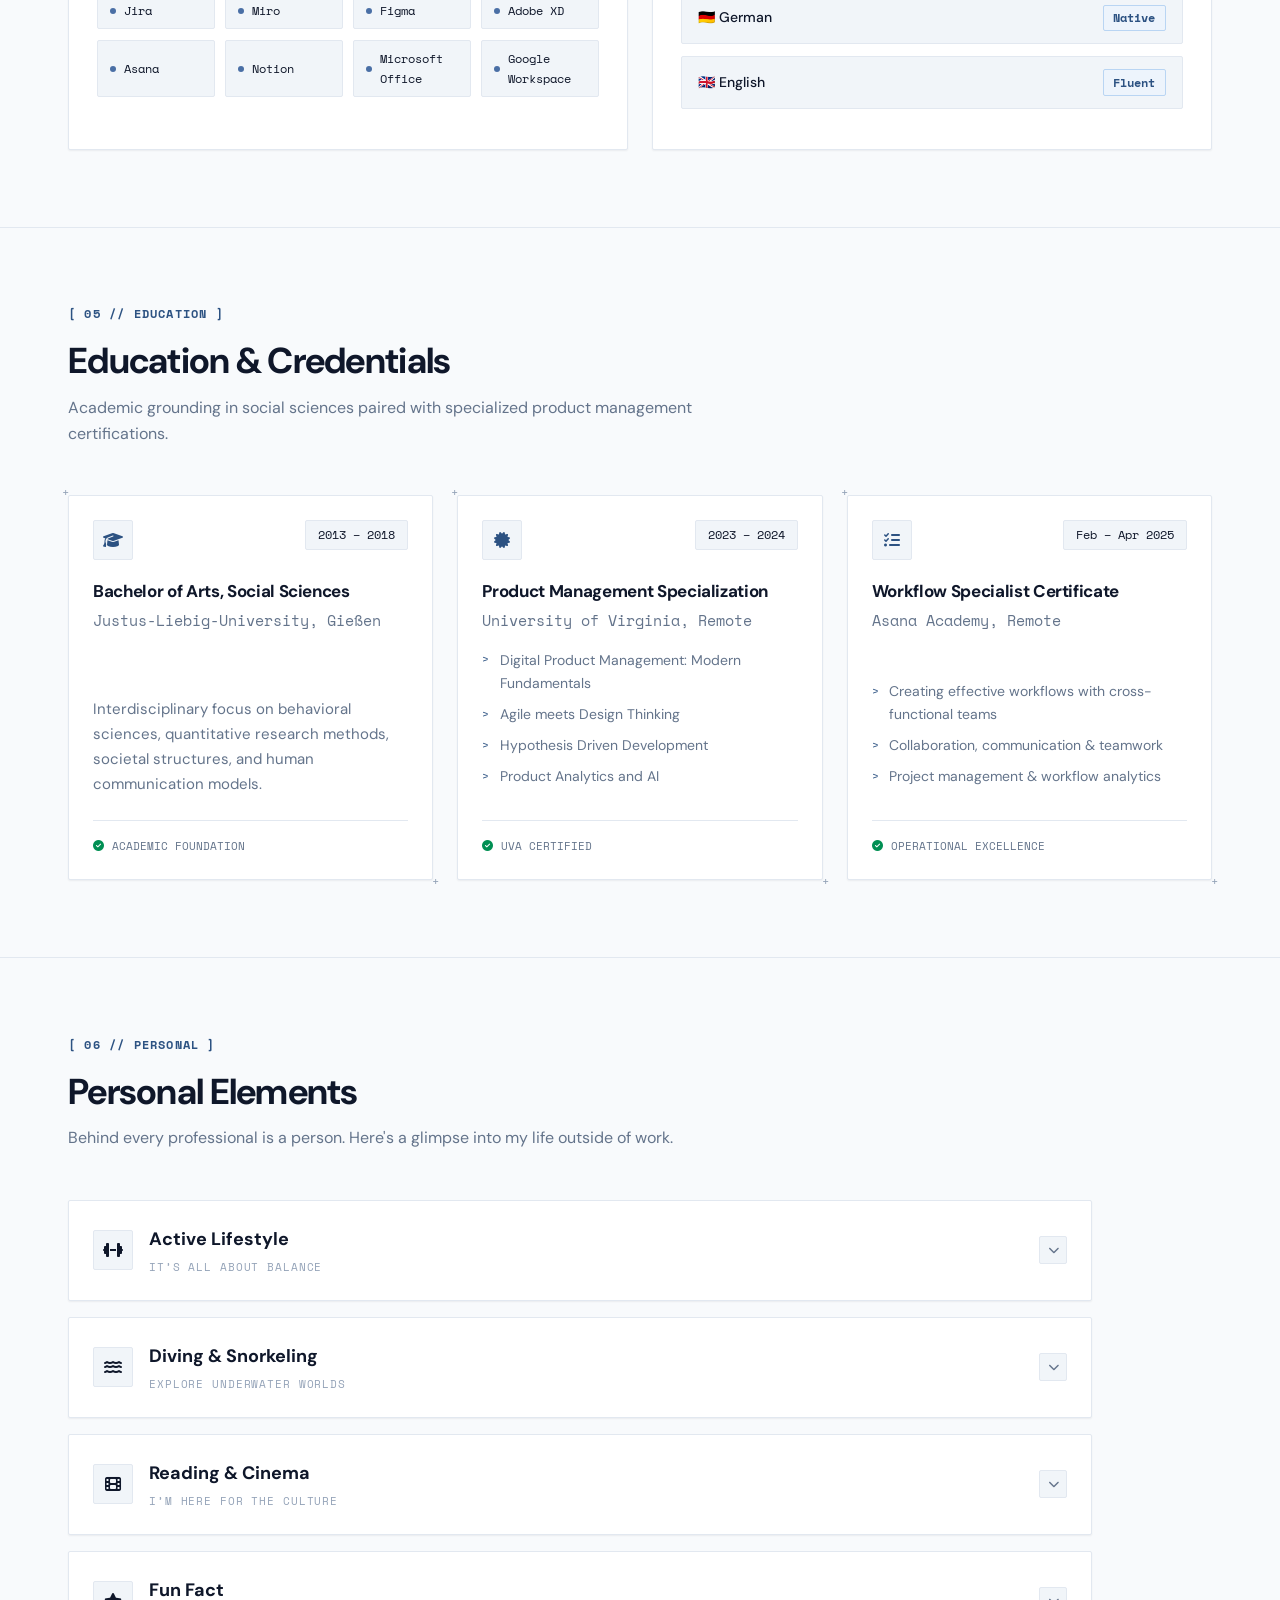
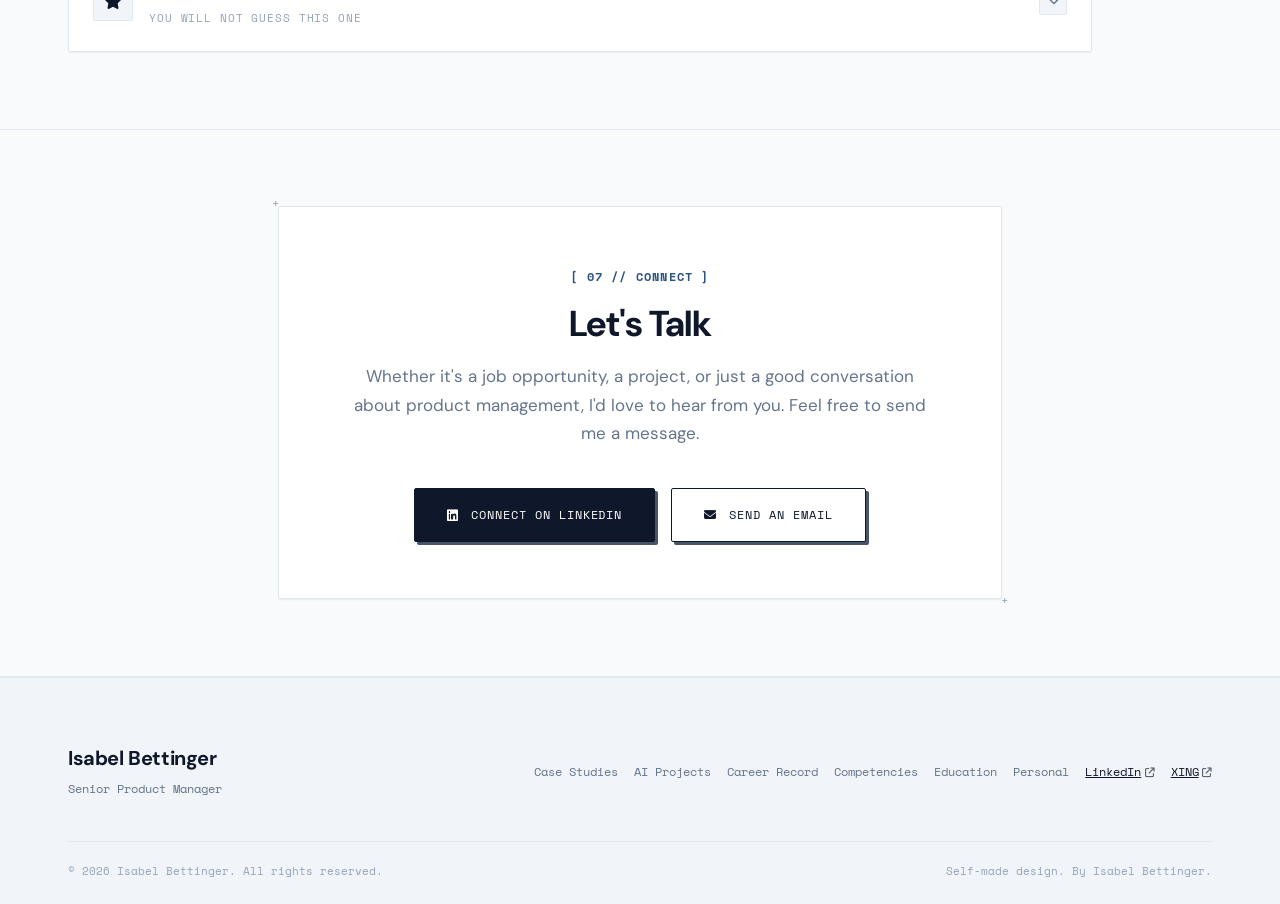
==== commit d53c1c77: "Add AI projects section and Google Discover case study" ====
--- a/index.html
+++ b/index.html
@@ -5,7 +5,8 @@
 <meta name="viewport" content="width=device-width, initial-scale=1.0">
 <title>Isabel Bettinger · Product Manager</title>
 <meta name="description" content="Isabel Bettinger, Senior Product Manager. I build the backbone of B2B companies, turning complex challenges into elegant, user-centered products that deliver measurable business impact.">
-<link rel="icon" href="favicon.svg" type="image/svg+xml">
+<link rel="icon" href="favicon.png" type="image/png">
+<link rel="apple-touch-icon" href="apple-touch-icon.png">
 <link rel="preconnect" href="https://fonts.googleapis.com">
 <link rel="preconnect" href="https://fonts.gstatic.com" crossorigin>
 <link href="https://fonts.googleapis.com/css2?family=DM+Sans:ital,opsz,wght@0,9..40,300..900;1,9..40,300..900&family=Space+Mono:wght@400;700&display=swap" rel="stylesheet">
@@ -233,6 +234,10 @@
   border-top:1px solid var(--border-tech);margin-top:1.5rem;padding-top:1rem;
 }
 .proj-foot span{font-family:var(--font-mono);font-size:.6875rem;color:var(--text-dim);}
+.project-teaser{border-style:dashed;background:var(--surface-paper);box-shadow:none;cursor:default;}
+.project-teaser:hover{border-color:var(--border-tech);box-shadow:none;}
+.teaser-art{min-height:182px;display:grid;place-items:center;background:var(--surface);border:1px dashed var(--border-tech);color:var(--text-muted);margin-bottom:1.25rem;}
+.teaser-art i{font-size:2rem;color:var(--accent);}
 
 /* ═══ ACCORDIONS (native <details>) ═══ */
 .ac-group{display:flex;flex-direction:column;gap:1rem;}
@@ -417,6 +422,7 @@
     <nav class="nav-links" id="nav-links">
       <a href="#home" class="active">Home</a>
       <a href="#projects">Case Studies</a>
+      <a href="#ai-projects">AI Projects</a>
       <a href="#experience">Career Record</a>
       <a href="#competencies">Competencies</a>
       <a href="#education">Education</a>
@@ -436,6 +442,7 @@
 <div class="mobile-nav" id="mobile-nav">
   <a href="#home" onclick="closeMenu()">Home</a>
   <a href="#projects" onclick="closeMenu()">Case Studies</a>
+  <a href="#ai-projects" onclick="closeMenu()">AI Projects</a>
   <a href="#experience" onclick="closeMenu()">Career Record</a>
   <a href="#competencies" onclick="closeMenu()">Competencies</a>
   <a href="#education" onclick="closeMenu()">Education</a>
@@ -541,11 +548,41 @@
   </div>
 </section>
 
+<!-- ═══ AI PROJECTS ═══ -->
+<section id="ai-projects">
+  <div class="container reveal">
+    <div class="section-head">
+      <span class="kicker-plain">[ 02 // AI Projects ]</span>
+      <h2>AI Projects</h2>
+      <p class="section-sub">Applied AI across product features, learning, and independent projects.</p>
+    </div>
+    <div class="proj-grid">
+      <a class="proj-card corner-ticks" href="projekt-google-discover.html" aria-label="AI Project: Google Discover Insights">
+        <div class="badges"><span class="tag">AI Feature</span><span class="tag tag-dark">Google Discover</span></div>
+        <div class="proj-image">
+          <img src="project-google-discover.png" alt="Illustration: Analysis of Google Discover content" width="1955" height="1186">
+        </div>
+        <h3>Google Discover Insights</h3>
+        <p>AI-powered topic clusters turned Google Discover data into strategic insights for publishers. I led the new analysis area from discovery to launch, adding a continuous data history and anonymized competitor comparison.</p>
+        <div class="proj-foot"><span>[ AI-Powered Topic Analysis ]</span><span class="icon-btn" aria-hidden="true"><i class="fas fa-arrow-right" style="font-size:.75rem"></i></span></div>
+      </a>
+
+      <article class="proj-card project-teaser" aria-label="More AI projects coming soon">
+        <div class="badges"><span class="tag">Coming Soon</span><span class="tag tag-dark">AI Projects</span></div>
+        <div class="teaser-art" aria-hidden="true"><i class="fas fa-person-digging"></i></div>
+        <h3>More AI projects are on the way</h3>
+        <p>New experiments and projects are in progress. Check back soon.</p>
+        <div class="proj-foot"><span>[ UNDER CONSTRUCTION ]</span><span aria-hidden="true">✦</span></div>
+      </article>
+    </div>
+  </div>
+</section>
+
 <!-- ═══ EXPERIENCE ═══ -->
 <section id="experience">
   <div class="container reveal">
     <div class="section-head">
-      <span class="kicker-plain">[ 02 // Career Record ]</span>
+      <span class="kicker-plain">[ 03 // Career Record ]</span>
       <h2>Professional Experience</h2>
       <p class="section-sub">Comprehensive career history leading B2B product strategy, roadmap execution, and cross-functional teams.</p>
     </div>
@@ -643,7 +680,7 @@
 <section id="competencies">
   <div class="container reveal">
     <div class="section-head">
-      <span class="kicker-plain">[ 03 // Competencies ]</span>
+      <span class="kicker-plain">[ 04 // Competencies ]</span>
       <h2>Skills &amp; Tooling</h2>
       <p class="section-sub">Strategic domain mastery, tooling, and communication excellence.</p>
     </div>
@@ -741,7 +778,7 @@
 <section id="education">
   <div class="container reveal">
     <div class="section-head">
-      <span class="kicker-plain">[ 04 // Education ]</span>
+      <span class="kicker-plain">[ 05 // Education ]</span>
       <h2>Education &amp; Credentials</h2>
       <p class="section-sub">Academic grounding in social sciences paired with specialized product management certifications.</p>
     </div>
@@ -796,7 +833,7 @@
 <section id="personal">
   <div class="container reveal">
     <div class="section-head">
-      <span class="kicker-plain">[ 05 // Personal ]</span>
+      <span class="kicker-plain">[ 06 // Personal ]</span>
       <h2>Personal Elements</h2>
       <p class="section-sub">Behind every professional is a person. Here's a glimpse into my life outside of work.</p>
     </div>
@@ -845,7 +882,7 @@
 <section id="contact">
   <div class="container contact-wrap reveal">
     <div class="contact-card corner-ticks">
-      <span class="kicker-plain">[ 06 // Connect ]</span>
+      <span class="kicker-plain">[ 07 // Connect ]</span>
       <h2>Let's Talk</h2>
       <p>Whether it's a job opportunity, a project, or just a good conversation about product management, I'd love to hear from you. Feel free to send me a message.</p>
       <div class="contact-actions">
@@ -868,6 +905,7 @@
       </div>
       <nav class="footer-links">
         <a href="#projects">Case Studies</a>
+        <a href="#ai-projects">AI Projects</a>
         <a href="#experience">Career Record</a>
         <a href="#competencies">Competencies</a>
         <a href="#education">Education</a>
